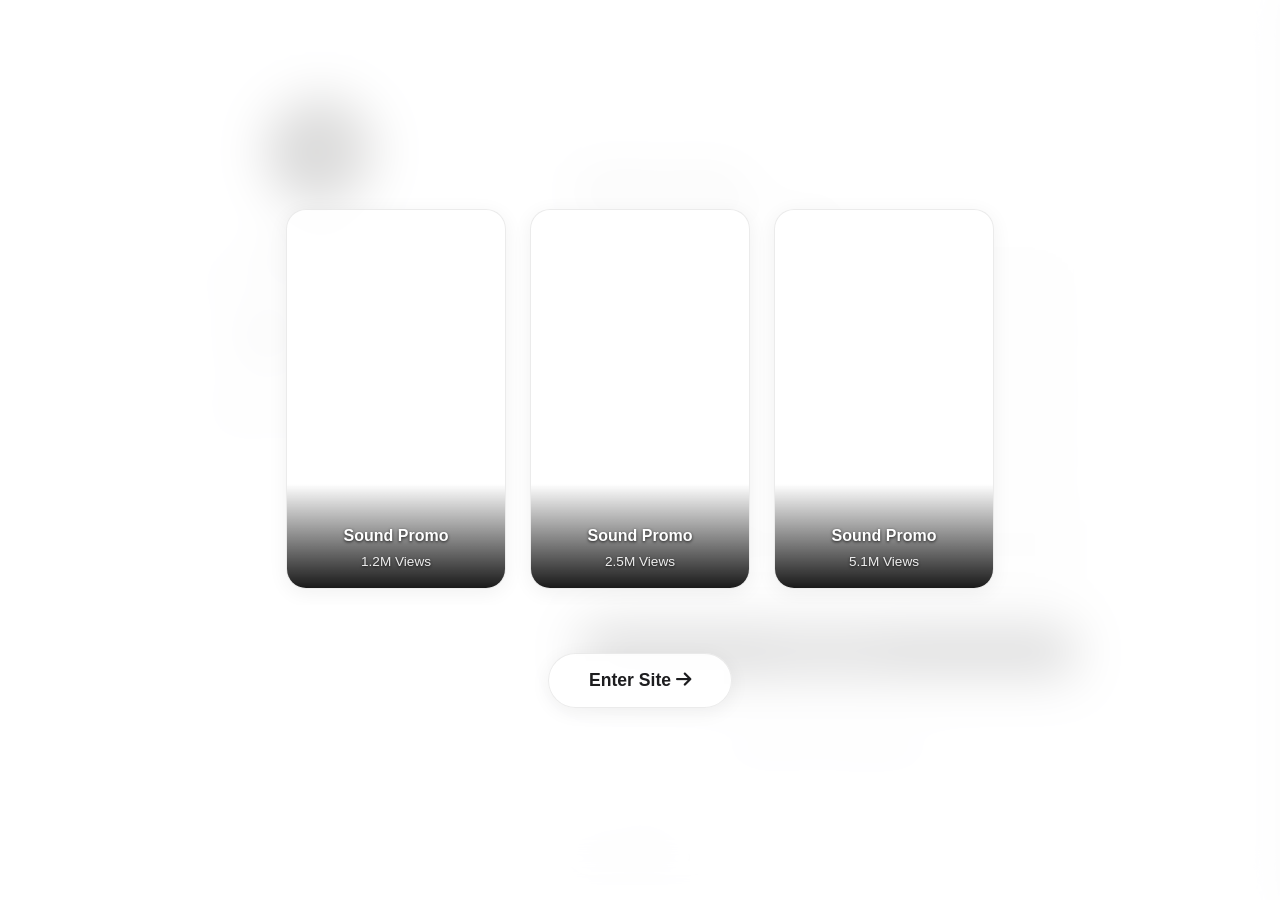
==== index.html @ 909d0e8f "Update open graph metadata and add oEmbed for maximum Discord rich embed aesthetic" ====
<!DOCTYPE html>
<html lang="en" data-theme="dark">
<head>
    <meta charset="UTF-8">
    <meta name="viewport" content="width=device-width, initial-scale=1.0">
    <title>xyz.taimo | TikTok Sound Promotions</title>
    <meta name="description" content="Professional TikTok Sound Promotions & International Collaborations. 815K+ Followers. Business inquiries welcome.">
    
    <!-- OpenGraph / Discord / WhatsApp Preview Meta Tags -->
    <meta property="og:title" content="xyz.taimo | TikTok Sound Promotions">
    <meta property="og:description" content="Click here for Business Inquiries, Viral Sounds, and International Collaborations. 815K+ Followers.">
    <meta property="og:image" content="https://tomdiscordetc.github.io/Links/bg-custom.png">
    <meta property="og:url" content="https://tomdiscordetc.github.io/Links/">
    <meta property="og:type" content="website">
    <meta name="theme-color" content="#ff0050">
    <link rel="alternate" type="application/json+oembed" href="https://tomdiscordetc.github.io/Links/oembed.json" title="xyz.taimo | TikTok Sound Promotions" />

    <!-- Twitter / X Card Meta Tags -->
    <meta name="twitter:card" content="summary_large_image">
    <meta name="twitter:title" content="xyz.taimo | TikTok Sound Promotions">
    <meta name="twitter:description" content="Click here for Business Inquiries, Viral Sounds, and International Collaborations. 815K+ Followers.">
    <meta name="twitter:image" content="https://tomdiscordetc.github.io/Links/bg-custom.png">
    <link href="https://fonts.googleapis.com/css2?family=Inter:wght@300;400;500;600;700&display=swap" rel="stylesheet">
    <link rel="stylesheet" href="https://cdnjs.cloudflare.com/ajax/libs/font-awesome/6.4.0/css/all.min.css">
    <link rel="stylesheet" href="style.css">
</head>
<body>
    <!-- Background -->
    <div class="background-layer" id="bg-layer"></div>

    <!-- Control Bar -->
    <div class="dynamic-island">
        <button id="theme-toggle" class="control-btn" title="Light/Dark Mode">
            <i class="fa-solid fa-moon"></i>
        </button>
        <div class="divider"></div>
        <button id="play-pause-btn" class="control-btn" title="Play/Pause Music">
            <i class="fa-solid fa-play"></i>
        </button>
        <div class="track-info">
            <div class="track-title" id="track-title">Chill Lofi Beat</div>
            <div class="track-progress-container">
                <span id="track-current">0:00</span>
                <div class="track-progress-bar">
                    <div class="track-progress-fill" id="track-progress-fill"></div>
                </div>
                <span id="track-total">0:00</span>
            </div>
        </div>
        <div class="divider"></div>
        <div class="volume-control">
            <button id="mute-btn" class="control-btn" title="Mute/Unmute">
                <i class="fa-solid fa-volume-high"></i>
            </button>
            <input type="range" id="volume-slider" min="0" max="1" step="0.05" value="0.1">
        </div>
        <!-- Settings button hidden – access via triple-click on footer -->
        <button id="settings-toggle" class="control-btn" style="display:none;"></button>
    </div>

    <!-- Audio Player -->
    <audio id="bg-music" loop autoplay>
        <source src="https://cdn.pixabay.com/download/audio/2022/05/16/audio_db807e4d88.mp3?filename=lofi-study-112191.mp3" type="audio/mpeg">
    </audio>

    <!-- ====== SETTINGS PANEL ====== -->
    <div class="settings-overlay" id="settings-overlay"></div>

    <!-- Password Gate -->
    <div id="login-modal" class="login-modal">
        <div class="login-card">
            <div class="login-icon"><i class="fa-solid fa-lock"></i></div>
            <h3>Admin Access</h3>
            <p>Enter password to edit settings.</p>
            <div class="login-input-wrap">
                <input type="password" id="login-password" placeholder="Password" autocomplete="off">
            </div>
            <div id="login-error" class="login-error"></div>
            <button id="login-submit" class="login-btn">Unlock</button>
        </div>
    </div>

    <!-- Social Preview Modal -->
    <div id="social-preview-modal" class="login-modal">
        <div class="login-card preview-card">
            <button class="preview-close" id="preview-close"><i class="fa-solid fa-xmark"></i></button>
            <div class="preview-platform-icon" id="preview-platform-icon"><i class="fa-brands fa-tiktok"></i></div>
            
            <div class="preview-avatar">
                <img src="" alt="" id="preview-avatar-img">
            </div>
            <h3 id="preview-handle">@username</h3>
            <p id="preview-tagline" class="preview-tagline">Tagline</p>
            
            <div class="preview-stats stats-row">
                <div class="stat">
                    <span class="stat-number" id="preview-stat1-num">-</span>
                    <span class="stat-label" id="preview-stat1-label">-</span>
                </div>
                <div class="stat-divider"></div>
                <div class="stat">
                    <span class="stat-number" id="preview-stat2-num">-</span>
                    <span class="stat-label" id="preview-stat2-label">-</span>
                </div>
            </div>
            
            <a href="#" target="_blank" id="preview-link-btn" class="login-btn preview-btn">Open in App</a>
        </div>
    </div>

    <div class="settings-panel" id="settings-panel">
        <div class="settings-header">
            <h2>Settings</h2>
            <button id="settings-close" class="settings-close-btn"><i class="fa-solid fa-xmark"></i></button>
        </div>
        <div class="settings-body">

            <!-- Profile Section -->
            <div class="settings-section">
                <h3 class="settings-section-title">Profile</h3>
                <div class="setting-item">
                    <label>Avatar Image URL</label>
                    <input type="text" id="s-avatar" placeholder="avatar.jpg or https://...">
                </div>
                <div class="setting-item">
                    <label>Handle / Name</label>
                    <input type="text" id="s-handle" placeholder="xyz.taimo">
                </div>
                <div class="setting-item">
                    <label>Tagline</label>
                    <input type="text" id="s-tagline" placeholder="TikTok Sound Promotions">
                </div>
                <div class="setting-item-row">
                    <div class="setting-item">
                        <label>Stat 1 Number</label>
                        <input type="text" id="s-stat1-num" placeholder="815K">
                    </div>
                    <div class="setting-item">
                        <label>Stat 1 Label</label>
                        <input type="text" id="s-stat1-label" placeholder="Followers">
                    </div>
                </div>
                <div class="setting-item-row">
                    <div class="setting-item">
                        <label>Stat 2 Number</label>
                        <input type="text" id="s-stat2-num" placeholder="50.9M">
                    </div>
                    <div class="setting-item">
                        <label>Stat 2 Label</label>
                        <input type="text" id="s-stat2-label" placeholder="Likes">
                    </div>
                </div>
            </div>

            <!-- Social Links -->
            <div class="settings-section">
                <h3 class="settings-section-title">Social Icons</h3>
                <div class="setting-item">
                    <label>TikTok URL</label>
                    <input type="text" id="s-social-tiktok" placeholder="https://tiktok.com/@xyz.taimo">
                </div>
                <div class="setting-item">
                    <label>Instagram URL</label>
                    <input type="text" id="s-social-instagram" placeholder="https://instagram.com/...">
                </div>
                <div class="setting-item">
                    <label>YouTube URL</label>
                    <input type="text" id="s-social-youtube" placeholder="https://youtube.com/...">
                </div>
                <div class="setting-item">
                    <label>Facebook URL</label>
                    <input type="text" id="s-social-facebook" placeholder="https://facebook.com/...">
                </div>
            </div>

            <!-- Intro Setup -->
            <div class="settings-section">
                <h3 class="settings-section-title">Intro Setup</h3>
                <div class="setting-item">
                    <label>Video 1 (MP4 URL)</label>
                    <input type="text" id="s-intro-vid1" placeholder="https://...">
                    <input type="text" id="s-intro-vid1-title" placeholder="Title (e.g. Sound Promo)" style="margin-top:0.3rem">
                    <input type="text" id="s-intro-vid1-views" placeholder="Views (e.g. +2.5M Views)" style="margin-top:0.3rem">
                    <input type="text" id="s-intro-vid1-link" placeholder="TikTok Link" style="margin-top:0.3rem">
                </div>
                <div class="setting-item" style="margin-top: 1.5rem">
                    <label>Video 2 (MP4 URL)</label>
                    <input type="text" id="s-intro-vid2" placeholder="https://...">
                    <input type="text" id="s-intro-vid2-title" placeholder="Title (e.g. Sound Promo)" style="margin-top:0.3rem">
                    <input type="text" id="s-intro-vid2-views" placeholder="Views (e.g. +5.1M Views)" style="margin-top:0.3rem">
                    <input type="text" id="s-intro-vid2-link" placeholder="TikTok Link" style="margin-top:0.3rem">
                </div>
                <div class="setting-item" style="margin-top: 1.5rem">
                    <label>Video 3 (MP4 URL)</label>
                    <input type="text" id="s-intro-vid3" placeholder="https://...">
                    <input type="text" id="s-intro-vid3-title" placeholder="Title (e.g. Sound Promo)" style="margin-top:0.3rem">
                    <input type="text" id="s-intro-vid3-views" placeholder="Views (e.g. +1.2M Views)" style="margin-top:0.3rem">
                    <input type="text" id="s-intro-vid3-link" placeholder="TikTok Link" style="margin-top:0.3rem">
                </div>
            </div>

            <!-- Link Cards -->
            <div class="settings-section">
                <h3 class="settings-section-title">Link Cards</h3>
                <div id="link-cards-editor"></div>
                <button id="add-link-btn" class="settings-add-btn"><i class="fa-solid fa-plus"></i> Add Link</button>
            </div>

            <!-- Appearance -->
            <div class="settings-section">
                <h3 class="settings-section-title">Appearance</h3>
                <div class="setting-item">
                    <label>Background Image URL <span class="setting-hint">(leave empty for solid color)</span></label>
                    <input type="text" id="s-bg-image" placeholder="https://... or filename.jpg">
                </div>
                <div class="setting-item">
                    <label>Music URL <span class="setting-hint">(MP3 link)</span></label>
                    <input type="text" id="s-music-url" placeholder="https://...mp3">
                </div>
                <div class="setting-item">
                    <label>Song Title</label>
                    <input type="text" id="s-music-title" placeholder="Song Title">
                </div>
            </div>

            <!-- Form Settings -->
            <div class="settings-section">
                <h3 class="settings-section-title">Contact Form</h3>
                <div class="setting-item">
                    <label>Formspree Endpoint</label>
                    <input type="text" id="s-formspree" placeholder="https://formspree.io/f/your_id">
                </div>
                <div class="setting-item">
                    <label>Form Title</label>
                    <input type="text" id="s-form-title" placeholder="Business Inquiry">
                </div>
                <div class="setting-item">
                    <label>Form Subtitle</label>
                    <input type="text" id="s-form-desc" placeholder="Sound promotion & collaboration requests.">
                </div>
            </div>

            <!-- Security -->
            <div class="settings-section">
                <h3 class="settings-section-title">Security</h3>
                <div class="setting-item">
                    <label>New Password <span class="setting-hint">(leave empty to keep current)</span></label>
                    <input type="password" id="s-new-password" placeholder="Enter new password">
                </div>
                <div class="setting-item">
                    <label>Confirm Password</label>
                    <input type="password" id="s-confirm-password" placeholder="Confirm new password">
                </div>
                <div id="pw-change-status" style="font-size: 0.8rem; min-height: 1rem; margin-top: -0.3rem;"></div>
            </div>

            <!-- Global Backend Setup -->
            <div class="settings-section">
                <h3 class="settings-section-title">Global Backend</h3>
                <p style="font-size: 0.8rem; color: var(--text-secondary); margin-bottom: 0.5rem;">Enter your GitHub Personal Access Token to push changes globally so all visitors see them.</p>
                <div class="setting-item">
                    <label>GitHub PAT (Classic)</label>
                    <input type="password" id="s-github-token" placeholder="ghp_...">
                </div>
            </div>
            
        </div>
        <div class="settings-footer">
            <button id="settings-save" class="settings-save-btn">Save Changes</button>
            <button id="settings-test-intro" class="settings-save-btn" style="background: rgba(255,255,255,0.1); color: var(--text-primary); border: 1px solid var(--card-border);">Test Intro</button>
            <button id="settings-reset" class="settings-reset-btn">Reset to Default</button>
        </div>
    </div>

    <!-- ====== INTRO OVERLAY ====== -->
    <div id="intro-overlay" class="intro-overlay">
        <div class="intro-cards-container">
            <!-- Card 1 -->
            <a href="#" target="_blank" class="intro-vid-card" id="intro-card-1">
                <video autoplay loop muted playsinline id="intro-video-1"></video>
                <div class="intro-vid-info">
                    <h4 id="intro-vid1-title">Sound Promo</h4>
                    <p id="intro-vid1-views">Loading...</p>
                </div>
            </a>
            <!-- Card 2 -->
            <a href="#" target="_blank" class="intro-vid-card" id="intro-card-2">
                <video autoplay loop muted playsinline id="intro-video-2"></video>
                <div class="intro-vid-info">
                    <h4 id="intro-vid2-title">Sound Promo</h4>
                    <p id="intro-vid2-views">Loading...</p>
                </div>
            </a>
            <!-- Card 3 -->
            <a href="#" target="_blank" class="intro-vid-card" id="intro-card-3">
                <video autoplay loop muted playsinline id="intro-video-3"></video>
                <div class="intro-vid-info">
                    <h4 id="intro-vid3-title">Sound Promo</h4>
                    <p id="intro-vid3-views">Loading...</p>
                </div>
            </a>
        </div>
        <button id="intro-enter-btn" class="intro-enter-btn">Enter Site <i class="fa-solid fa-arrow-right"></i></button>
    </div>

    <!-- ====== MAIN PAGE ====== -->
    <div class="layout-wrapper">
        <aside class="profile-sidebar spring-in">
            <div class="avatar-container interactive-hover">
                <img src="avatar.jpg" alt="xyz.taimo" class="avatar" id="page-avatar">
            </div>
            <h1 class="handle" id="page-handle">xyz.taimo</h1>
            <p class="tagline" id="page-tagline">TikTok Sound Promotions</p>
            
            <div class="stats-row">
                <div class="stat">
                    <span class="stat-number" id="page-stat1-num">815K</span>
                    <span class="stat-label" id="page-stat1-label">Followers</span>
                </div>
                <div class="stat-divider"></div>
                <div class="stat">
                    <span class="stat-number" id="page-stat2-num">50.9M</span>
                    <span class="stat-label" id="page-stat2-label">Likes</span>
                </div>
            </div>

            <div class="social-icons">
                <a href="https://tiktok.com/@xyz.taimo" target="_blank" id="social-tiktok" class="social-icon tiktok interactive-hover"><i class="fa-brands fa-tiktok"></i></a>
                <a href="#" target="_blank" id="social-instagram" class="social-icon instagram interactive-hover"><i class="fa-brands fa-instagram"></i></a>
                <a href="#" target="_blank" id="social-youtube" class="social-icon youtube interactive-hover"><i class="fa-brands fa-youtube"></i></a>
                <a href="#" target="_blank" id="social-facebook" class="social-icon facebook interactive-hover"><i class="fa-brands fa-facebook-f"></i></a>
            </div>
        </aside>

        <main class="content-main spring-in delay-1">
            <section class="links-section" id="page-links"></section>

            <section class="form-section spring-in delay-2">
                <h2 class="section-title" id="page-form-title">Business Inquiry</h2>
                <p class="section-desc" id="page-form-desc">Sound promotion & collaboration requests.</p>
                
                <form id="promo-form" action="https://formspree.io/f/your_formspree_id" method="POST">
                    <div class="form-row">
                        <div class="form-group">
                            <input type="text" id="name" name="name" required placeholder=" ">
                            <label for="name">Name / Agency</label>
                        </div>
                        <div class="form-group">
                            <input type="email" id="email" name="email" required placeholder=" ">
                            <label for="email">Email</label>
                        </div>
                    </div>
                    <div class="form-group">
                        <input type="text" id="artist" name="artist" required placeholder=" ">
                        <label for="artist">Artist / Brand</label>
                    </div>
                    <div class="form-group">
                        <input type="url" id="link" name="link" required placeholder=" ">
                        <label for="link">Track Link</label>
                    </div>
                    <div class="form-group">
                        <select id="budget" name="budget" required>
                            <option value="" disabled selected></option>
                            <option value="<500">&lt; $500</option>
                            <option value="500-1000">$500 – $1,000</option>
                            <option value="1000-5000">$1,000 – $5,000</option>
                            <option value="5000+">$5,000+</option>
                        </select>
                        <label for="budget">Budget</label>
                    </div>
                    <div class="form-group">
                        <textarea id="message" name="message" rows="4" required placeholder=" "></textarea>
                        <label for="message">Campaign Details</label>
                    </div>
                    <button type="submit" class="submit-btn interactive-hover" id="submit-btn">
                        <span>Submit Inquiry</span>
                    </button>
                    <div id="form-status" class="form-status"></div>
                </form>
            </section>
            
            <footer class="footer">
                <p>&copy; 2026 xyz.taimo. All rights reserved.</p>
            </footer>
        </main>
    </div>

    <script src="script.js"></script>
</body>
</html>
---- style.css ----
/* =========================================
   DESIGN SYSTEM – MONOCHROME BUSINESS
   ========================================= */

:root, [data-theme="dark"] {
    --bg-base: #000000;
    --text-primary: #ffffff;
    --text-secondary: rgba(255, 255, 255, 0.65);
    --text-tertiary: rgba(255, 255, 255, 0.45);
    --card-bg: rgba(28, 28, 30, 0.6);
    --card-border: rgba(255, 255, 255, 0.1);
    --glass-blur: blur(30px) saturate(180%);
    --accent-color: rgba(255, 255, 255, 0.9);
    --shadow: 0 4px 20px rgba(0, 0, 0, 0.4);
    --input-bg: rgba(255, 255, 255, 0.08);
    --bg-gradient: none;
    --bg-overlay: rgba(0, 0, 0, 0.5);
    --overlay-bg: rgba(0, 0, 0, 0.85);
}

[data-theme="light"] {
    --bg-base: #fbfbfd;
    --text-primary: #1d1d1f;
    --text-secondary: rgba(0, 0, 0, 0.65);
    --text-tertiary: rgba(0, 0, 0, 0.45);
    --card-bg: rgba(255, 255, 255, 0.85);
    --card-border: rgba(0, 0, 0, 0.08);
    --glass-blur: blur(30px) saturate(180%);
    --accent-color: rgba(0, 0, 0, 0.85);
    --shadow: 0 4px 20px rgba(0, 0, 0, 0.06);
    --input-bg: rgba(0, 0, 0, 0.05);
    --bg-gradient: none;
    --bg-overlay: rgba(255, 255, 255, 0.5);
    --overlay-bg: rgba(255, 255, 255, 0.85);
}

html { box-sizing: border-box; scroll-behavior: smooth; }
*, *:before, *:after { box-sizing: inherit; margin: 0; padding: 0; }

body {
    font-family: -apple-system, BlinkMacSystemFont, "SF Pro Display", "Segoe UI", Roboto, Helvetica, Arial, sans-serif;
    background-color: var(--bg-base);
    color: var(--text-primary);
    min-height: 100vh;
    transition: background-color 0.5s cubic-bezier(0.16, 1, 0.3, 1), color 0.5s cubic-bezier(0.16, 1, 0.3, 1);
    background-size: cover; background-position: center; background-attachment: fixed;
    line-height: 1.5; -webkit-font-smoothing: antialiased;
}

.background-layer {
    position: fixed;
    top: 0; left: 0; width: 100%; height: 100%;
    background: var(--bg-gradient);
    background-size: cover;
    background-position: center;
    z-index: -1;
    transition: all 0.5s ease;
}

/* =========================================
   DYNAMIC ISLAND
   ========================================= */
.dynamic-island {
    position: fixed; bottom: 1.5rem; left: 50%;
    transform: translateX(-50%);
    background: var(--card-bg); border: 1px solid var(--card-border);
    backdrop-filter: var(--glass-blur); -webkit-backdrop-filter: var(--glass-blur);
    border-radius: 100px;
    padding: 0.4rem 0.9rem;
    display: flex; align-items: center; gap: 0.6rem;
    box-shadow: var(--shadow); z-index: 1000;
    transition: all 0.35s cubic-bezier(0.25, 1, 0.5, 1);
}
.dynamic-island:hover { transform: translateX(-50%) scale(1.03); }

.track-info {
    display: flex; flex-direction: column; justify-content: center;
    width: 0; overflow: hidden; opacity: 0; white-space: nowrap;
    transition: all 0.4s cubic-bezier(0.25, 1, 0.5, 1);
}
.dynamic-island:hover .track-info { width: 140px; opacity: 1; padding: 0 0.5rem; }

.track-title {
    font-size: 0.75rem; font-weight: 600; color: var(--text-primary);
    margin-bottom: 0.2rem; overflow: hidden; text-overflow: ellipsis;
}
.track-progress-container {
    display: flex; align-items: center; gap: 0.3rem;
    font-size: 0.6rem; color: var(--text-tertiary); font-variant-numeric: tabular-nums;
}
.track-progress-bar {
    flex: 1; height: 3px; background: var(--card-border); border-radius: 2px;
    position: relative; overflow: hidden;
}
.track-progress-fill {
    position: absolute; top: 0; left: 0; height: 100%;
    background: var(--text-primary); width: 0%;
    transition: width 0.1s linear;
}

.control-btn {
    background: none; border: none;
    color: var(--text-primary); font-size: 1.05rem;
    width: 34px; height: 34px; border-radius: 50%;
    display: flex; align-items: center; justify-content: center;
    cursor: pointer; transition: background 0.2s, opacity 0.2s; opacity: 0.7;
}
.control-btn:hover { opacity: 1; background: var(--input-bg); }

.divider { width: 1px; height: 20px; background: var(--text-tertiary); }

.volume-control {
    display: flex; align-items: center; gap: 0.4rem;
    width: 0; overflow: hidden; opacity: 0;
    transition: all 0.4s cubic-bezier(0.25, 1, 0.5, 1);
}
.dynamic-island:hover .volume-control { width: 110px; opacity: 1; }

#volume-slider {
    -webkit-appearance: none; width: 100%; height: 3px;
    background: var(--text-tertiary); border-radius: 2px; outline: none;
}
#volume-slider::-webkit-slider-thumb {
    -webkit-appearance: none; appearance: none;
    width: 10px; height: 10px; border-radius: 50%;
    background: var(--text-primary); cursor: pointer;
}

/* =========================================
   SETTINGS PANEL
   ========================================= */
.settings-overlay {
    position: fixed; top: 0; left: 0; width: 100%; height: 100%;
    background: rgba(0, 0, 0, 0.5);
    backdrop-filter: blur(8px); -webkit-backdrop-filter: blur(8px);
    z-index: 2000;
    opacity: 0; pointer-events: none;
    transition: opacity 0.3s ease;
}
.settings-overlay.active { opacity: 1; pointer-events: all; }

.settings-panel {
    position: fixed; top: 0; right: -480px;
    width: 460px; max-width: 100vw; height: 100vh;
    background: var(--bg-base);
    border-left: 1px solid var(--card-border);
    z-index: 2001;
    display: flex; flex-direction: column;
    transition: right 0.5s cubic-bezier(0.16, 1, 0.3, 1);
    box-shadow: -8px 0 40px rgba(0,0,0,0.3);
    will-change: right;
}
.settings-panel.active { right: 0; }

.settings-header {
    display: flex; justify-content: space-between; align-items: center;
    padding: 1.5rem 1.8rem 1rem;
    border-bottom: 1px solid var(--card-border);
}
.settings-header h2 { font-size: 1.3rem; font-weight: 700; letter-spacing: -0.3px; }

.settings-close-btn {
    background: none; border: none; color: var(--text-primary);
    font-size: 1.3rem; cursor: pointer; opacity: 0.5;
    width: 36px; height: 36px; border-radius: 50%;
    display: flex; align-items: center; justify-content: center;
    transition: opacity 0.2s, background 0.2s;
}
.settings-close-btn:hover { opacity: 1; background: var(--input-bg); }

.settings-body {
    flex: 1; overflow-y: auto; padding: 1.5rem 1.8rem;
    scrollbar-width: thin; scrollbar-color: var(--text-tertiary) transparent;
}

.settings-section { margin-bottom: 2rem; }
.settings-section-title {
    font-size: 0.75rem; font-weight: 600;
    text-transform: uppercase; letter-spacing: 1.5px;
    color: var(--text-secondary); margin-bottom: 1rem;
}

.setting-item { margin-bottom: 0.9rem; }
.setting-item label {
    display: block; font-size: 0.8rem; font-weight: 500;
    color: var(--text-secondary); margin-bottom: 0.35rem;
}
.setting-hint { font-weight: 400; opacity: 0.6; }

.setting-item input, .setting-item select {
    width: 100%; background: var(--input-bg);
    border: 1px solid var(--card-border); border-radius: 8px;
    padding: 0.65rem 0.8rem; color: var(--text-primary);
    font-family: inherit; font-size: 0.85rem; outline: none;
    transition: border-color 0.2s;
}
.setting-item input:focus { border-color: var(--accent-color); }
.setting-item input::placeholder { color: var(--text-tertiary); }

.setting-item-row { display: flex; gap: 0.8rem; margin-bottom: 0.9rem; }
.setting-item-row .setting-item { flex: 1; margin-bottom: 0; }

/* Link Card Editor */
.link-editor-card {
    background: var(--input-bg); border: 1px solid var(--card-border);
    border-radius: 12px; padding: 1rem; margin-bottom: 0.8rem;
    position: relative;
}
.link-editor-card .setting-item { margin-bottom: 0.6rem; }
.link-editor-card .setting-item:last-of-type { margin-bottom: 0; }

.link-editor-header {
    display: flex; justify-content: space-between; align-items: center;
    margin-bottom: 0.8rem;
}
.link-editor-header span { font-size: 0.8rem; font-weight: 600; color: var(--text-secondary); }

.link-delete-btn {
    background: none; border: none; color: #FF3B30;
    cursor: pointer; font-size: 0.85rem; opacity: 0.6;
    padding: 4px 8px; border-radius: 6px;
    transition: opacity 0.2s, background 0.2s;
}
.link-delete-btn:hover { opacity: 1; background: rgba(255, 59, 48, 0.1); }

.settings-add-btn {
    width: 100%; padding: 0.7rem;
    background: var(--input-bg); border: 1px dashed var(--card-border);
    border-radius: 10px; color: var(--text-secondary);
    font-family: inherit; font-size: 0.85rem; cursor: pointer;
    transition: border-color 0.2s, color 0.2s;
}
.settings-add-btn:hover { border-color: var(--text-secondary); color: var(--text-primary); }

.settings-footer {
    padding: 1rem 1.8rem 1.5rem;
    border-top: 1px solid var(--card-border);
    display: flex; gap: 0.8rem;
}

.settings-save-btn {
    flex: 1; padding: 0.75rem;
    background: var(--text-primary); color: var(--bg-base);
    border: none; border-radius: 10px;
    font-family: inherit; font-size: 0.9rem; font-weight: 600;
    cursor: pointer; transition: opacity 0.2s;
}
.settings-save-btn:hover { opacity: 0.85; }

.settings-reset-btn {
    padding: 0.75rem 1rem;
    background: none; border: 1px solid var(--card-border);
    border-radius: 10px; color: var(--text-secondary);
    font-family: inherit; font-size: 0.85rem; cursor: pointer;
    transition: border-color 0.2s, color 0.2s;
}
.settings-reset-btn:hover { border-color: var(--text-secondary); color: var(--text-primary); }

/* Mobile Settings */
@media (max-width: 500px) {
    .settings-panel { width: 100vw; right: -100vw; }
}

/* =========================================
   LAYOUT
   ========================================= */
.layout-wrapper {
    display: flex; flex-direction: column;
    width: 100%; max-width: 1000px; margin: 0 auto;
    padding: 3rem 1.5rem 7rem 1.5rem; gap: 3rem;
}

@media (min-width: 900px) {
    .layout-wrapper {
        flex-direction: row; align-items: flex-start;
        padding: 6rem 2rem 5rem 2rem; gap: 5rem;
    }
    .profile-sidebar { flex: 1; max-width: 300px; position: sticky; top: 6rem; }
    .content-main { flex: 2; max-width: 560px; }
}

/* =========================================
   PROFILE SIDEBAR
   ========================================= */
.profile-sidebar { text-align: center; }

.avatar-container {
    width: 110px; height: 110px; margin: 0 auto 1.5rem;
    border-radius: 50%; overflow: hidden;
    border: 2px solid var(--card-border); box-shadow: var(--shadow);
}
.avatar { width: 100%; height: 100%; border-radius: 50%; object-fit: cover; }

.handle { font-size: 1.5rem; font-weight: 700; margin-bottom: 0.25rem; letter-spacing: -0.3px; }
.tagline {
    color: var(--text-secondary); font-size: 0.9rem; font-weight: 400;
    letter-spacing: 0.5px; text-transform: uppercase; margin-bottom: 1.5rem;
}

.stats-row { display: flex; justify-content: center; align-items: center; gap: 1.5rem; margin-bottom: 1.5rem; }
.stat { text-align: center; }
.stat-number { display: block; font-size: 1.3rem; font-weight: 700; letter-spacing: -0.5px; }
.stat-label { display: block; font-size: 0.7rem; font-weight: 500; color: var(--text-secondary); text-transform: uppercase; letter-spacing: 1px; }
.stat-divider { width: 1px; height: 28px; background: var(--card-border); }

.social-icons { display: flex; justify-content: center; gap: 0.8rem; }
.social-icon {
    width: 40px; height: 40px; border-radius: 50%;
    background: var(--card-bg); border: 1px solid var(--card-border);
    backdrop-filter: var(--glass-blur); -webkit-backdrop-filter: var(--glass-blur);
    display: flex; align-items: center; justify-content: center;
    color: var(--text-primary); font-size: 1.1rem; text-decoration: none;
    transition: transform 0.3s cubic-bezier(0.175, 0.885, 0.32, 1.275), background 0.3s, border-color 0.3s, color 0.3s, box-shadow 0.3s;
}
.social-icon.tiktok:hover { background: #000; border-color: #000; color: #fff; }
[data-theme="dark"] .social-icon.tiktok:hover { background: #fff; border-color: #fff; color: #000; }
.social-icon.instagram:hover { background: linear-gradient(45deg, #f09433, #e6683c, #dc2743, #cc2366, #bc1888); border-color: transparent; color: #fff; }
.social-icon.youtube:hover { background: #FF0000; border-color: #FF0000; color: #fff; }
.social-icon.facebook:hover { background: #1877F2; border-color: #1877F2; color: #fff; }

/* =========================================
   LINK CARDS
   ========================================= */
.links-section { margin-bottom: 2.5rem; }

.link-card {
    display: flex; align-items: center; justify-content: space-between;
    padding: 0.9rem 1.2rem; margin-bottom: 0.75rem;
    background: var(--card-bg); border: 1px solid var(--card-border);
    border-radius: 16px; color: var(--text-primary); text-decoration: none;
    backdrop-filter: var(--glass-blur); -webkit-backdrop-filter: var(--glass-blur);
    box-shadow: var(--shadow);
}
.link-card:hover {
    background: var(--input-bg);
}
.link-content { display: flex; align-items: center; gap: 0.9rem; }

.icon-wrapper {
    width: 36px; height: 36px; border-radius: 10px;
    background: var(--input-bg);
    display: flex; align-items: center; justify-content: center;
    font-size: 1.05rem; flex-shrink: 0;
}

.link-text { display: flex; flex-direction: column; }
.link-title { font-weight: 600; font-size: 0.95rem; line-height: 1.3; }
.link-sub { font-size: 0.75rem; color: var(--text-secondary); font-weight: 400; }
.chevron { color: var(--text-tertiary); font-size: 0.8rem; }

/* =========================================
   FORM
   ========================================= */
.form-section {
    background: var(--card-bg); border: 1px solid var(--card-border);
    border-radius: 20px; padding: 2rem;
    backdrop-filter: var(--glass-blur); -webkit-backdrop-filter: var(--glass-blur);
    box-shadow: var(--shadow);
}
.section-title { font-size: 1.3rem; font-weight: 700; margin-bottom: 0.15rem; letter-spacing: -0.3px; }
.section-desc { color: var(--text-secondary); margin-bottom: 1.8rem; font-size: 0.9rem; }

.form-row { display: flex; gap: 0.8rem; }
.form-row .form-group { flex: 1; }
@media (max-width: 600px) { .form-row { flex-direction: column; gap: 0; } }

.form-group { position: relative; margin-bottom: 1rem; }

.form-group input, .form-group textarea, .form-group select {
    width: 100%; background: var(--input-bg);
    border: 1px solid var(--card-border); border-radius: 10px;
    padding: 1.1rem 0.9rem 0.5rem 0.9rem;
    color: var(--text-primary); font-family: inherit; font-size: 0.95rem;
    outline: none; transition: border-color 0.3s, background 0.3s;
}
.form-group textarea { padding-top: 1.4rem; min-height: 90px; resize: vertical; }
.form-group select { appearance: none; }

.form-group label {
    position: absolute; left: 0.9rem; top: 0.9rem;
    color: var(--text-secondary); pointer-events: none;
    font-size: 0.9rem; font-weight: 400;
    transition: all 0.2s ease-out; transform-origin: left top;
}
.form-group input:focus, .form-group textarea:focus, .form-group select:focus {
    border-color: var(--accent-color); background: var(--bg-base);
}
.form-group input:focus ~ label, .form-group textarea:focus ~ label,
.form-group input:not(:placeholder-shown) ~ label, .form-group textarea:not(:placeholder-shown) ~ label,
.form-group select.has-value ~ label, .form-group select:focus ~ label {
    transform: translateY(-0.55rem) scale(0.72); color: var(--text-secondary);
}
.form-group input:focus ~ label, .form-group textarea:focus ~ label, .form-group select:focus ~ label {
    color: var(--accent-color);
}

.submit-btn {
    width: 100%; padding: 1rem;
    background: var(--text-primary); color: var(--bg-base);
    border: none; border-radius: 10px;
    font-size: 0.95rem; font-weight: 600; font-family: inherit;
    cursor: pointer; margin-top: 0.5rem; letter-spacing: 0.3px;
}

.form-status { margin-top: 1rem; text-align: center; font-size: 0.85rem; display: none; }
.form-status.success { color: #34C759; display: block; }
.form-status.error { color: #FF3B30; display: block; }
.footer { text-align: center; margin-top: 2rem; color: var(--text-tertiary); font-size: 0.8rem; }

/* =========================================
   ANIMATIONS
   ========================================= */
/* Buttery smooth apple ease-out */
.interactive-hover { 
    transition: transform 0.4s cubic-bezier(0.16, 1, 0.3, 1), box-shadow 0.4s cubic-bezier(0.16, 1, 0.3, 1), background 0.4s cubic-bezier(0.16, 1, 0.3, 1); 
    cursor: pointer; 
    will-change: transform;
}
.interactive-hover:hover { transform: scale(1.02); }
.interactive-hover:active { transform: scale(0.98); }

.spring-in { 
    opacity: 0; transform: translateY(12px) scale(0.99); 
    will-change: transform, opacity;
    animation: smoothIn 0.8s cubic-bezier(0.16, 1, 0.3, 1) forwards; 
}
.delay-1 { animation-delay: 0.1s; }
.delay-2 { animation-delay: 0.2s; }
@keyframes smoothIn { to { opacity: 1; transform: translateY(0) scale(1); } }

/* =========================================
   LOGIN MODAL
   ========================================= */
.login-modal {
    position: fixed; top: 0; left: 0; width: 100%; height: 100%;
    display: flex; align-items: center; justify-content: center;
    z-index: 2500;
    background: rgba(0, 0, 0, 0.6);
    backdrop-filter: blur(12px); -webkit-backdrop-filter: blur(12px);
    opacity: 0; pointer-events: none;
    transition: opacity 0.3s ease;
}
.login-modal.active { opacity: 1; pointer-events: all; }

.login-card {
    background: var(--card-bg);
    border: 1px solid var(--card-border);
    backdrop-filter: var(--glass-blur); -webkit-backdrop-filter: var(--glass-blur);
    border-radius: 20px;
    padding: 2.5rem 2rem;
    width: 340px; max-width: 90vw;
    text-align: center;
    box-shadow: 0 16px 48px rgba(0, 0, 0, 0.3);
    transform: scale(0.95);
    transition: transform 0.3s cubic-bezier(0.175, 0.885, 0.32, 1.275);
}
.login-modal.active .login-card { transform: scale(1); }

.login-icon {
    width: 50px; height: 50px; margin: 0 auto 1.2rem;
    border-radius: 50%;
    background: var(--input-bg);
    display: flex; align-items: center; justify-content: center;
    font-size: 1.3rem; color: var(--text-primary);
}

.login-card h3 { font-size: 1.2rem; font-weight: 700; margin-bottom: 0.3rem; }
.login-card p { font-size: 0.85rem; color: var(--text-secondary); margin-bottom: 1.5rem; }

.login-input-wrap { margin-bottom: 0.5rem; }
.login-input-wrap input {
    width: 100%; background: var(--input-bg);
    border: 1px solid var(--card-border); border-radius: 10px;
    padding: 0.8rem 1rem; color: var(--text-primary);
    font-family: inherit; font-size: 0.95rem;
    text-align: center; outline: none;
    transition: border-color 0.2s;
}
.login-input-wrap input:focus { border-color: var(--accent-color); }

.login-error {
    font-size: 0.8rem; color: #FF3B30; min-height: 1.2rem;
    margin-bottom: 0.5rem;
}

.login-btn {
    width: 100%; padding: 0.8rem;
    background: var(--text-primary); color: var(--bg-base);
    border: none; border-radius: 10px;
    font-family: inherit; font-size: 0.95rem; font-weight: 600;
    cursor: pointer; transition: opacity 0.2s;
    text-decoration: none; display: inline-block;
}
.login-btn:hover { opacity: 0.85; }

/* =========================================
   INTRO OVERLAY & ANIMATIONS
   ========================================= */
.intro-overlay {
    position: fixed; top: 0; left: 0; width: 100vw; height: 100vh;
    background: var(--overlay-bg); backdrop-filter: blur(25px); -webkit-backdrop-filter: blur(25px);
    z-index: 9999; display: flex; flex-direction: column; align-items: center; justify-content: center;
    transition: opacity 0.6s cubic-bezier(0.16, 1, 0.3, 1), visibility 0.6s;
}
.intro-overlay.hidden { opacity: 0; visibility: hidden; pointer-events: none; }

.intro-cards-container {
    display: flex; gap: 1.5rem; margin-bottom: 3rem;
    max-width: 90vw; overflow-x: auto; padding: 1rem;
    scrollbar-width: none;
}
.intro-cards-container::-webkit-scrollbar { display: none; }

.intro-vid-card {
    width: 220px; height: 380px; flex-shrink: 0;
    border-radius: 20px; overflow: hidden; position: relative;
    box-shadow: var(--shadow);
    background: var(--card-bg); border: 1px solid var(--card-border);
    opacity: 0; transform: translateY(40px) scale(0.95);
    will-change: transform, opacity;
}
.intro-vid-card video {
    width: 100%; height: 100%; object-fit: cover;
}
.intro-vid-info {
    position: absolute; bottom: 0; left: 0; width: 100%;
    padding: 2.5rem 1rem 1rem;
    background: linear-gradient(to top, rgba(0,0,0,0.9), transparent);
    color: #fff; text-align: center;
}
.intro-vid-info h4 { font-size: 1rem; margin-bottom: 0.2rem; font-weight: 600; text-shadow: 0 1px 3px rgba(0,0,0,0.8); }
.intro-vid-info p { font-size: 0.85rem; opacity: 0.9; text-shadow: 0 1px 3px rgba(0,0,0,0.8); }

/* Staggered Slide In Animations */
.intro-overlay.playing #intro-card-1 { animation: introSlideIn 0.8s cubic-bezier(0.16, 1, 0.3, 1) 0.2s forwards; }
.intro-overlay.playing #intro-card-2 { animation: introSlideIn 0.8s cubic-bezier(0.16, 1, 0.3, 1) 0.7s forwards; }
.intro-overlay.playing #intro-card-3 { animation: introSlideIn 0.8s cubic-bezier(0.16, 1, 0.3, 1) 1.2s forwards; }

@keyframes introSlideIn {
    to { opacity: 1; transform: translateY(0) scale(1); }
}

.intro-enter-btn {
    background: var(--card-bg); border: 1px solid var(--card-border);
    color: var(--text-primary); padding: 1rem 2.5rem; border-radius: 30px; font-size: 1.1rem;
    font-weight: 600; cursor: pointer; transition: all 0.3s ease;
    opacity: 0; transform: translateY(20px);
    backdrop-filter: blur(10px); -webkit-backdrop-filter: blur(10px);
    box-shadow: var(--shadow);
}
.intro-overlay.playing .intro-enter-btn { animation: introSlideIn 0.8s cubic-bezier(0.16, 1, 0.3, 1) 1.2s forwards; }
.intro-enter-btn:hover { background: var(--text-primary); color: var(--bg-base); transform: scale(1.05) !important; }

/* Mobile Adjustments */
@media (max-width: 768px) {
    .intro-vid-card { width: 160px; height: 280px; }
}

/* Preview Modal Specifics */
.preview-card { position: relative; padding-top: 3.5rem; }
.preview-close {
    position: absolute; top: 1rem; right: 1rem;
    background: var(--input-bg); border: none; color: var(--text-secondary);
    width: 32px; height: 32px; border-radius: 50%;
    cursor: pointer; display: flex; align-items: center; justify-content: center;
    transition: color 0.2s, background 0.2s;
}
.preview-close:hover { color: var(--text-primary); background: var(--card-border); }
.preview-platform-icon {
    position: absolute; top: 1rem; left: 1.2rem;
    font-size: 1.5rem; color: var(--text-primary);
}
.preview-avatar {
    width: 80px; height: 80px; border-radius: 50%; margin: 0 auto 1rem;
    border: 2px solid var(--card-border); overflow: hidden;
}
.preview-avatar img { width: 100%; height: 100%; object-fit: cover; }
.preview-tagline { margin-bottom: 1.5rem !important; }
.preview-btn { margin-top: 0.5rem; }
.preview-stats { margin-bottom: 1.5rem; }

@keyframes shake {
    0%, 100% { transform: translateX(0); }
    20%, 60% { transform: translateX(-6px); }
    40%, 80% { transform: translateX(6px); }
}
.shake { animation: shake 0.4s ease; }
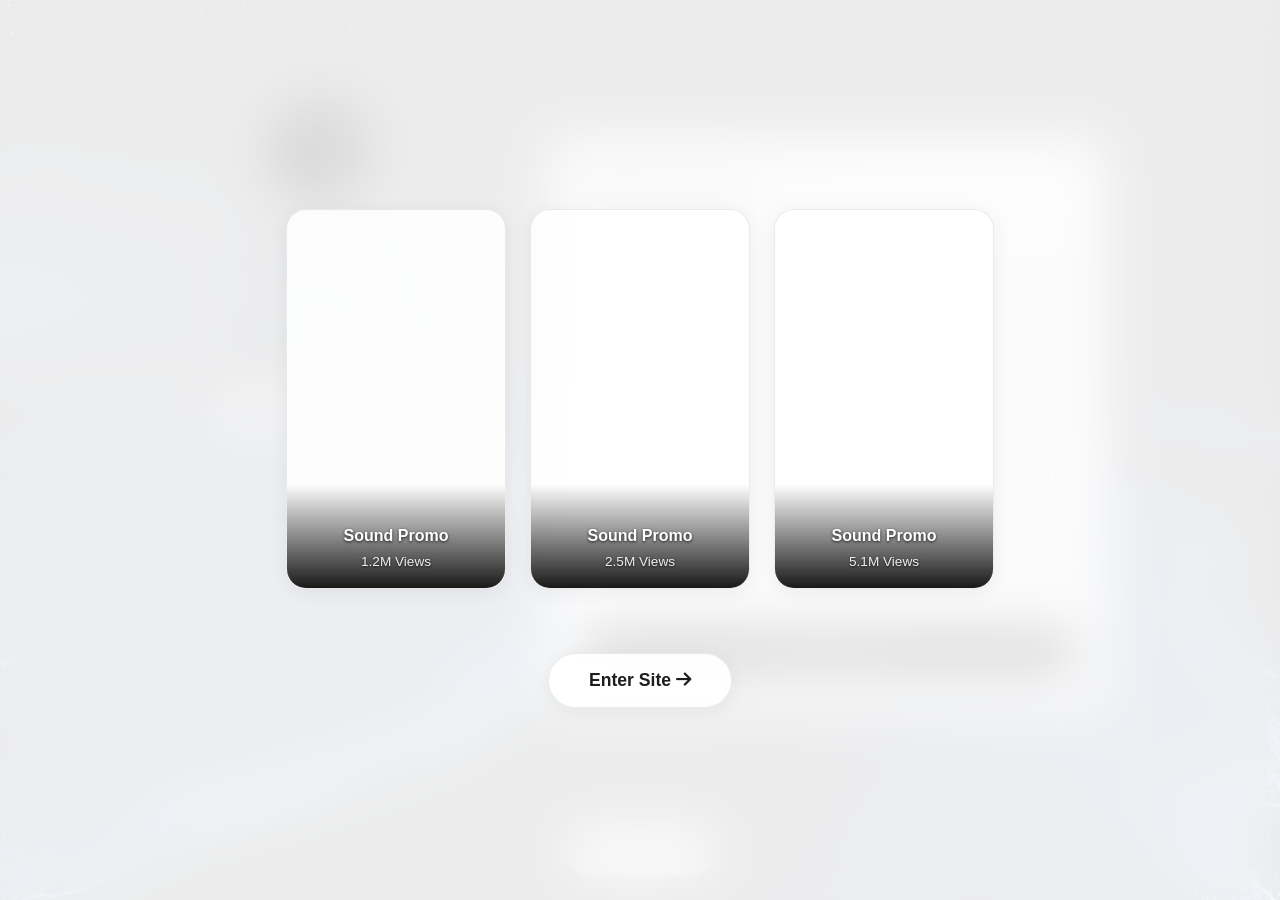
==== commit 474be8d6: "Performance, Security and Code Audit - WebP compress, secure settings" ====
--- a/index.html
+++ b/index.html
@@ -9,7 +9,7 @@
     <!-- OpenGraph / Discord / WhatsApp Preview Meta Tags -->
     <meta property="og:title" content="xyz.taimo | TikTok Sound Promotions">
     <meta property="og:description" content="Click here for Business Inquiries, Viral Sounds, and International Collaborations. 815K+ Followers.">
-    <meta property="og:image" content="https://tomdiscordetc.github.io/Links/bg-custom.png">
+    <meta property="og:image" content="https://tomdiscordetc.github.io/Links/og-image.jpg">
     <meta property="og:url" content="https://tomdiscordetc.github.io/Links/">
     <meta property="og:type" content="website">
     <meta name="theme-color" content="#ff0050">
@@ -19,9 +19,18 @@
     <meta name="twitter:card" content="summary_large_image">
     <meta name="twitter:title" content="xyz.taimo | TikTok Sound Promotions">
     <meta name="twitter:description" content="Click here for Business Inquiries, Viral Sounds, and International Collaborations. 815K+ Followers.">
-    <meta name="twitter:image" content="https://tomdiscordetc.github.io/Links/bg-custom.png">
-    <link href="https://fonts.googleapis.com/css2?family=Inter:wght@300;400;500;600;700&display=swap" rel="stylesheet">
-    <link rel="stylesheet" href="https://cdnjs.cloudflare.com/ajax/libs/font-awesome/6.4.0/css/all.min.css">
+    <meta name="twitter:image" content="https://tomdiscordetc.github.io/Links/og-image.jpg">
+    <link rel="preconnect" href="https://fonts.googleapis.com">
+    <link rel="preconnect" href="https://fonts.gstatic.com" crossorigin>
+    <link rel="preload" href="https://fonts.googleapis.com/css2?family=Inter:wght@300;400;500;600;700&display=swap" as="style">
+    <link rel="stylesheet" href="https://fonts.googleapis.com/css2?family=Inter:wght@300;400;500;600;700&display=swap" media="print" onload="this.media='all'">
+    <noscript><link rel="stylesheet" href="https://fonts.googleapis.com/css2?family=Inter:wght@300;400;500;600;700&display=swap"></noscript>
+    
+    <link rel="preload" href="https://cdnjs.cloudflare.com/ajax/libs/font-awesome/6.4.0/css/all.min.css" as="style">
+    <link rel="stylesheet" href="https://cdnjs.cloudflare.com/ajax/libs/font-awesome/6.4.0/css/all.min.css" media="print" onload="this.media='all'">
+    <noscript><link rel="stylesheet" href="https://cdnjs.cloudflare.com/ajax/libs/font-awesome/6.4.0/css/all.min.css"></noscript>
+    
+    <link rel="preload" href="style.css" as="style">
     <link rel="stylesheet" href="style.css">
 </head>
 <body>
@@ -256,17 +265,13 @@
 
             <!-- Global Backend Setup -->
             <div class="settings-section">
-                <h3 class="settings-section-title">Global Backend</h3>
-                <p style="font-size: 0.8rem; color: var(--text-secondary); margin-bottom: 0.5rem;">Enter your GitHub Personal Access Token to push changes globally so all visitors see them.</p>
-                <div class="setting-item">
-                    <label>GitHub PAT (Classic)</label>
-                    <input type="password" id="s-github-token" placeholder="ghp_...">
-                </div>
+                <h3 class="settings-section-title">Global Settings</h3>
+                <p style="font-size: 0.8rem; color: var(--text-secondary); margin-bottom: 0.5rem;">For security reasons on GitHub Pages, live-saving via PAT is disabled. Click "Export & Save" to download your updated <code>data.json</code>, then upload it to your GitHub repository.</p>
             </div>
             
         </div>
         <div class="settings-footer">
-            <button id="settings-save" class="settings-save-btn">Save Changes</button>
+            <button id="settings-save" class="settings-save-btn">Export & Save (data.json)</button>
             <button id="settings-test-intro" class="settings-save-btn" style="background: rgba(255,255,255,0.1); color: var(--text-primary); border: 1px solid var(--card-border);">Test Intro</button>
             <button id="settings-reset" class="settings-reset-btn">Reset to Default</button>
         </div>
@@ -277,7 +282,7 @@
         <div class="intro-cards-container">
             <!-- Card 1 -->
             <a href="#" target="_blank" class="intro-vid-card" id="intro-card-1">
-                <video autoplay loop muted playsinline id="intro-video-1"></video>
+                <video loop muted playsinline preload="none" id="intro-video-1"></video>
                 <div class="intro-vid-info">
                     <h4 id="intro-vid1-title">Sound Promo</h4>
                     <p id="intro-vid1-views">Loading...</p>
@@ -285,7 +290,7 @@
             </a>
             <!-- Card 2 -->
             <a href="#" target="_blank" class="intro-vid-card" id="intro-card-2">
-                <video autoplay loop muted playsinline id="intro-video-2"></video>
+                <video loop muted playsinline preload="none" id="intro-video-2"></video>
                 <div class="intro-vid-info">
                     <h4 id="intro-vid2-title">Sound Promo</h4>
                     <p id="intro-vid2-views">Loading...</p>
@@ -293,7 +298,7 @@
             </a>
             <!-- Card 3 -->
             <a href="#" target="_blank" class="intro-vid-card" id="intro-card-3">
-                <video autoplay loop muted playsinline id="intro-video-3"></video>
+                <video loop muted playsinline preload="none" id="intro-video-3"></video>
                 <div class="intro-vid-info">
                     <h4 id="intro-vid3-title">Sound Promo</h4>
                     <p id="intro-vid3-views">Loading...</p>
@@ -307,7 +312,7 @@
     <div class="layout-wrapper">
         <aside class="profile-sidebar spring-in">
             <div class="avatar-container interactive-hover">
-                <img src="avatar.jpg" alt="xyz.taimo" class="avatar" id="page-avatar">
+                <img src="avatar.webp" alt="xyz.taimo" class="avatar" id="page-avatar">
             </div>
             <h1 class="handle" id="page-handle">xyz.taimo</h1>
             <p class="tagline" id="page-tagline">TikTok Sound Promotions</p>
--- a/style.css
+++ b/style.css
@@ -585,3 +585,12 @@
     40%, 80% { transform: translateX(6px); }
 }
 .shake { animation: shake 0.4s ease; }
+
+/* PERFORMANCE OPTIMIZATIONS */
+.interactive-hover, .link-card, .intro-vid-card, .avatar-container { will-change: transform, opacity; }
+@media (prefers-reduced-transparency: reduce) {
+    * { backdrop-filter: none !important; -webkit-backdrop-filter: none !important; }
+    .profile-sidebar, .main-content, .link-card, .intro-vid-card, .settings-panel, .login-card, .form-container, .social-preview-card {
+        background: var(--card-bg) !important;
+    }
+}
--- a/style.css
+++ b/style.css
@@ -585,3 +585,12 @@
     40%, 80% { transform: translateX(6px); }
 }
 .shake { animation: shake 0.4s ease; }
+
+/* PERFORMANCE OPTIMIZATIONS */
+.interactive-hover, .link-card, .intro-vid-card, .avatar-container { will-change: transform, opacity; }
+@media (prefers-reduced-transparency: reduce) {
+    * { backdrop-filter: none !important; -webkit-backdrop-filter: none !important; }
+    .profile-sidebar, .main-content, .link-card, .intro-vid-card, .settings-panel, .login-card, .form-container, .social-preview-card {
+        background: var(--card-bg) !important;
+    }
+}
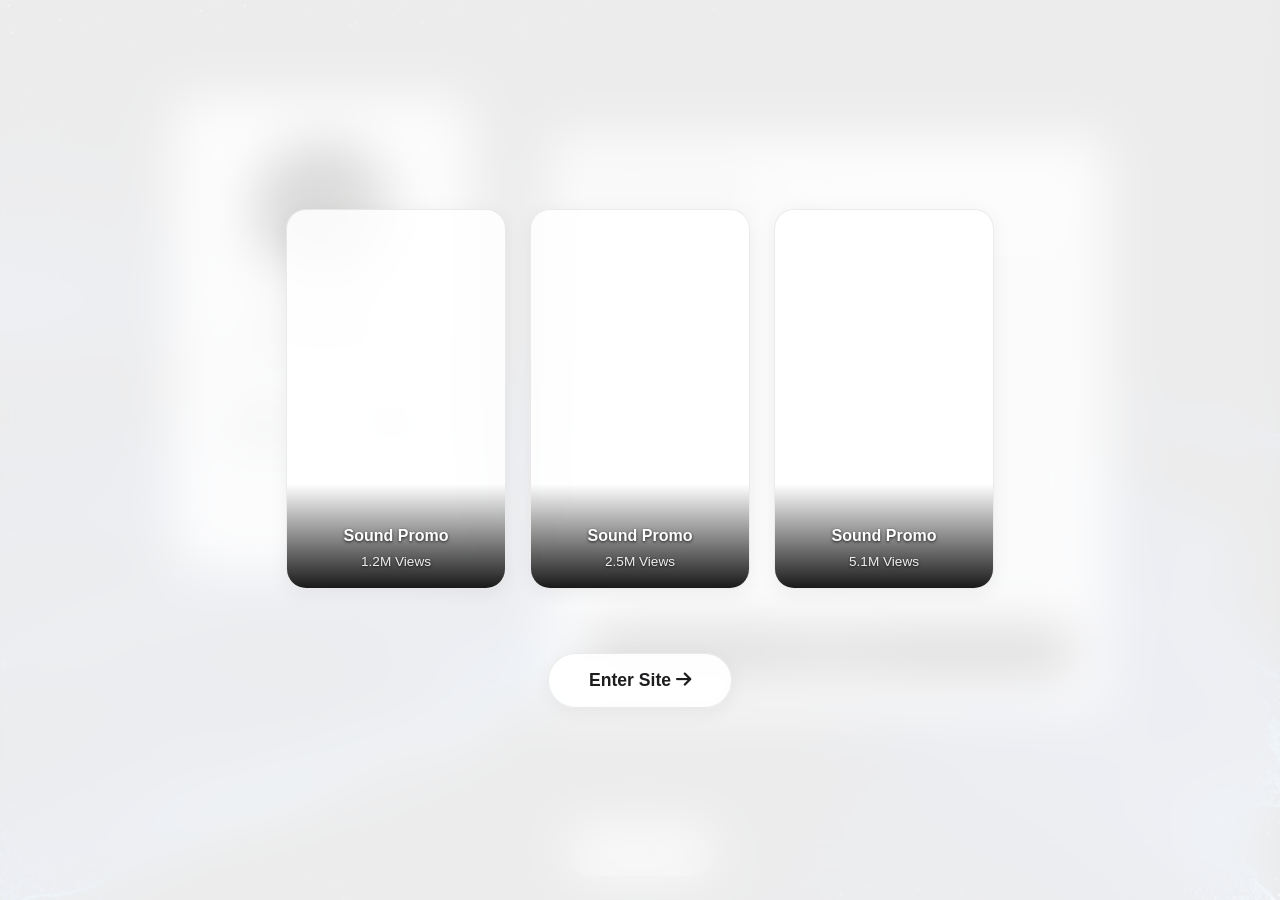
==== commit b0fdc1e7: "Update Discord preview: set color to black and remove oEmbed extras" ====
--- a/index.html
+++ b/index.html
@@ -12,8 +12,7 @@
     <meta property="og:image" content="https://tomdiscordetc.github.io/Links/og-image.jpg">
     <meta property="og:url" content="https://tomdiscordetc.github.io/Links/">
     <meta property="og:type" content="website">
-    <meta name="theme-color" content="#ff0050">
-    <link rel="alternate" type="application/json+oembed" href="https://tomdiscordetc.github.io/Links/oembed.json" title="xyz.taimo | TikTok Sound Promotions" />
+    <meta name="theme-color" content="#000000">
 
     <!-- Twitter / X Card Meta Tags -->
     <meta name="twitter:card" content="summary_large_image">
--- a/style.css
+++ b/style.css
@@ -282,26 +282,41 @@
 /* =========================================
    PROFILE SIDEBAR
    ========================================= */
-.profile-sidebar { text-align: center; }
+.profile-sidebar { 
+    text-align: center;
+    background: var(--card-bg);
+    backdrop-filter: var(--glass-blur);
+    -webkit-backdrop-filter: var(--glass-blur);
+    border: 1px solid var(--card-border);
+    border-radius: 30px;
+    padding: 2.5rem 1.5rem;
+    box-shadow: var(--shadow);
+}
 
 .avatar-container {
-    width: 110px; height: 110px; margin: 0 auto 1.5rem;
+    width: 140px; height: 140px; margin: 0 auto 1.5rem;
     border-radius: 50%; overflow: hidden;
-    border: 2px solid var(--card-border); box-shadow: var(--shadow);
+    border: 4px solid var(--card-border);
+    box-shadow: 0 10px 25px rgba(0,0,0,0.3);
 }
 .avatar { width: 100%; height: 100%; border-radius: 50%; object-fit: cover; }
 
-.handle { font-size: 1.5rem; font-weight: 700; margin-bottom: 0.25rem; letter-spacing: -0.3px; }
+.handle { 
+    font-size: 1.8rem; font-weight: 800; margin-bottom: 0.25rem; letter-spacing: -0.5px; 
+    background: linear-gradient(90deg, var(--text-primary), var(--text-secondary));
+    -webkit-background-clip: text;
+    -webkit-text-fill-color: transparent;
+}
 .tagline {
-    color: var(--text-secondary); font-size: 0.9rem; font-weight: 400;
-    letter-spacing: 0.5px; text-transform: uppercase; margin-bottom: 1.5rem;
-}
-
-.stats-row { display: flex; justify-content: center; align-items: center; gap: 1.5rem; margin-bottom: 1.5rem; }
+    color: var(--text-secondary); font-size: 0.85rem; font-weight: 600;
+    letter-spacing: 1.5px; text-transform: uppercase; margin-bottom: 2rem;
+}
+
+.stats-row { display: flex; justify-content: center; align-items: center; gap: 1.5rem; margin-bottom: 2rem; }
 .stat { text-align: center; }
-.stat-number { display: block; font-size: 1.3rem; font-weight: 700; letter-spacing: -0.5px; }
-.stat-label { display: block; font-size: 0.7rem; font-weight: 500; color: var(--text-secondary); text-transform: uppercase; letter-spacing: 1px; }
-.stat-divider { width: 1px; height: 28px; background: var(--card-border); }
+.stat-number { display: block; font-size: 1.6rem; font-weight: 800; letter-spacing: -0.5px; }
+.stat-label { display: block; font-size: 0.75rem; font-weight: 600; color: var(--text-secondary); text-transform: uppercase; letter-spacing: 1px; }
+.stat-divider { width: 1px; height: 35px; background: var(--card-border); }
 
 .social-icons { display: flex; justify-content: center; gap: 0.8rem; }
 .social-icon {
--- a/style.css
+++ b/style.css
@@ -282,26 +282,41 @@
 /* =========================================
    PROFILE SIDEBAR
    ========================================= */
-.profile-sidebar { text-align: center; }
+.profile-sidebar { 
+    text-align: center;
+    background: var(--card-bg);
+    backdrop-filter: var(--glass-blur);
+    -webkit-backdrop-filter: var(--glass-blur);
+    border: 1px solid var(--card-border);
+    border-radius: 30px;
+    padding: 2.5rem 1.5rem;
+    box-shadow: var(--shadow);
+}
 
 .avatar-container {
-    width: 110px; height: 110px; margin: 0 auto 1.5rem;
+    width: 140px; height: 140px; margin: 0 auto 1.5rem;
     border-radius: 50%; overflow: hidden;
-    border: 2px solid var(--card-border); box-shadow: var(--shadow);
+    border: 4px solid var(--card-border);
+    box-shadow: 0 10px 25px rgba(0,0,0,0.3);
 }
 .avatar { width: 100%; height: 100%; border-radius: 50%; object-fit: cover; }
 
-.handle { font-size: 1.5rem; font-weight: 700; margin-bottom: 0.25rem; letter-spacing: -0.3px; }
+.handle { 
+    font-size: 1.8rem; font-weight: 800; margin-bottom: 0.25rem; letter-spacing: -0.5px; 
+    background: linear-gradient(90deg, var(--text-primary), var(--text-secondary));
+    -webkit-background-clip: text;
+    -webkit-text-fill-color: transparent;
+}
 .tagline {
-    color: var(--text-secondary); font-size: 0.9rem; font-weight: 400;
-    letter-spacing: 0.5px; text-transform: uppercase; margin-bottom: 1.5rem;
-}
-
-.stats-row { display: flex; justify-content: center; align-items: center; gap: 1.5rem; margin-bottom: 1.5rem; }
+    color: var(--text-secondary); font-size: 0.85rem; font-weight: 600;
+    letter-spacing: 1.5px; text-transform: uppercase; margin-bottom: 2rem;
+}
+
+.stats-row { display: flex; justify-content: center; align-items: center; gap: 1.5rem; margin-bottom: 2rem; }
 .stat { text-align: center; }
-.stat-number { display: block; font-size: 1.3rem; font-weight: 700; letter-spacing: -0.5px; }
-.stat-label { display: block; font-size: 0.7rem; font-weight: 500; color: var(--text-secondary); text-transform: uppercase; letter-spacing: 1px; }
-.stat-divider { width: 1px; height: 28px; background: var(--card-border); }
+.stat-number { display: block; font-size: 1.6rem; font-weight: 800; letter-spacing: -0.5px; }
+.stat-label { display: block; font-size: 0.75rem; font-weight: 600; color: var(--text-secondary); text-transform: uppercase; letter-spacing: 1px; }
+.stat-divider { width: 1px; height: 35px; background: var(--card-border); }
 
 .social-icons { display: flex; justify-content: center; gap: 0.8rem; }
 .social-icon {
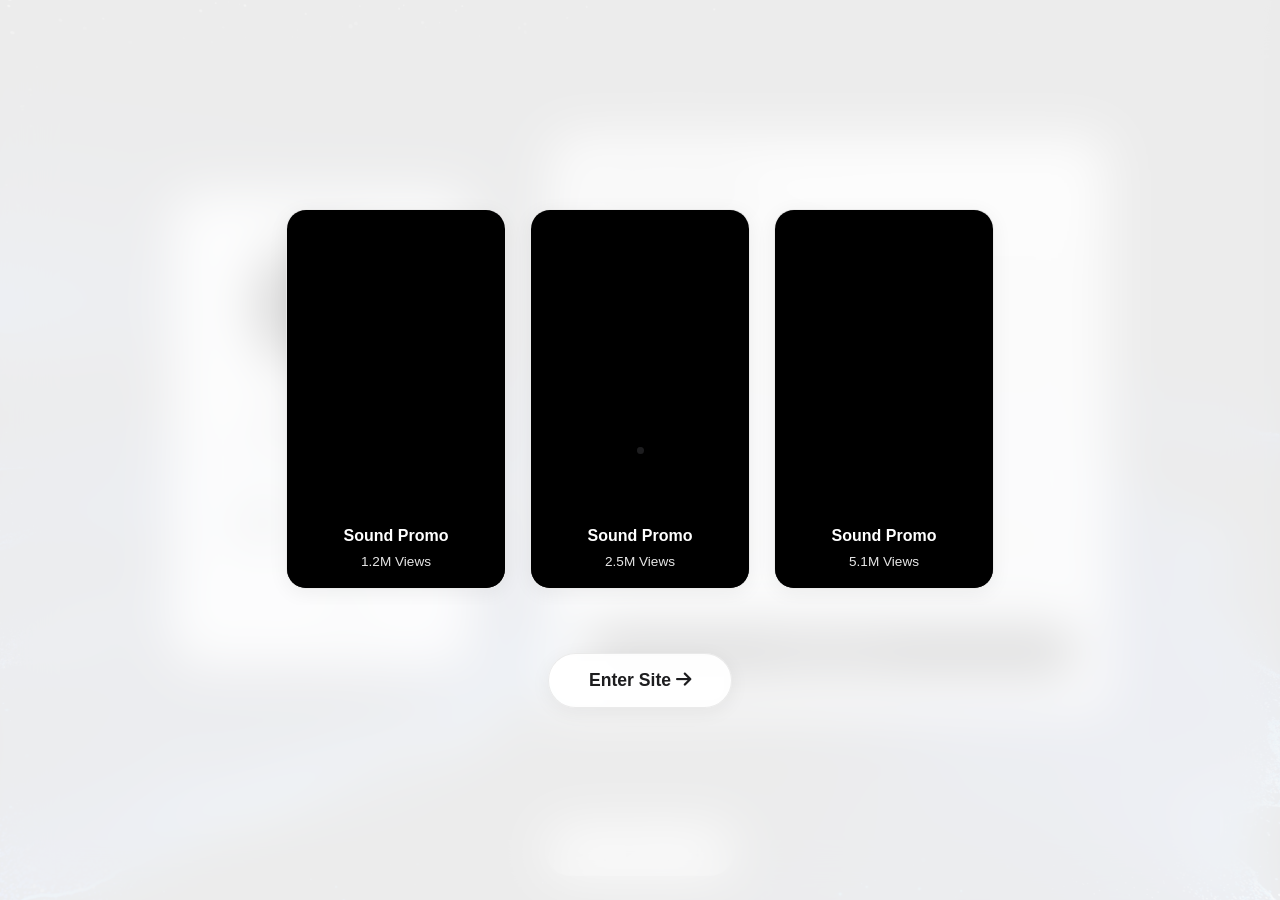
==== commit e46f1c2a: "Mobile swipe intro, custom cursor, self-hosted assets Mobile intro is now a draggable video deck: th" ====
--- a/index.html
+++ b/index.html
@@ -12,37 +12,52 @@
     <meta property="og:image" content="https://tomdiscordetc.github.io/Links/og-image.jpg">
     <meta property="og:url" content="https://tomdiscordetc.github.io/Links/">
     <meta property="og:type" content="website">
-    <meta name="theme-color" content="#000000">
+    <meta name="color-scheme" content="dark light">
+    <meta name="theme-color" content="#000000" media="(prefers-color-scheme: dark)">
+    <meta name="theme-color" content="#fbfbfd" media="(prefers-color-scheme: light)">
+
+    <!-- Favicons -->
+    <link rel="icon" href="avatar.webp" type="image/webp">
+    <link rel="apple-touch-icon" href="avatar.webp">
 
     <!-- Twitter / X Card Meta Tags -->
     <meta name="twitter:card" content="summary_large_image">
     <meta name="twitter:title" content="xyz.taimo | TikTok Sound Promotions">
     <meta name="twitter:description" content="Click here for Business Inquiries, Viral Sounds, and International Collaborations. 815K+ Followers.">
     <meta name="twitter:image" content="https://tomdiscordetc.github.io/Links/og-image.jpg">
-    <link rel="preconnect" href="https://fonts.googleapis.com">
-    <link rel="preconnect" href="https://fonts.gstatic.com" crossorigin>
-    <link rel="preload" href="https://fonts.googleapis.com/css2?family=Inter:wght@300;400;500;600;700&display=swap" as="style">
-    <link rel="stylesheet" href="https://fonts.googleapis.com/css2?family=Inter:wght@300;400;500;600;700&display=swap" media="print" onload="this.media='all'">
-    <noscript><link rel="stylesheet" href="https://fonts.googleapis.com/css2?family=Inter:wght@300;400;500;600;700&display=swap"></noscript>
-    
-    <link rel="preload" href="https://cdnjs.cloudflare.com/ajax/libs/font-awesome/6.4.0/css/all.min.css" as="style">
-    <link rel="stylesheet" href="https://cdnjs.cloudflare.com/ajax/libs/font-awesome/6.4.0/css/all.min.css" media="print" onload="this.media='all'">
-    <noscript><link rel="stylesheet" href="https://cdnjs.cloudflare.com/ajax/libs/font-awesome/6.4.0/css/all.min.css"></noscript>
+    <!-- Font Awesome, self-hosted: no third party request -->
+    <link rel="preload" href="assets/fontawesome/webfonts/fa-solid-900.woff2" as="font" type="font/woff2" crossorigin>
+    <link rel="preload" href="assets/fontawesome/webfonts/fa-brands-400.woff2" as="font" type="font/woff2" crossorigin>
+    <link rel="stylesheet" href="assets/fontawesome/css/all.min.css">
     
     <link rel="preload" href="style.css" as="style">
     <link rel="stylesheet" href="style.css">
+
+    <!-- Runs before first paint: avoids a flash of the wrong theme / of the intro -->
+    <script>
+        (function () {
+            try {
+                var t = localStorage.getItem('theme');
+                if (!t) t = window.matchMedia('(prefers-color-scheme: light)').matches ? 'light' : 'dark';
+                document.documentElement.setAttribute('data-theme', t);
+                if (sessionStorage.getItem('intro_played')) {
+                    document.documentElement.classList.add('intro-done');
+                }
+            } catch (e) {}
+        })();
+    </script>
 </head>
 <body>
     <!-- Background -->
     <div class="background-layer" id="bg-layer"></div>
 
     <!-- Control Bar -->
-    <div class="dynamic-island">
-        <button id="theme-toggle" class="control-btn" title="Light/Dark Mode">
+    <div class="dynamic-island" id="dynamic-island">
+        <button id="theme-toggle" class="control-btn" type="button" title="Light/Dark Mode" aria-label="Toggle light or dark mode">
             <i class="fa-solid fa-moon"></i>
         </button>
         <div class="divider"></div>
-        <button id="play-pause-btn" class="control-btn" title="Play/Pause Music">
+        <button id="play-pause-btn" class="control-btn" type="button" title="Play/Pause Music" aria-label="Play or pause music">
             <i class="fa-solid fa-play"></i>
         </button>
         <div class="track-info">
@@ -57,19 +72,17 @@
         </div>
         <div class="divider"></div>
         <div class="volume-control">
-            <button id="mute-btn" class="control-btn" title="Mute/Unmute">
+            <button id="mute-btn" class="control-btn" type="button" title="Mute/Unmute" aria-label="Mute or unmute">
                 <i class="fa-solid fa-volume-high"></i>
             </button>
-            <input type="range" id="volume-slider" min="0" max="1" step="0.05" value="0.1">
+            <input type="range" id="volume-slider" min="0" max="1" step="0.05" value="0.1" aria-label="Volume">
         </div>
         <!-- Settings button hidden – access via triple-click on footer -->
         <button id="settings-toggle" class="control-btn" style="display:none;"></button>
     </div>
 
     <!-- Audio Player -->
-    <audio id="bg-music" loop autoplay>
-        <source src="https://cdn.pixabay.com/download/audio/2022/05/16/audio_db807e4d88.mp3?filename=lofi-study-112191.mp3" type="audio/mpeg">
-    </audio>
+    <audio id="bg-music" loop preload="none"></audio>
 
     <!-- ====== SETTINGS PANEL ====== -->
     <div class="settings-overlay" id="settings-overlay"></div>
@@ -277,10 +290,10 @@
     </div>
 
     <!-- ====== INTRO OVERLAY ====== -->
-    <div id="intro-overlay" class="intro-overlay">
-        <div class="intro-cards-container">
+    <div id="intro-overlay" class="intro-overlay" role="dialog" aria-modal="true" aria-label="Intro videos">
+        <div class="intro-cards-container" id="intro-deck">
             <!-- Card 1 -->
-            <a href="#" target="_blank" class="intro-vid-card" id="intro-card-1">
+            <a href="#" target="_blank" rel="noopener noreferrer" class="intro-vid-card" id="intro-card-1">
                 <video loop muted playsinline preload="none" id="intro-video-1"></video>
                 <div class="intro-vid-info">
                     <h4 id="intro-vid1-title">Sound Promo</h4>
@@ -288,7 +301,7 @@
                 </div>
             </a>
             <!-- Card 2 -->
-            <a href="#" target="_blank" class="intro-vid-card" id="intro-card-2">
+            <a href="#" target="_blank" rel="noopener noreferrer" class="intro-vid-card" id="intro-card-2">
                 <video loop muted playsinline preload="none" id="intro-video-2"></video>
                 <div class="intro-vid-info">
                     <h4 id="intro-vid2-title">Sound Promo</h4>
@@ -296,7 +309,7 @@
                 </div>
             </a>
             <!-- Card 3 -->
-            <a href="#" target="_blank" class="intro-vid-card" id="intro-card-3">
+            <a href="#" target="_blank" rel="noopener noreferrer" class="intro-vid-card" id="intro-card-3">
                 <video loop muted playsinline preload="none" id="intro-video-3"></video>
                 <div class="intro-vid-info">
                     <h4 id="intro-vid3-title">Sound Promo</h4>
@@ -304,7 +317,21 @@
                 </div>
             </a>
         </div>
-        <button id="intro-enter-btn" class="intro-enter-btn">Enter Site <i class="fa-solid fa-arrow-right"></i></button>
+
+        <!-- Swipe progress (mobile) -->
+        <div class="intro-progress" id="intro-progress">
+            <button type="button" class="intro-dot is-active" data-index="0" aria-label="Video 1"></button>
+            <button type="button" class="intro-dot" data-index="1" aria-label="Video 2"></button>
+            <button type="button" class="intro-dot" data-index="2" aria-label="Video 3"></button>
+        </div>
+
+        <!-- Swipe hint (mobile) -->
+        <div class="intro-hint" id="intro-hint" aria-hidden="true">
+            <i class="fa-solid fa-chevron-up"></i>
+            <span>Swipe up for more &middot; swipe down to skip</span>
+        </div>
+
+        <button id="intro-enter-btn" type="button" class="intro-enter-btn">Enter Site <i class="fa-solid fa-arrow-right" aria-hidden="true"></i></button>
     </div>
 
     <!-- ====== MAIN PAGE ====== -->
@@ -329,10 +356,10 @@
             </div>
 
             <div class="social-icons">
-                <a href="https://tiktok.com/@xyz.taimo" target="_blank" id="social-tiktok" class="social-icon tiktok interactive-hover"><i class="fa-brands fa-tiktok"></i></a>
-                <a href="#" target="_blank" id="social-instagram" class="social-icon instagram interactive-hover"><i class="fa-brands fa-instagram"></i></a>
-                <a href="#" target="_blank" id="social-youtube" class="social-icon youtube interactive-hover"><i class="fa-brands fa-youtube"></i></a>
-                <a href="#" target="_blank" id="social-facebook" class="social-icon facebook interactive-hover"><i class="fa-brands fa-facebook-f"></i></a>
+                <a href="https://tiktok.com/@xyz.taimo" target="_blank" id="social-tiktok" rel="noopener noreferrer" class="social-icon tiktok interactive-hover"><i class="fa-brands fa-tiktok"></i></a>
+                <a href="#" target="_blank" id="social-instagram" rel="noopener noreferrer" class="social-icon instagram interactive-hover"><i class="fa-brands fa-instagram"></i></a>
+                <a href="#" target="_blank" id="social-youtube" rel="noopener noreferrer" class="social-icon youtube interactive-hover"><i class="fa-brands fa-youtube"></i></a>
+                <a href="#" target="_blank" id="social-facebook" rel="noopener noreferrer" class="social-icon facebook interactive-hover"><i class="fa-brands fa-facebook-f"></i></a>
             </div>
         </aside>
 
@@ -390,5 +417,6 @@
     </div>
 
     <script src="script.js"></script>
+    <script src="cursor.js" defer></script>
 </body>
 </html>
--- a/style.css
+++ b/style.css
@@ -16,6 +16,9 @@
     --bg-gradient: none;
     --bg-overlay: rgba(0, 0, 0, 0.5);
     --overlay-bg: rgba(0, 0, 0, 0.85);
+    --cursor-color: #ffffff;
+    --cursor-ring: rgba(255, 255, 255, 0.55);
+    --spotlight: rgba(255, 255, 255, 0.10);
 }
 
 [data-theme="light"] {
@@ -32,6 +35,9 @@
     --bg-gradient: none;
     --bg-overlay: rgba(255, 255, 255, 0.5);
     --overlay-bg: rgba(255, 255, 255, 0.85);
+    --cursor-color: #1d1d1f;
+    --cursor-ring: rgba(0, 0, 0, 0.40);
+    --spotlight: rgba(0, 0, 0, 0.06);
 }
 
 html { box-sizing: border-box; scroll-behavior: smooth; }
@@ -42,6 +48,7 @@
     background-color: var(--bg-base);
     color: var(--text-primary);
     min-height: 100vh;
+    min-height: 100dvh;
     transition: background-color 0.5s cubic-bezier(0.16, 1, 0.3, 1), color 0.5s cubic-bezier(0.16, 1, 0.3, 1);
     background-size: cover; background-position: center; background-attachment: fixed;
     line-height: 1.5; -webkit-font-smoothing: antialiased;
@@ -111,15 +118,16 @@
 
 .volume-control {
     display: flex; align-items: center; gap: 0.4rem;
-    width: 0; overflow: hidden; opacity: 0;
+    width: auto; opacity: 1;
+}
+
+#volume-slider {
+    -webkit-appearance: none; width: 0; height: 3px;
+    background: var(--text-tertiary); border-radius: 2px; outline: none;
+    opacity: 0; overflow: hidden; margin: 0;
     transition: all 0.4s cubic-bezier(0.25, 1, 0.5, 1);
 }
-.dynamic-island:hover .volume-control { width: 110px; opacity: 1; }
-
-#volume-slider {
-    -webkit-appearance: none; width: 100%; height: 3px;
-    background: var(--text-tertiary); border-radius: 2px; outline: none;
-}
+.dynamic-island:hover #volume-slider { width: 70px; opacity: 1; margin-left: 0.2rem; }
 #volume-slider::-webkit-slider-thumb {
     -webkit-appearance: none; appearance: none;
     width: 10px; height: 10px; border-radius: 50%;
@@ -282,7 +290,8 @@
 /* =========================================
    PROFILE SIDEBAR
    ========================================= */
-.profile-sidebar { 
+.profile-sidebar {
+    position: relative;
     text-align: center;
     background: var(--card-bg);
     backdrop-filter: var(--glass-blur);
@@ -339,6 +348,7 @@
 .links-section { margin-bottom: 2.5rem; }
 
 .link-card {
+    position: relative;
     display: flex; align-items: center; justify-content: space-between;
     padding: 0.9rem 1.2rem; margin-bottom: 0.75rem;
     background: var(--card-bg); border: 1px solid var(--card-border);
@@ -512,12 +522,15 @@
    INTRO OVERLAY & ANIMATIONS
    ========================================= */
 .intro-overlay {
-    position: fixed; top: 0; left: 0; width: 100vw; height: 100vh;
+    position: fixed; top: 0; left: 0; width: 100%;
+    height: 100vh; height: 100dvh;
     background: var(--overlay-bg); backdrop-filter: blur(25px); -webkit-backdrop-filter: blur(25px);
     z-index: 9999; display: flex; flex-direction: column; align-items: center; justify-content: center;
     transition: opacity 0.6s cubic-bezier(0.16, 1, 0.3, 1), visibility 0.6s;
 }
 .intro-overlay.hidden { opacity: 0; visibility: hidden; pointer-events: none; }
+/* Returning visitor (intro already seen this session): never paint the overlay at all */
+html.intro-done .intro-overlay { display: none; }
 
 .intro-cards-container {
     display: flex; gap: 1.5rem; margin-bottom: 3rem;
@@ -533,20 +546,22 @@
     background: var(--card-bg); border: 1px solid var(--card-border);
     opacity: 0; transform: translateY(40px) scale(0.95);
     will-change: transform, opacity;
+    -webkit-tap-highlight-color: transparent;
 }
 .intro-vid-card video {
     width: 100%; height: 100%; object-fit: cover;
+    display: block; background: #000; pointer-events: none;
 }
 .intro-vid-info {
     position: absolute; bottom: 0; left: 0; width: 100%;
     padding: 2.5rem 1rem 1rem;
     background: linear-gradient(to top, rgba(0,0,0,0.9), transparent);
-    color: #fff; text-align: center;
+    color: #fff; text-align: center; pointer-events: none;
 }
 .intro-vid-info h4 { font-size: 1rem; margin-bottom: 0.2rem; font-weight: 600; text-shadow: 0 1px 3px rgba(0,0,0,0.8); }
 .intro-vid-info p { font-size: 0.85rem; opacity: 0.9; text-shadow: 0 1px 3px rgba(0,0,0,0.8); }
 
-/* Staggered Slide In Animations */
+/* Staggered slide-in (desktop row) */
 .intro-overlay.playing #intro-card-1 { animation: introSlideIn 0.8s cubic-bezier(0.16, 1, 0.3, 1) 0.2s forwards; }
 .intro-overlay.playing #intro-card-2 { animation: introSlideIn 0.8s cubic-bezier(0.16, 1, 0.3, 1) 0.7s forwards; }
 .intro-overlay.playing #intro-card-3 { animation: introSlideIn 0.8s cubic-bezier(0.16, 1, 0.3, 1) 1.2s forwards; }
@@ -566,9 +581,84 @@
 .intro-overlay.playing .intro-enter-btn { animation: introSlideIn 0.8s cubic-bezier(0.16, 1, 0.3, 1) 1.2s forwards; }
 .intro-enter-btn:hover { background: var(--text-primary); color: var(--bg-base); transform: scale(1.05) !important; }
 
-/* Mobile Adjustments */
+/* Progress dots + swipe hint: mobile only */
+.intro-progress, .intro-hint { display: none; }
+
+/* =========================================
+   MOBILE INTRO: SWIPEABLE VIDEO DECK
+   ========================================= */
 @media (max-width: 768px) {
-    .intro-vid-card { width: 160px; height: 280px; }
+    .intro-overlay {
+        justify-content: center; gap: 1.1rem;
+        touch-action: none; overscroll-behavior: contain;
+        padding: calc(1rem + env(safe-area-inset-top)) 1rem calc(1.2rem + env(safe-area-inset-bottom));
+    }
+
+    /* The deck is a fixed-size stage - JS positions every card inside it */
+    .intro-cards-container {
+        display: block; position: relative; flex: 0 0 auto;
+        width: min(72vw, 290px);
+        height: min(58vh, 480px); height: min(58dvh, 480px);
+        margin: 0; padding: 0; max-width: none; overflow: visible;
+        touch-action: none; -webkit-user-select: none; user-select: none;
+        -webkit-touch-callout: none;
+    }
+
+    .intro-vid-card {
+        position: absolute; top: 0; left: 0;
+        width: 100%; height: 100%; margin: 0;
+        border-radius: 22px;
+        box-shadow: 0 24px 48px rgba(0, 0, 0, 0.55);
+        transform: translate3d(0, 70px, 0) scale(0.92);
+        opacity: 0;
+    }
+    /* JS owns transform/opacity on mobile - keyframes would fight the drag */
+    .intro-overlay.playing .intro-vid-card { animation: none; }
+
+    /* Entry: staggered; afterwards a shorter transition for swiping */
+    .intro-cards-container.deck-animate .intro-vid-card {
+        transition: transform 0.75s cubic-bezier(0.16, 1, 0.3, 1), opacity 0.55s ease;
+    }
+    .intro-cards-container.deck-animate #intro-card-1 { transition-delay: 0.05s; }
+    .intro-cards-container.deck-animate #intro-card-2 { transition-delay: 0.18s; }
+    .intro-cards-container.deck-animate #intro-card-3 { transition-delay: 0.31s; }
+    .intro-cards-container.deck-live .intro-vid-card {
+        transition: transform 0.45s cubic-bezier(0.16, 1, 0.3, 1), opacity 0.3s ease;
+        transition-delay: 0s;
+    }
+    /* Finger down: the deck follows 1:1, no easing in between */
+    .intro-cards-container.is-dragging .intro-vid-card { transition: none; }
+
+    .intro-progress {
+        position: absolute; top: 50%; right: max(10px, env(safe-area-inset-right));
+        transform: translateY(-50%);
+        display: flex; flex-direction: column; gap: 8px;
+        opacity: 0; transition: opacity 0.4s ease;
+    }
+    .intro-overlay.playing .intro-progress { opacity: 1; transition-delay: 0.9s; }
+    .intro-dot {
+        width: 6px; height: 6px; padding: 0; border: none; border-radius: 4px;
+        background: var(--text-tertiary); cursor: pointer;
+        transition: height 0.4s cubic-bezier(0.16, 1, 0.3, 1), background 0.3s ease;
+        -webkit-tap-highlight-color: transparent;
+    }
+    .intro-dot.is-active { height: 22px; background: var(--text-primary); }
+
+    .intro-hint {
+        display: flex; align-items: center; gap: 0.45rem;
+        color: var(--text-secondary); font-size: 0.75rem; letter-spacing: 0.2px;
+        opacity: 0; transition: opacity 0.5s ease;
+    }
+    .intro-overlay.playing .intro-hint { opacity: 1; transition-delay: 1.1s; }
+    .intro-hint.is-gone { opacity: 0; }
+    .intro-hint i { animation: hintBounce 1.8s ease-in-out infinite; }
+
+    .intro-enter-btn { padding: 0.8rem 2rem; font-size: 1rem; }
+}
+
+@keyframes hintBounce {
+    0%, 100% { transform: translateY(2px); }
+    50% { transform: translateY(-4px); }
 }
 
 /* Preview Modal Specifics */
@@ -609,3 +699,127 @@
         background: var(--card-bg) !important;
     }
 }
+
+
+/* =========================================
+   CUSTOM CURSOR (fine pointer only)
+   ========================================= */
+.cursor-root { display: none; }
+html.has-cursor .cursor-root { display: block; }
+html.has-cursor, html.has-cursor * { cursor: none !important; }
+
+.cursor-dot, .cursor-ring, .cursor-trail i {
+    position: fixed; top: 0; left: 0;
+    border-radius: 50%; pointer-events: none;
+    transform: translate3d(-100px, -100px, 0);
+    will-change: transform;
+    z-index: 100000;
+}
+
+.cursor-dot {
+    width: 7px; height: 7px; margin: -3.5px 0 0 -3.5px;
+    background: var(--cursor-color);
+    z-index: 100002;
+    transition: opacity 0.2s ease, width 0.2s ease, height 0.2s ease, margin 0.2s ease;
+}
+
+.cursor-ring {
+    width: 34px; height: 34px; margin: -17px 0 0 -17px;
+    border: 1.5px solid var(--cursor-ring);
+    background: transparent;
+    z-index: 100001;
+    transition: width 0.25s cubic-bezier(0.16, 1, 0.3, 1),
+                height 0.25s cubic-bezier(0.16, 1, 0.3, 1),
+                margin 0.25s cubic-bezier(0.16, 1, 0.3, 1),
+                border-radius 0.25s ease, background 0.25s ease,
+                border-color 0.25s ease, opacity 0.25s ease;
+}
+
+/* Trailing comet dots */
+.cursor-trail i { background: var(--cursor-color); opacity: 0.35; }
+.cursor-trail i:nth-child(1) { width: 6px; height: 6px; margin: -3px 0 0 -3px; opacity: 0.30; }
+.cursor-trail i:nth-child(2) { width: 5.5px; height: 5.5px; margin: -2.75px 0 0 -2.75px; opacity: 0.26; }
+.cursor-trail i:nth-child(3) { width: 5px; height: 5px; margin: -2.5px 0 0 -2.5px; opacity: 0.22; }
+.cursor-trail i:nth-child(4) { width: 4.5px; height: 4.5px; margin: -2.25px 0 0 -2.25px; opacity: 0.18; }
+.cursor-trail i:nth-child(5) { width: 4px; height: 4px; margin: -2px 0 0 -2px; opacity: 0.14; }
+.cursor-trail i:nth-child(6) { width: 3.5px; height: 3.5px; margin: -1.75px 0 0 -1.75px; opacity: 0.11; }
+.cursor-trail i:nth-child(7) { width: 3px; height: 3px; margin: -1.5px 0 0 -1.5px; opacity: 0.08; }
+.cursor-trail i:nth-child(8) { width: 2.5px; height: 2.5px; margin: -1.25px 0 0 -1.25px; opacity: 0.05; }
+
+/* Hovering something clickable */
+.cursor-root.is-hover .cursor-ring {
+    border-color: var(--cursor-color);
+    background: rgba(128, 128, 128, 0.14);
+}
+.cursor-root.is-hover .cursor-dot { opacity: 0; }
+
+/* Over a text field */
+.cursor-root.is-text .cursor-ring {
+    width: 3px; height: 26px; margin: -13px 0 0 -1.5px;
+    border-radius: 2px; border-color: transparent;
+    background: var(--cursor-color);
+}
+.cursor-root.is-text .cursor-dot { opacity: 0; }
+
+/* Pointer left the window */
+.cursor-root.is-out .cursor-dot,
+.cursor-root.is-out .cursor-ring,
+.cursor-root.is-out .cursor-trail i { opacity: 0; }
+
+/* Click ripple */
+.cursor-ripple {
+    position: fixed; top: 0; left: 0;
+    width: 18px; height: 18px; margin: -9px 0 0 -9px;
+    border-radius: 50%; border: 1.5px solid var(--cursor-ring);
+    pointer-events: none; z-index: 100000;
+    animation: cursorRipple 0.6s cubic-bezier(0.16, 1, 0.3, 1) forwards;
+}
+@keyframes cursorRipple {
+    from { transform: translate3d(var(--x), var(--y), 0) scale(0.4); opacity: 0.9; }
+    to   { transform: translate3d(var(--x), var(--y), 0) scale(3.4); opacity: 0; }
+}
+
+/* Magnetic buttons follow the cursor slightly */
+.magnetic { transition: transform 0.45s cubic-bezier(0.16, 1, 0.3, 1); }
+.magnetic.is-pulled { transition: transform 0.12s ease-out; }
+
+/* Cursor spotlight on cards */
+@media (hover: hover) and (pointer: fine) {
+    .link-card::after, .profile-sidebar::after, .intro-vid-card::after {
+        content: ""; position: absolute; inset: 0;
+        border-radius: inherit; pointer-events: none;
+        background: radial-gradient(220px circle at var(--mx, 50%) var(--my, 50%), var(--spotlight), transparent 65%);
+        opacity: 0; transition: opacity 0.35s ease;
+    }
+    .link-card:hover::after, .profile-sidebar:hover::after, .intro-vid-card:hover::after { opacity: 1; }
+}
+
+/* =========================================
+   TOUCH / MOBILE CONTROL BAR
+   ========================================= */
+@media (hover: none), (pointer: coarse) {
+    .dynamic-island {
+        bottom: calc(1rem + env(safe-area-inset-bottom));
+        padding: 0.4rem 0.8rem;
+    }
+    /* No hover on touch: tapping the bar expands track info + volume */
+    .dynamic-island:hover { transform: translateX(-50%); }
+    .dynamic-island:hover .track-info { width: 0; opacity: 0; padding: 0; }
+    .dynamic-island:hover #volume-slider { width: 0; opacity: 0; margin-left: 0; }
+    .dynamic-island.expanded .track-info { width: 130px; opacity: 1; padding: 0 0.5rem; }
+    .dynamic-island.expanded #volume-slider { width: 64px; opacity: 1; margin-left: 0.2rem; }
+}
+
+/* =========================================
+   REDUCED MOTION
+   ========================================= */
+@media (prefers-reduced-motion: reduce) {
+    *, *::before, *::after {
+        animation-duration: 0.01ms !important;
+        animation-iteration-count: 1 !important;
+        transition-duration: 0.01ms !important;
+    }
+    html { scroll-behavior: auto; }
+    html.has-cursor, html.has-cursor * { cursor: auto !important; }
+    .cursor-root { display: none !important; }
+}
--- a/style.css
+++ b/style.css
@@ -16,6 +16,9 @@
     --bg-gradient: none;
     --bg-overlay: rgba(0, 0, 0, 0.5);
     --overlay-bg: rgba(0, 0, 0, 0.85);
+    --cursor-color: #ffffff;
+    --cursor-ring: rgba(255, 255, 255, 0.55);
+    --spotlight: rgba(255, 255, 255, 0.10);
 }
 
 [data-theme="light"] {
@@ -32,6 +35,9 @@
     --bg-gradient: none;
     --bg-overlay: rgba(255, 255, 255, 0.5);
     --overlay-bg: rgba(255, 255, 255, 0.85);
+    --cursor-color: #1d1d1f;
+    --cursor-ring: rgba(0, 0, 0, 0.40);
+    --spotlight: rgba(0, 0, 0, 0.06);
 }
 
 html { box-sizing: border-box; scroll-behavior: smooth; }
@@ -42,6 +48,7 @@
     background-color: var(--bg-base);
     color: var(--text-primary);
     min-height: 100vh;
+    min-height: 100dvh;
     transition: background-color 0.5s cubic-bezier(0.16, 1, 0.3, 1), color 0.5s cubic-bezier(0.16, 1, 0.3, 1);
     background-size: cover; background-position: center; background-attachment: fixed;
     line-height: 1.5; -webkit-font-smoothing: antialiased;
@@ -111,15 +118,16 @@
 
 .volume-control {
     display: flex; align-items: center; gap: 0.4rem;
-    width: 0; overflow: hidden; opacity: 0;
+    width: auto; opacity: 1;
+}
+
+#volume-slider {
+    -webkit-appearance: none; width: 0; height: 3px;
+    background: var(--text-tertiary); border-radius: 2px; outline: none;
+    opacity: 0; overflow: hidden; margin: 0;
     transition: all 0.4s cubic-bezier(0.25, 1, 0.5, 1);
 }
-.dynamic-island:hover .volume-control { width: 110px; opacity: 1; }
-
-#volume-slider {
-    -webkit-appearance: none; width: 100%; height: 3px;
-    background: var(--text-tertiary); border-radius: 2px; outline: none;
-}
+.dynamic-island:hover #volume-slider { width: 70px; opacity: 1; margin-left: 0.2rem; }
 #volume-slider::-webkit-slider-thumb {
     -webkit-appearance: none; appearance: none;
     width: 10px; height: 10px; border-radius: 50%;
@@ -282,7 +290,8 @@
 /* =========================================
    PROFILE SIDEBAR
    ========================================= */
-.profile-sidebar { 
+.profile-sidebar {
+    position: relative;
     text-align: center;
     background: var(--card-bg);
     backdrop-filter: var(--glass-blur);
@@ -339,6 +348,7 @@
 .links-section { margin-bottom: 2.5rem; }
 
 .link-card {
+    position: relative;
     display: flex; align-items: center; justify-content: space-between;
     padding: 0.9rem 1.2rem; margin-bottom: 0.75rem;
     background: var(--card-bg); border: 1px solid var(--card-border);
@@ -512,12 +522,15 @@
    INTRO OVERLAY & ANIMATIONS
    ========================================= */
 .intro-overlay {
-    position: fixed; top: 0; left: 0; width: 100vw; height: 100vh;
+    position: fixed; top: 0; left: 0; width: 100%;
+    height: 100vh; height: 100dvh;
     background: var(--overlay-bg); backdrop-filter: blur(25px); -webkit-backdrop-filter: blur(25px);
     z-index: 9999; display: flex; flex-direction: column; align-items: center; justify-content: center;
     transition: opacity 0.6s cubic-bezier(0.16, 1, 0.3, 1), visibility 0.6s;
 }
 .intro-overlay.hidden { opacity: 0; visibility: hidden; pointer-events: none; }
+/* Returning visitor (intro already seen this session): never paint the overlay at all */
+html.intro-done .intro-overlay { display: none; }
 
 .intro-cards-container {
     display: flex; gap: 1.5rem; margin-bottom: 3rem;
@@ -533,20 +546,22 @@
     background: var(--card-bg); border: 1px solid var(--card-border);
     opacity: 0; transform: translateY(40px) scale(0.95);
     will-change: transform, opacity;
+    -webkit-tap-highlight-color: transparent;
 }
 .intro-vid-card video {
     width: 100%; height: 100%; object-fit: cover;
+    display: block; background: #000; pointer-events: none;
 }
 .intro-vid-info {
     position: absolute; bottom: 0; left: 0; width: 100%;
     padding: 2.5rem 1rem 1rem;
     background: linear-gradient(to top, rgba(0,0,0,0.9), transparent);
-    color: #fff; text-align: center;
+    color: #fff; text-align: center; pointer-events: none;
 }
 .intro-vid-info h4 { font-size: 1rem; margin-bottom: 0.2rem; font-weight: 600; text-shadow: 0 1px 3px rgba(0,0,0,0.8); }
 .intro-vid-info p { font-size: 0.85rem; opacity: 0.9; text-shadow: 0 1px 3px rgba(0,0,0,0.8); }
 
-/* Staggered Slide In Animations */
+/* Staggered slide-in (desktop row) */
 .intro-overlay.playing #intro-card-1 { animation: introSlideIn 0.8s cubic-bezier(0.16, 1, 0.3, 1) 0.2s forwards; }
 .intro-overlay.playing #intro-card-2 { animation: introSlideIn 0.8s cubic-bezier(0.16, 1, 0.3, 1) 0.7s forwards; }
 .intro-overlay.playing #intro-card-3 { animation: introSlideIn 0.8s cubic-bezier(0.16, 1, 0.3, 1) 1.2s forwards; }
@@ -566,9 +581,84 @@
 .intro-overlay.playing .intro-enter-btn { animation: introSlideIn 0.8s cubic-bezier(0.16, 1, 0.3, 1) 1.2s forwards; }
 .intro-enter-btn:hover { background: var(--text-primary); color: var(--bg-base); transform: scale(1.05) !important; }
 
-/* Mobile Adjustments */
+/* Progress dots + swipe hint: mobile only */
+.intro-progress, .intro-hint { display: none; }
+
+/* =========================================
+   MOBILE INTRO: SWIPEABLE VIDEO DECK
+   ========================================= */
 @media (max-width: 768px) {
-    .intro-vid-card { width: 160px; height: 280px; }
+    .intro-overlay {
+        justify-content: center; gap: 1.1rem;
+        touch-action: none; overscroll-behavior: contain;
+        padding: calc(1rem + env(safe-area-inset-top)) 1rem calc(1.2rem + env(safe-area-inset-bottom));
+    }
+
+    /* The deck is a fixed-size stage - JS positions every card inside it */
+    .intro-cards-container {
+        display: block; position: relative; flex: 0 0 auto;
+        width: min(72vw, 290px);
+        height: min(58vh, 480px); height: min(58dvh, 480px);
+        margin: 0; padding: 0; max-width: none; overflow: visible;
+        touch-action: none; -webkit-user-select: none; user-select: none;
+        -webkit-touch-callout: none;
+    }
+
+    .intro-vid-card {
+        position: absolute; top: 0; left: 0;
+        width: 100%; height: 100%; margin: 0;
+        border-radius: 22px;
+        box-shadow: 0 24px 48px rgba(0, 0, 0, 0.55);
+        transform: translate3d(0, 70px, 0) scale(0.92);
+        opacity: 0;
+    }
+    /* JS owns transform/opacity on mobile - keyframes would fight the drag */
+    .intro-overlay.playing .intro-vid-card { animation: none; }
+
+    /* Entry: staggered; afterwards a shorter transition for swiping */
+    .intro-cards-container.deck-animate .intro-vid-card {
+        transition: transform 0.75s cubic-bezier(0.16, 1, 0.3, 1), opacity 0.55s ease;
+    }
+    .intro-cards-container.deck-animate #intro-card-1 { transition-delay: 0.05s; }
+    .intro-cards-container.deck-animate #intro-card-2 { transition-delay: 0.18s; }
+    .intro-cards-container.deck-animate #intro-card-3 { transition-delay: 0.31s; }
+    .intro-cards-container.deck-live .intro-vid-card {
+        transition: transform 0.45s cubic-bezier(0.16, 1, 0.3, 1), opacity 0.3s ease;
+        transition-delay: 0s;
+    }
+    /* Finger down: the deck follows 1:1, no easing in between */
+    .intro-cards-container.is-dragging .intro-vid-card { transition: none; }
+
+    .intro-progress {
+        position: absolute; top: 50%; right: max(10px, env(safe-area-inset-right));
+        transform: translateY(-50%);
+        display: flex; flex-direction: column; gap: 8px;
+        opacity: 0; transition: opacity 0.4s ease;
+    }
+    .intro-overlay.playing .intro-progress { opacity: 1; transition-delay: 0.9s; }
+    .intro-dot {
+        width: 6px; height: 6px; padding: 0; border: none; border-radius: 4px;
+        background: var(--text-tertiary); cursor: pointer;
+        transition: height 0.4s cubic-bezier(0.16, 1, 0.3, 1), background 0.3s ease;
+        -webkit-tap-highlight-color: transparent;
+    }
+    .intro-dot.is-active { height: 22px; background: var(--text-primary); }
+
+    .intro-hint {
+        display: flex; align-items: center; gap: 0.45rem;
+        color: var(--text-secondary); font-size: 0.75rem; letter-spacing: 0.2px;
+        opacity: 0; transition: opacity 0.5s ease;
+    }
+    .intro-overlay.playing .intro-hint { opacity: 1; transition-delay: 1.1s; }
+    .intro-hint.is-gone { opacity: 0; }
+    .intro-hint i { animation: hintBounce 1.8s ease-in-out infinite; }
+
+    .intro-enter-btn { padding: 0.8rem 2rem; font-size: 1rem; }
+}
+
+@keyframes hintBounce {
+    0%, 100% { transform: translateY(2px); }
+    50% { transform: translateY(-4px); }
 }
 
 /* Preview Modal Specifics */
@@ -609,3 +699,127 @@
         background: var(--card-bg) !important;
     }
 }
+
+
+/* =========================================
+   CUSTOM CURSOR (fine pointer only)
+   ========================================= */
+.cursor-root { display: none; }
+html.has-cursor .cursor-root { display: block; }
+html.has-cursor, html.has-cursor * { cursor: none !important; }
+
+.cursor-dot, .cursor-ring, .cursor-trail i {
+    position: fixed; top: 0; left: 0;
+    border-radius: 50%; pointer-events: none;
+    transform: translate3d(-100px, -100px, 0);
+    will-change: transform;
+    z-index: 100000;
+}
+
+.cursor-dot {
+    width: 7px; height: 7px; margin: -3.5px 0 0 -3.5px;
+    background: var(--cursor-color);
+    z-index: 100002;
+    transition: opacity 0.2s ease, width 0.2s ease, height 0.2s ease, margin 0.2s ease;
+}
+
+.cursor-ring {
+    width: 34px; height: 34px; margin: -17px 0 0 -17px;
+    border: 1.5px solid var(--cursor-ring);
+    background: transparent;
+    z-index: 100001;
+    transition: width 0.25s cubic-bezier(0.16, 1, 0.3, 1),
+                height 0.25s cubic-bezier(0.16, 1, 0.3, 1),
+                margin 0.25s cubic-bezier(0.16, 1, 0.3, 1),
+                border-radius 0.25s ease, background 0.25s ease,
+                border-color 0.25s ease, opacity 0.25s ease;
+}
+
+/* Trailing comet dots */
+.cursor-trail i { background: var(--cursor-color); opacity: 0.35; }
+.cursor-trail i:nth-child(1) { width: 6px; height: 6px; margin: -3px 0 0 -3px; opacity: 0.30; }
+.cursor-trail i:nth-child(2) { width: 5.5px; height: 5.5px; margin: -2.75px 0 0 -2.75px; opacity: 0.26; }
+.cursor-trail i:nth-child(3) { width: 5px; height: 5px; margin: -2.5px 0 0 -2.5px; opacity: 0.22; }
+.cursor-trail i:nth-child(4) { width: 4.5px; height: 4.5px; margin: -2.25px 0 0 -2.25px; opacity: 0.18; }
+.cursor-trail i:nth-child(5) { width: 4px; height: 4px; margin: -2px 0 0 -2px; opacity: 0.14; }
+.cursor-trail i:nth-child(6) { width: 3.5px; height: 3.5px; margin: -1.75px 0 0 -1.75px; opacity: 0.11; }
+.cursor-trail i:nth-child(7) { width: 3px; height: 3px; margin: -1.5px 0 0 -1.5px; opacity: 0.08; }
+.cursor-trail i:nth-child(8) { width: 2.5px; height: 2.5px; margin: -1.25px 0 0 -1.25px; opacity: 0.05; }
+
+/* Hovering something clickable */
+.cursor-root.is-hover .cursor-ring {
+    border-color: var(--cursor-color);
+    background: rgba(128, 128, 128, 0.14);
+}
+.cursor-root.is-hover .cursor-dot { opacity: 0; }
+
+/* Over a text field */
+.cursor-root.is-text .cursor-ring {
+    width: 3px; height: 26px; margin: -13px 0 0 -1.5px;
+    border-radius: 2px; border-color: transparent;
+    background: var(--cursor-color);
+}
+.cursor-root.is-text .cursor-dot { opacity: 0; }
+
+/* Pointer left the window */
+.cursor-root.is-out .cursor-dot,
+.cursor-root.is-out .cursor-ring,
+.cursor-root.is-out .cursor-trail i { opacity: 0; }
+
+/* Click ripple */
+.cursor-ripple {
+    position: fixed; top: 0; left: 0;
+    width: 18px; height: 18px; margin: -9px 0 0 -9px;
+    border-radius: 50%; border: 1.5px solid var(--cursor-ring);
+    pointer-events: none; z-index: 100000;
+    animation: cursorRipple 0.6s cubic-bezier(0.16, 1, 0.3, 1) forwards;
+}
+@keyframes cursorRipple {
+    from { transform: translate3d(var(--x), var(--y), 0) scale(0.4); opacity: 0.9; }
+    to   { transform: translate3d(var(--x), var(--y), 0) scale(3.4); opacity: 0; }
+}
+
+/* Magnetic buttons follow the cursor slightly */
+.magnetic { transition: transform 0.45s cubic-bezier(0.16, 1, 0.3, 1); }
+.magnetic.is-pulled { transition: transform 0.12s ease-out; }
+
+/* Cursor spotlight on cards */
+@media (hover: hover) and (pointer: fine) {
+    .link-card::after, .profile-sidebar::after, .intro-vid-card::after {
+        content: ""; position: absolute; inset: 0;
+        border-radius: inherit; pointer-events: none;
+        background: radial-gradient(220px circle at var(--mx, 50%) var(--my, 50%), var(--spotlight), transparent 65%);
+        opacity: 0; transition: opacity 0.35s ease;
+    }
+    .link-card:hover::after, .profile-sidebar:hover::after, .intro-vid-card:hover::after { opacity: 1; }
+}
+
+/* =========================================
+   TOUCH / MOBILE CONTROL BAR
+   ========================================= */
+@media (hover: none), (pointer: coarse) {
+    .dynamic-island {
+        bottom: calc(1rem + env(safe-area-inset-bottom));
+        padding: 0.4rem 0.8rem;
+    }
+    /* No hover on touch: tapping the bar expands track info + volume */
+    .dynamic-island:hover { transform: translateX(-50%); }
+    .dynamic-island:hover .track-info { width: 0; opacity: 0; padding: 0; }
+    .dynamic-island:hover #volume-slider { width: 0; opacity: 0; margin-left: 0; }
+    .dynamic-island.expanded .track-info { width: 130px; opacity: 1; padding: 0 0.5rem; }
+    .dynamic-island.expanded #volume-slider { width: 64px; opacity: 1; margin-left: 0.2rem; }
+}
+
+/* =========================================
+   REDUCED MOTION
+   ========================================= */
+@media (prefers-reduced-motion: reduce) {
+    *, *::before, *::after {
+        animation-duration: 0.01ms !important;
+        animation-iteration-count: 1 !important;
+        transition-duration: 0.01ms !important;
+    }
+    html { scroll-behavior: auto; }
+    html.has-cursor, html.has-cursor * { cursor: auto !important; }
+    .cursor-root { display: none !important; }
+}
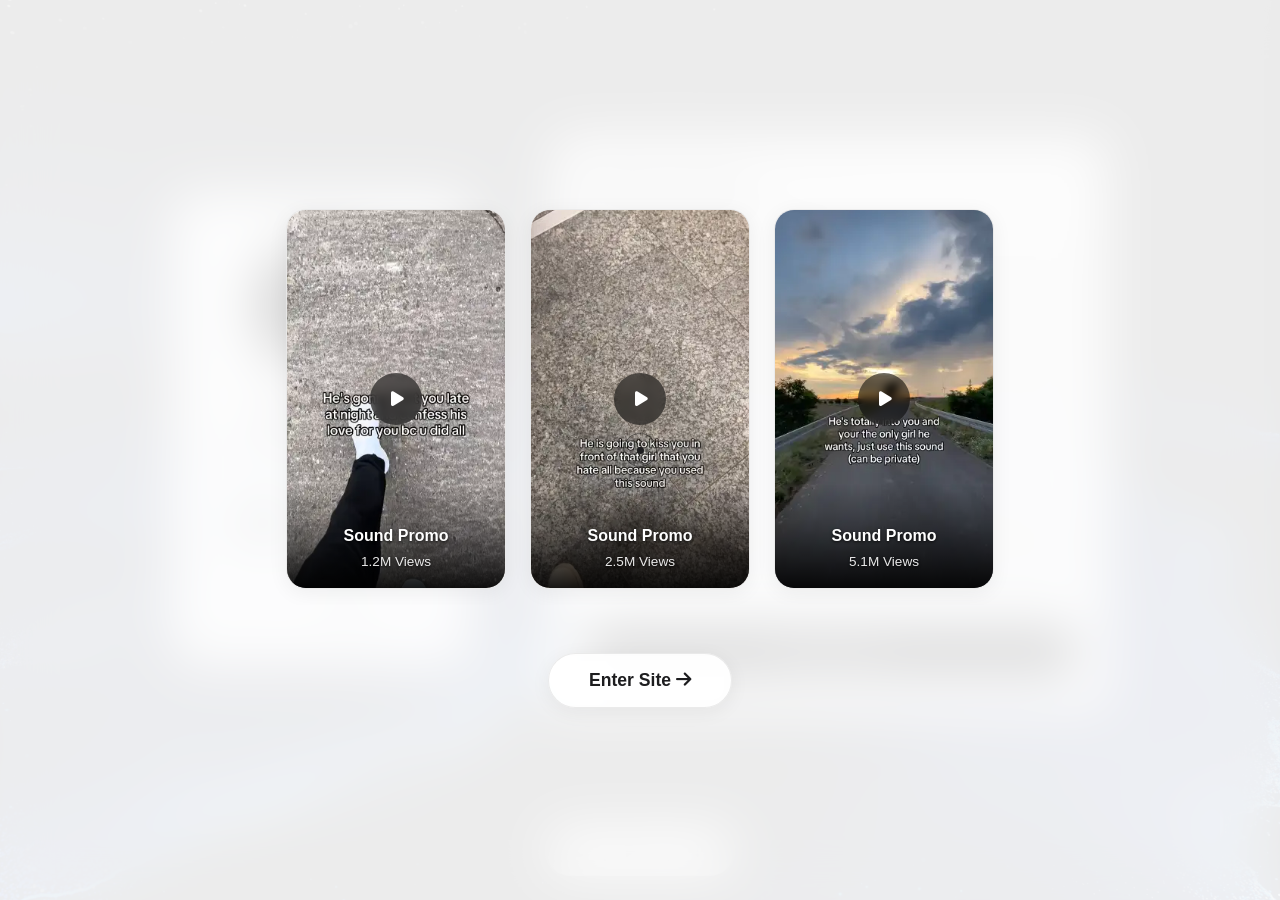
==== commit f728edb4: "Fix black intro video: poster frames and autoplay fallback A video element paints nothing until it h" ====
--- a/index.html
+++ b/index.html
@@ -294,7 +294,7 @@
         <div class="intro-cards-container" id="intro-deck">
             <!-- Card 1 -->
             <a href="#" target="_blank" rel="noopener noreferrer" class="intro-vid-card" id="intro-card-1">
-                <video loop muted playsinline preload="none" id="intro-video-1"></video>
+                <video loop muted playsinline preload="none" id="intro-video-1" poster="intro1-poster.webp"></video>
                 <div class="intro-vid-info">
                     <h4 id="intro-vid1-title">Sound Promo</h4>
                     <p id="intro-vid1-views">Loading...</p>
@@ -302,7 +302,7 @@
             </a>
             <!-- Card 2 -->
             <a href="#" target="_blank" rel="noopener noreferrer" class="intro-vid-card" id="intro-card-2">
-                <video loop muted playsinline preload="none" id="intro-video-2"></video>
+                <video loop muted playsinline preload="none" id="intro-video-2" poster="intro2-poster.webp"></video>
                 <div class="intro-vid-info">
                     <h4 id="intro-vid2-title">Sound Promo</h4>
                     <p id="intro-vid2-views">Loading...</p>
@@ -310,7 +310,7 @@
             </a>
             <!-- Card 3 -->
             <a href="#" target="_blank" rel="noopener noreferrer" class="intro-vid-card" id="intro-card-3">
-                <video loop muted playsinline preload="none" id="intro-video-3"></video>
+                <video loop muted playsinline preload="none" id="intro-video-3" poster="intro3-poster.webp"></video>
                 <div class="intro-vid-info">
                     <h4 id="intro-vid3-title">Sound Promo</h4>
                     <p id="intro-vid3-views">Loading...</p>
--- a/style.css
+++ b/style.css
@@ -550,7 +550,20 @@
 }
 .intro-vid-card video {
     width: 100%; height: 100%; object-fit: cover;
-    display: block; background: #000; pointer-events: none;
+    display: block; pointer-events: none;
+    background: var(--card-bg) center/cover no-repeat;
+}
+
+/* Autoplay refused by the browser: poster stays visible, tap to start */
+.intro-vid-card.is-blocked::before {
+    content: "\f04b";
+    font: 900 17px/52px "Font Awesome 6 Free";
+    position: absolute; top: 50%; left: 50%;
+    width: 52px; height: 52px; margin: -26px 0 0 -26px;
+    text-align: center; text-indent: 3px;
+    border-radius: 50%; z-index: 2; pointer-events: none;
+    background: rgba(0, 0, 0, 0.55); color: #fff;
+    backdrop-filter: blur(4px); -webkit-backdrop-filter: blur(4px);
 }
 .intro-vid-info {
     position: absolute; bottom: 0; left: 0; width: 100%;
--- a/style.css
+++ b/style.css
@@ -550,7 +550,20 @@
 }
 .intro-vid-card video {
     width: 100%; height: 100%; object-fit: cover;
-    display: block; background: #000; pointer-events: none;
+    display: block; pointer-events: none;
+    background: var(--card-bg) center/cover no-repeat;
+}
+
+/* Autoplay refused by the browser: poster stays visible, tap to start */
+.intro-vid-card.is-blocked::before {
+    content: "\f04b";
+    font: 900 17px/52px "Font Awesome 6 Free";
+    position: absolute; top: 50%; left: 50%;
+    width: 52px; height: 52px; margin: -26px 0 0 -26px;
+    text-align: center; text-indent: 3px;
+    border-radius: 50%; z-index: 2; pointer-events: none;
+    background: rgba(0, 0, 0, 0.55); color: #fff;
+    backdrop-filter: blur(4px); -webkit-backdrop-filter: blur(4px);
 }
 .intro-vid-info {
     position: absolute; bottom: 0; left: 0; width: 100%;
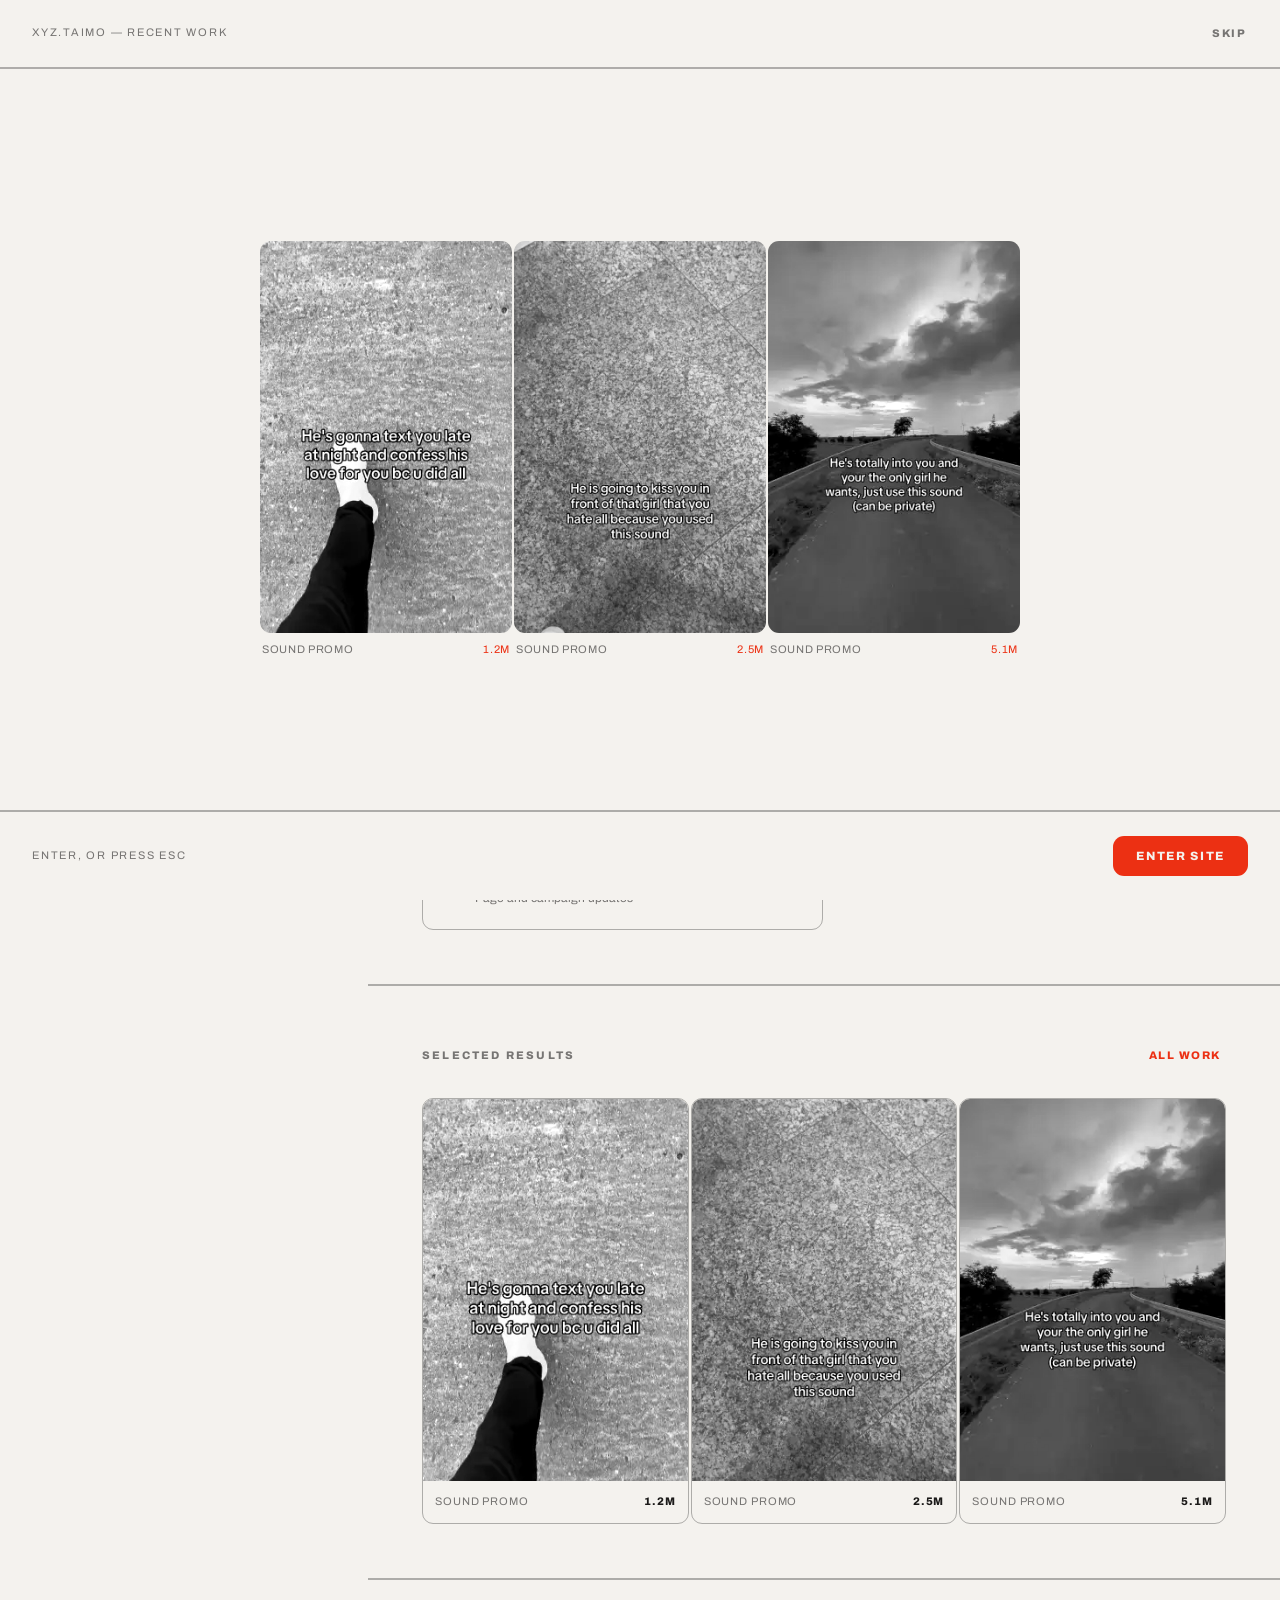
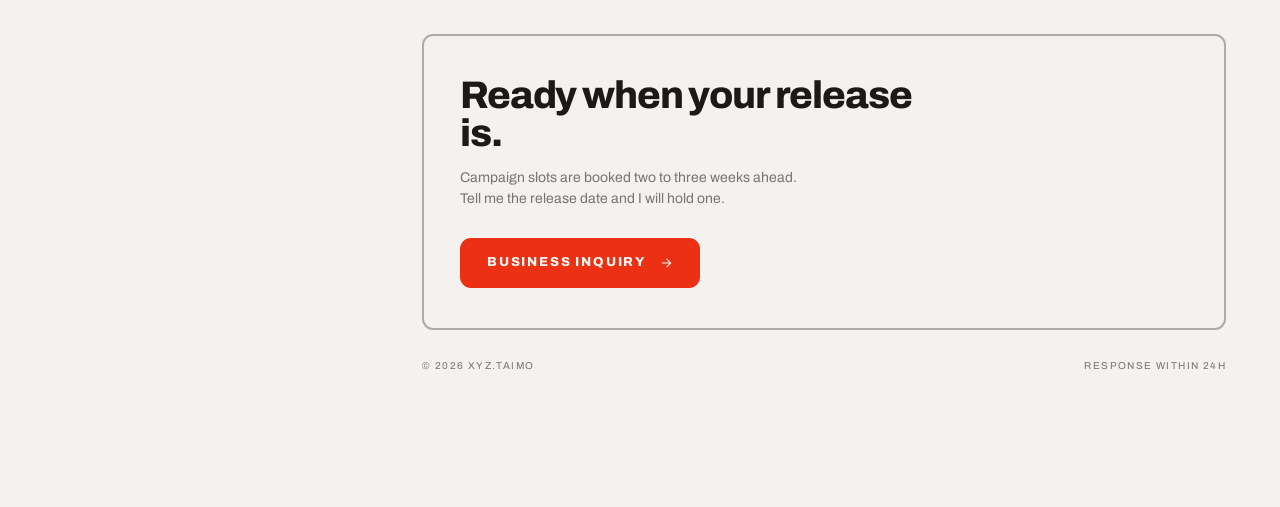
==== commit 0696570c: "Rebuild link page from the Modernist design component Ports Linkpage.dc.html (Claude Design, Moderni" ====
--- a/index.html
+++ b/index.html
@@ -5,7 +5,7 @@
     <meta name="viewport" content="width=device-width, initial-scale=1.0">
     <title>xyz.taimo | TikTok Sound Promotions</title>
     <meta name="description" content="Professional TikTok Sound Promotions & International Collaborations. 815K+ Followers. Business inquiries welcome.">
-    
+
     <!-- OpenGraph / Discord / WhatsApp Preview Meta Tags -->
     <meta property="og:title" content="xyz.taimo | TikTok Sound Promotions">
     <meta property="og:description" content="Click here for Business Inquiries, Viral Sounds, and International Collaborations. 815K+ Followers.">
@@ -13,8 +13,8 @@
     <meta property="og:url" content="https://tomdiscordetc.github.io/Links/">
     <meta property="og:type" content="website">
     <meta name="color-scheme" content="dark light">
-    <meta name="theme-color" content="#000000" media="(prefers-color-scheme: dark)">
-    <meta name="theme-color" content="#fbfbfd" media="(prefers-color-scheme: light)">
+    <meta name="theme-color" content="#08080a" media="(prefers-color-scheme: dark)">
+    <meta name="theme-color" content="#f4f2ee" media="(prefers-color-scheme: light)">
 
     <!-- Favicons -->
     <link rel="icon" href="avatar.webp" type="image/webp">
@@ -25,398 +25,207 @@
     <meta name="twitter:title" content="xyz.taimo | TikTok Sound Promotions">
     <meta name="twitter:description" content="Click here for Business Inquiries, Viral Sounds, and International Collaborations. 815K+ Followers.">
     <meta name="twitter:image" content="https://tomdiscordetc.github.io/Links/og-image.jpg">
-    <!-- Font Awesome, self-hosted: no third party request -->
-    <link rel="preload" href="assets/fontawesome/webfonts/fa-solid-900.woff2" as="font" type="font/woff2" crossorigin>
-    <link rel="preload" href="assets/fontawesome/webfonts/fa-brands-400.woff2" as="font" type="font/woff2" crossorigin>
-    <link rel="stylesheet" href="assets/fontawesome/css/all.min.css">
-    
+
+    <!-- Archivo, self-hosted: no third party request -->
+    <link rel="preload" href="assets/fonts/archivo-latin.woff2" as="font" type="font/woff2" crossorigin>
     <link rel="preload" href="style.css" as="style">
     <link rel="stylesheet" href="style.css">
 
     <!-- Runs before first paint: avoids a flash of the wrong theme / of the intro -->
     <script>
         (function () {
+            var STORE = 'xyztaimo_linkpage_v1';
             try {
-                var t = localStorage.getItem('theme');
+                var t = localStorage.getItem(STORE + '_theme');
                 if (!t) t = window.matchMedia('(prefers-color-scheme: light)').matches ? 'light' : 'dark';
                 document.documentElement.setAttribute('data-theme', t);
-                if (sessionStorage.getItem('intro_played')) {
+                if (localStorage.getItem(STORE + '_fx') === '0') {
+                    document.documentElement.setAttribute('data-fx', 'off');
+                }
+                if (sessionStorage.getItem(STORE + '_intro')) {
                     document.documentElement.classList.add('intro-done');
                 }
             } catch (e) {}
         })();
     </script>
+    <style>
+        html.intro-done #intro { display: none; }
+    </style>
 </head>
+
 <body>
-    <!-- Background -->
-    <div class="background-layer" id="bg-layer"></div>
-
-    <!-- Control Bar -->
-    <div class="dynamic-island" id="dynamic-island">
-        <button id="theme-toggle" class="control-btn" type="button" title="Light/Dark Mode" aria-label="Toggle light or dark mode">
-            <i class="fa-solid fa-moon"></i>
-        </button>
-        <div class="divider"></div>
-        <button id="play-pause-btn" class="control-btn" type="button" title="Play/Pause Music" aria-label="Play or pause music">
-            <i class="fa-solid fa-play"></i>
-        </button>
-        <div class="track-info">
-            <div class="track-title" id="track-title">Chill Lofi Beat</div>
-            <div class="track-progress-container">
-                <span id="track-current">0:00</span>
-                <div class="track-progress-bar">
-                    <div class="track-progress-fill" id="track-progress-fill"></div>
-                </div>
-                <span id="track-total">0:00</span>
-            </div>
+<div id="root" data-fx="on"
+     style="min-height:100vh;background:var(--color-bg);color:var(--color-text);position:relative;isolation:isolate;background-size:cover;background-position:center;background-attachment:fixed">
+
+    <!-- Mouse spotlight -->
+    <div aria-hidden="true" style="position:fixed;inset:0;overflow:hidden;pointer-events:none;z-index:1">
+        <div id="spot" data-spot=""
+             style="position:absolute;top:0;left:0;width:620px;height:620px;margin:-310px 0 0 -310px;opacity:0;background:radial-gradient(circle,color-mix(in srgb,var(--color-accent) 15%,transparent) 0%,transparent 62%);transition:opacity .5s ease;will-change:transform"></div>
+    </div>
+
+    <!-- Film grain + custom cursor -->
+    <div aria-hidden="true" style="position:fixed;inset:0;overflow:hidden;pointer-events:none;z-index:60">
+        <div id="grain" data-grain="" style="position:absolute;inset:0;opacity:.05"></div>
+        <div id="ring" data-cursor=""
+             style="position:absolute;top:0;left:0;width:34px;height:34px;margin:-17px 0 0 -17px;border:1.5px solid var(--color-text);display:none;opacity:0;transition:opacity .3s ease;will-change:transform;mix-blend-mode:difference"></div>
+        <div id="dot" data-cursor=""
+             style="position:absolute;top:0;left:0;width:4px;height:4px;margin:-2px 0 0 -2px;background:var(--color-accent);display:none;opacity:0;transition:opacity .3s ease;will-change:transform"></div>
+    </div>
+
+    <!-- ── Intro ─────────────────────────────────────────────────────── -->
+    <div id="intro"
+         style="position:fixed;inset:0;z-index:90;background:var(--color-bg);display:flex;flex-direction:column;justify-content:center;padding:32px;animation:fadein .3s ease">
+        <div style="display:flex;justify-content:space-between;align-items:flex-start;position:absolute;top:0;left:0;right:0;padding:24px 32px;border-bottom:2px solid var(--color-divider)">
+            <span style="font-size:11px;letter-spacing:.16em;text-transform:uppercase;color:var(--ink-2)"><span data-bind="handle">xyz.taimo</span> — recent work</span>
+            <button type="button" class="btn js-skip" data-magnet=""
+                    style="font-size:11px;letter-spacing:.16em;text-transform:uppercase;padding:2px 0;color:var(--ink-2)">Skip</button>
         </div>
-        <div class="divider"></div>
-        <div class="volume-control">
-            <button id="mute-btn" class="control-btn" type="button" title="Mute/Unmute" aria-label="Mute or unmute">
-                <i class="fa-solid fa-volume-high"></i>
-            </button>
-            <input type="range" id="volume-slider" min="0" max="1" step="0.05" value="0.1" aria-label="Volume">
+        <div id="intro-row" data-introrow=""
+             style="display:grid;grid-template-columns:repeat(3,1fr);gap:2px;max-width:760px;width:100%;margin:0 auto"></div>
+        <div style="position:absolute;bottom:0;left:0;right:0;padding:24px 32px;border-top:2px solid var(--color-divider);display:flex;justify-content:space-between;align-items:center;gap:16px">
+            <span style="font-size:11px;letter-spacing:.16em;text-transform:uppercase;color:var(--ink-2)">Enter, or press Esc</span>
+            <button type="button" data-magnet="" class="btn btn-primary js-skip"
+                    style="letter-spacing:.14em;text-transform:uppercase;font-size:12px;padding:12px 22px">Enter site</button>
         </div>
-        <!-- Settings button hidden – access via triple-click on footer -->
-        <button id="settings-toggle" class="control-btn" style="display:none;"></button>
-    </div>
-
-    <!-- Audio Player -->
-    <audio id="bg-music" loop preload="none"></audio>
-
-    <!-- ====== SETTINGS PANEL ====== -->
-    <div class="settings-overlay" id="settings-overlay"></div>
-
-    <!-- Password Gate -->
-    <div id="login-modal" class="login-modal">
-        <div class="login-card">
-            <div class="login-icon"><i class="fa-solid fa-lock"></i></div>
-            <h3>Admin Access</h3>
-            <p>Enter password to edit settings.</p>
-            <div class="login-input-wrap">
-                <input type="password" id="login-password" placeholder="Password" autocomplete="off">
-            </div>
-            <div id="login-error" class="login-error"></div>
-            <button id="login-submit" class="login-btn">Unlock</button>
-        </div>
-    </div>
-
-    <!-- Social Preview Modal -->
-    <div id="social-preview-modal" class="login-modal">
-        <div class="login-card preview-card">
-            <button class="preview-close" id="preview-close"><i class="fa-solid fa-xmark"></i></button>
-            <div class="preview-platform-icon" id="preview-platform-icon"><i class="fa-brands fa-tiktok"></i></div>
-            
-            <div class="preview-avatar">
-                <img src="" alt="" id="preview-avatar-img">
-            </div>
-            <h3 id="preview-handle">@username</h3>
-            <p id="preview-tagline" class="preview-tagline">Tagline</p>
-            
-            <div class="preview-stats stats-row">
-                <div class="stat">
-                    <span class="stat-number" id="preview-stat1-num">-</span>
-                    <span class="stat-label" id="preview-stat1-label">-</span>
-                </div>
-                <div class="stat-divider"></div>
-                <div class="stat">
-                    <span class="stat-number" id="preview-stat2-num">-</span>
-                    <span class="stat-label" id="preview-stat2-label">-</span>
-                </div>
-            </div>
-            
-            <a href="#" target="_blank" id="preview-link-btn" class="login-btn preview-btn">Open in App</a>
-        </div>
-    </div>
-
-    <div class="settings-panel" id="settings-panel">
-        <div class="settings-header">
-            <h2>Settings</h2>
-            <button id="settings-close" class="settings-close-btn"><i class="fa-solid fa-xmark"></i></button>
-        </div>
-        <div class="settings-body">
-
-            <!-- Profile Section -->
-            <div class="settings-section">
-                <h3 class="settings-section-title">Profile</h3>
-                <div class="setting-item">
-                    <label>Avatar Image URL</label>
-                    <input type="text" id="s-avatar" placeholder="avatar.jpg or https://...">
-                </div>
-                <div class="setting-item">
-                    <label>Handle / Name</label>
-                    <input type="text" id="s-handle" placeholder="xyz.taimo">
-                </div>
-                <div class="setting-item">
-                    <label>Tagline</label>
-                    <input type="text" id="s-tagline" placeholder="TikTok Sound Promotions">
-                </div>
-                <div class="setting-item-row">
-                    <div class="setting-item">
-                        <label>Stat 1 Number</label>
-                        <input type="text" id="s-stat1-num" placeholder="815K">
+    </div>
+
+    <!-- ── Shell ─────────────────────────────────────────────────────── -->
+    <div data-shell="" style="display:grid;grid-template-columns:minmax(300px,368px) 1fr;max-width:1560px;margin:0 auto;position:relative;z-index:2">
+
+        <aside data-rail="" data-pad="" data-scroll=""
+               style="position:sticky;top:0;height:100vh;overflow-y:auto;border-right:2px solid var(--color-divider);padding:38px 34px;display:flex;flex-direction:column;gap:26px">
+
+            <div style="display:flex;align-items:flex-start;justify-content:space-between;gap:12px">
+                <div data-tilt="" style="width:96px;height:96px;overflow:hidden;background:var(--color-surface);border:1px solid var(--hair)">
+                    <img id="avatar" src="avatar.webp" alt="xyz.taimo" class="grayscale" style="width:100%;height:100%;object-fit:cover">
+                </div>
+                <div style="display:flex;gap:2px">
+                    <button type="button" id="theme-btn" title="Theme" aria-label="Toggle theme" class="btn btn-secondary btn-icon" data-magnet="" style="border-color:var(--color-divider)">
+                        <svg width="15" height="15" viewBox="0 0 24 24" fill="none" stroke="currentColor" stroke-width="1.8" stroke-linecap="round"><path id="theme-icon" d=""></path></svg>
+                    </button>
+                    <button type="button" id="fx-btn" title="Effects" aria-label="Toggle effects" class="btn btn-secondary btn-icon" data-magnet="" style="border-color:var(--color-divider)">
+                        <svg width="15" height="15" viewBox="0 0 24 24" fill="none" stroke="currentColor" stroke-width="1.8" stroke-linecap="round"><path d="M5 3v4M3 5h4M6 17v4M4 19h4M13 3l1.5 4.5L19 9l-4.5 1.5L13 15l-1.5-4.5L7 9l4.5-1.5z"></path></svg>
+                    </button>
+                </div>
+            </div>
+
+            <div>
+                <div style="display:flex;align-items:center;gap:8px;margin-bottom:6px">
+                    <span style="width:6px;height:6px;background:var(--color-accent);animation:pulseDot 2.4s ease-in-out infinite"></span>
+                    <span data-bind="availability" style="font-size:10px;letter-spacing:.18em;text-transform:uppercase;color:var(--ink-2)"></span>
+                </div>
+                <h1 id="handle" style="font-size:34px;font-weight:800;letter-spacing:-.02em;line-height:1;margin:0 0 8px">xyz.taimo</h1>
+                <p data-bind="tagline" style="margin:0;font-size:14px;line-height:1.5;color:var(--ink-2);max-width:30ch"></p>
+            </div>
+
+            <div data-statrow="" style="display:flex;gap:28px;padding:16px 0;border-top:2px solid var(--color-divider);border-bottom:2px solid var(--color-divider)">
+                <div>
+                    <div data-bind="stat1Num" style="font-size:26px;font-weight:800;letter-spacing:-.02em;line-height:1"></div>
+                    <div data-bind="stat1Label" style="font-size:10px;letter-spacing:.16em;text-transform:uppercase;color:var(--ink-2);margin-top:4px"></div>
+                </div>
+                <div>
+                    <div data-bind="stat2Num" style="font-size:26px;font-weight:800;letter-spacing:-.02em;line-height:1"></div>
+                    <div data-bind="stat2Label" style="font-size:10px;letter-spacing:.16em;text-transform:uppercase;color:var(--ink-2);margin-top:4px"></div>
+                </div>
+            </div>
+
+            <div id="socials" style="display:grid;grid-template-columns:repeat(4,1fr);gap:2px"></div>
+
+            <div data-box="" style="border:1px solid var(--color-divider);padding:14px;display:flex;flex-direction:column;gap:10px">
+                <div style="display:flex;align-items:center;gap:10px">
+                    <button type="button" id="play-btn" aria-label="Play or pause" class="btn btn-primary btn-icon" data-magnet="" data-playbtn="" style="width:38px;height:38px;flex:none">
+                        <svg width="13" height="13" viewBox="0 0 24 24" fill="currentColor"><path id="play-icon" d="M8 5l12 7-12 7z"></path></svg>
+                    </button>
+                    <div style="min-width:0;flex:1">
+                        <div data-bind="musicTitle" style="font-size:12px;font-weight:600;white-space:nowrap;overflow:hidden;text-overflow:ellipsis"></div>
+                        <div data-bind="musicArtist" style="font-size:10px;letter-spacing:.14em;text-transform:uppercase;color:var(--ink-2)"></div>
                     </div>
-                    <div class="setting-item">
-                        <label>Stat 1 Label</label>
-                        <input type="text" id="s-stat1-label" placeholder="Followers">
+                    <span id="time" style="font-size:10px;color:var(--ink-2);font-variant-numeric:tabular-nums">0:00</span>
+                </div>
+                <div id="track" data-track="" style="height:3px;background:var(--color-divider);cursor:pointer">
+                    <div id="fill" style="height:100%;width:0%;background:var(--color-accent)"></div>
+                </div>
+                <input type="range" id="volume" min="0" max="1" step="0.02" aria-label="Volume" style="width:100%;accent-color:var(--color-accent)">
+                <p id="music-msg" style="margin:0;font-size:11px;line-height:1.4;color:var(--color-accent);display:none"></p>
+            </div>
+
+            <div style="margin-top:auto;font-size:10px;letter-spacing:.12em;text-transform:uppercase;color:var(--ink-2);display:flex;justify-content:space-between;gap:10px">
+                <span data-bind="footerLeft"></span>
+                <button type="button" id="edit-btn" class="btn" style="font-size:10px;letter-spacing:.12em;text-transform:uppercase;padding:0;color:var(--ink-2)">Edit</button>
+            </div>
+        </aside>
+
+        <main data-pad="" style="padding:0 0 80px;min-width:0;display:flex;flex-direction:column">
+            <div style="overflow:hidden;border-bottom:2px solid var(--color-divider);padding:12px 0">
+                <div id="marquee" data-marq=""
+                     style="display:flex;gap:44px;width:max-content;animation:marq 34s linear infinite;font-size:11px;letter-spacing:.2em;text-transform:uppercase;color:var(--ink-2);will-change:transform"></div>
+            </div>
+
+            <section data-pad="" style="padding:64px 54px 54px;border-bottom:2px solid var(--color-divider);order:1">
+                <span data-rv="" data-bind="heroKicker" style="font-size:10px;letter-spacing:.2em;text-transform:uppercase;color:var(--color-accent)"></span>
+                <h2 data-rv="" data-hero-h1="" data-bind="heroTitle" style="font-size:clamp(38px,4.6vw,66px);font-weight:800;letter-spacing:-.035em;line-height:.98;margin:14px 0 0;max-width:16ch;text-wrap:balance"></h2>
+                <p data-rv="" data-bind="heroBody" style="margin:20px 0 0;font-size:16px;line-height:1.55;color:var(--ink-2);max-width:52ch;text-wrap:pretty"></p>
+                <div data-rv="" style="display:flex;flex-wrap:wrap;gap:2px;margin-top:32px">
+                    <button type="button" data-magnet="" class="btn btn-primary js-inquiry" style="font-size:13px;letter-spacing:.14em;text-transform:uppercase;padding:16px 26px;gap:12px">
+                        <span data-bind="ctaPrimary"></span>
+                        <svg width="14" height="14" viewBox="0 0 24 24" fill="none" stroke="currentColor" stroke-width="2"><path d="M5 12h14M13 5l7 7-7 7"></path></svg>
+                    </button>
+                    <button type="button" data-magnet="" data-bind="ctaSecondary" class="btn btn-secondary js-work" style="font-size:13px;letter-spacing:.14em;text-transform:uppercase;padding:16px 26px;border-color:var(--color-divider)"></button>
+                </div>
+            </section>
+
+            <section id="sec-links" data-pad="" style="padding:54px 54px;border-bottom:2px solid var(--color-divider);order:2">
+                <div style="display:flex;align-items:baseline;justify-content:space-between;gap:16px;margin-bottom:26px">
+                    <h3 style="font-size:11px;letter-spacing:.2em;text-transform:uppercase;color:var(--ink-2);margin:0">Links</h3>
+                    <span id="link-count" style="font-size:11px;letter-spacing:.14em;color:var(--ink-2)"></span>
+                </div>
+                <div id="links-grid" data-grid2="" style="display:grid;grid-template-columns:repeat(2,1fr);gap:2px"></div>
+            </section>
+
+            <section id="sec-work" data-pad="" style="padding:54px 54px;border-bottom:2px solid var(--color-divider);order:3">
+                <div style="display:flex;align-items:baseline;justify-content:space-between;gap:16px;margin-bottom:26px">
+                    <h3 style="font-size:11px;letter-spacing:.2em;text-transform:uppercase;color:var(--ink-2);margin:0">Selected results</h3>
+                    <button type="button" class="btn btn-ghost js-work" style="font-size:11px;letter-spacing:.14em;text-transform:uppercase">All work</button>
+                </div>
+                <div id="vidstrip" data-vidstrip="" style="display:grid;grid-template-columns:repeat(3,1fr);gap:2px"></div>
+            </section>
+
+            <section id="sec-cta" data-pad="" style="padding:54px 54px;order:4">
+                <div data-box="" style="border:2px solid var(--color-divider);padding:40px 36px;display:flex;flex-wrap:wrap;align-items:flex-end;justify-content:space-between;gap:28px">
+                    <div>
+                        <h3 data-bind="closeTitle" style="font-size:clamp(26px,3vw,40px);font-weight:800;letter-spacing:-.03em;line-height:1;margin:0;max-width:20ch"></h3>
+                        <p data-bind="closeBody" style="margin:14px 0 0;font-size:14px;color:var(--ink-2);max-width:44ch"></p>
                     </div>
-                </div>
-                <div class="setting-item-row">
-                    <div class="setting-item">
-                        <label>Stat 2 Number</label>
-                        <input type="text" id="s-stat2-num" placeholder="50.9M">
-                    </div>
-                    <div class="setting-item">
-                        <label>Stat 2 Label</label>
-                        <input type="text" id="s-stat2-label" placeholder="Likes">
-                    </div>
-                </div>
-            </div>
-
-            <!-- Social Links -->
-            <div class="settings-section">
-                <h3 class="settings-section-title">Social Icons</h3>
-                <div class="setting-item">
-                    <label>TikTok URL</label>
-                    <input type="text" id="s-social-tiktok" placeholder="https://tiktok.com/@xyz.taimo">
-                </div>
-                <div class="setting-item">
-                    <label>Instagram URL</label>
-                    <input type="text" id="s-social-instagram" placeholder="https://instagram.com/...">
-                </div>
-                <div class="setting-item">
-                    <label>YouTube URL</label>
-                    <input type="text" id="s-social-youtube" placeholder="https://youtube.com/...">
-                </div>
-                <div class="setting-item">
-                    <label>Facebook URL</label>
-                    <input type="text" id="s-social-facebook" placeholder="https://facebook.com/...">
-                </div>
-            </div>
-
-            <!-- Intro Setup -->
-            <div class="settings-section">
-                <h3 class="settings-section-title">Intro Setup</h3>
-                <div class="setting-item">
-                    <label>Video 1 (MP4 URL)</label>
-                    <input type="text" id="s-intro-vid1" placeholder="https://...">
-                    <input type="text" id="s-intro-vid1-title" placeholder="Title (e.g. Sound Promo)" style="margin-top:0.3rem">
-                    <input type="text" id="s-intro-vid1-views" placeholder="Views (e.g. +2.5M Views)" style="margin-top:0.3rem">
-                    <input type="text" id="s-intro-vid1-link" placeholder="TikTok Link" style="margin-top:0.3rem">
-                </div>
-                <div class="setting-item" style="margin-top: 1.5rem">
-                    <label>Video 2 (MP4 URL)</label>
-                    <input type="text" id="s-intro-vid2" placeholder="https://...">
-                    <input type="text" id="s-intro-vid2-title" placeholder="Title (e.g. Sound Promo)" style="margin-top:0.3rem">
-                    <input type="text" id="s-intro-vid2-views" placeholder="Views (e.g. +5.1M Views)" style="margin-top:0.3rem">
-                    <input type="text" id="s-intro-vid2-link" placeholder="TikTok Link" style="margin-top:0.3rem">
-                </div>
-                <div class="setting-item" style="margin-top: 1.5rem">
-                    <label>Video 3 (MP4 URL)</label>
-                    <input type="text" id="s-intro-vid3" placeholder="https://...">
-                    <input type="text" id="s-intro-vid3-title" placeholder="Title (e.g. Sound Promo)" style="margin-top:0.3rem">
-                    <input type="text" id="s-intro-vid3-views" placeholder="Views (e.g. +1.2M Views)" style="margin-top:0.3rem">
-                    <input type="text" id="s-intro-vid3-link" placeholder="TikTok Link" style="margin-top:0.3rem">
-                </div>
-            </div>
-
-            <!-- Link Cards -->
-            <div class="settings-section">
-                <h3 class="settings-section-title">Link Cards</h3>
-                <div id="link-cards-editor"></div>
-                <button id="add-link-btn" class="settings-add-btn"><i class="fa-solid fa-plus"></i> Add Link</button>
-            </div>
-
-            <!-- Appearance -->
-            <div class="settings-section">
-                <h3 class="settings-section-title">Appearance</h3>
-                <div class="setting-item">
-                    <label>Background Image URL <span class="setting-hint">(leave empty for solid color)</span></label>
-                    <input type="text" id="s-bg-image" placeholder="https://... or filename.jpg">
-                </div>
-                <div class="setting-item">
-                    <label>Music URL <span class="setting-hint">(MP3 link)</span></label>
-                    <input type="text" id="s-music-url" placeholder="https://...mp3">
-                </div>
-                <div class="setting-item">
-                    <label>Song Title</label>
-                    <input type="text" id="s-music-title" placeholder="Song Title">
-                </div>
-            </div>
-
-            <!-- Form Settings -->
-            <div class="settings-section">
-                <h3 class="settings-section-title">Contact Form</h3>
-                <div class="setting-item">
-                    <label>Formspree Endpoint</label>
-                    <input type="text" id="s-formspree" placeholder="https://formspree.io/f/your_id">
-                </div>
-                <div class="setting-item">
-                    <label>Form Title</label>
-                    <input type="text" id="s-form-title" placeholder="Business Inquiry">
-                </div>
-                <div class="setting-item">
-                    <label>Form Subtitle</label>
-                    <input type="text" id="s-form-desc" placeholder="Sound promotion & collaboration requests.">
-                </div>
-            </div>
-
-            <!-- Security -->
-            <div class="settings-section">
-                <h3 class="settings-section-title">Security</h3>
-                <div class="setting-item">
-                    <label>New Password <span class="setting-hint">(leave empty to keep current)</span></label>
-                    <input type="password" id="s-new-password" placeholder="Enter new password">
-                </div>
-                <div class="setting-item">
-                    <label>Confirm Password</label>
-                    <input type="password" id="s-confirm-password" placeholder="Confirm new password">
-                </div>
-                <div id="pw-change-status" style="font-size: 0.8rem; min-height: 1rem; margin-top: -0.3rem;"></div>
-            </div>
-
-            <!-- Global Backend Setup -->
-            <div class="settings-section">
-                <h3 class="settings-section-title">Global Settings</h3>
-                <p style="font-size: 0.8rem; color: var(--text-secondary); margin-bottom: 0.5rem;">For security reasons on GitHub Pages, live-saving via PAT is disabled. Click "Export & Save" to download your updated <code>data.json</code>, then upload it to your GitHub repository.</p>
-            </div>
-            
-        </div>
-        <div class="settings-footer">
-            <button id="settings-save" class="settings-save-btn">Export & Save (data.json)</button>
-            <button id="settings-test-intro" class="settings-save-btn" style="background: rgba(255,255,255,0.1); color: var(--text-primary); border: 1px solid var(--card-border);">Test Intro</button>
-            <button id="settings-reset" class="settings-reset-btn">Reset to Default</button>
-        </div>
-    </div>
-
-    <!-- ====== INTRO OVERLAY ====== -->
-    <div id="intro-overlay" class="intro-overlay" role="dialog" aria-modal="true" aria-label="Intro videos">
-        <div class="intro-cards-container" id="intro-deck">
-            <!-- Card 1 -->
-            <a href="#" target="_blank" rel="noopener noreferrer" class="intro-vid-card" id="intro-card-1">
-                <video loop muted playsinline preload="none" id="intro-video-1" poster="intro1-poster.webp"></video>
-                <div class="intro-vid-info">
-                    <h4 id="intro-vid1-title">Sound Promo</h4>
-                    <p id="intro-vid1-views">Loading...</p>
-                </div>
-            </a>
-            <!-- Card 2 -->
-            <a href="#" target="_blank" rel="noopener noreferrer" class="intro-vid-card" id="intro-card-2">
-                <video loop muted playsinline preload="none" id="intro-video-2" poster="intro2-poster.webp"></video>
-                <div class="intro-vid-info">
-                    <h4 id="intro-vid2-title">Sound Promo</h4>
-                    <p id="intro-vid2-views">Loading...</p>
-                </div>
-            </a>
-            <!-- Card 3 -->
-            <a href="#" target="_blank" rel="noopener noreferrer" class="intro-vid-card" id="intro-card-3">
-                <video loop muted playsinline preload="none" id="intro-video-3" poster="intro3-poster.webp"></video>
-                <div class="intro-vid-info">
-                    <h4 id="intro-vid3-title">Sound Promo</h4>
-                    <p id="intro-vid3-views">Loading...</p>
-                </div>
-            </a>
-        </div>
-
-        <!-- Swipe progress (mobile) -->
-        <div class="intro-progress" id="intro-progress">
-            <button type="button" class="intro-dot is-active" data-index="0" aria-label="Video 1"></button>
-            <button type="button" class="intro-dot" data-index="1" aria-label="Video 2"></button>
-            <button type="button" class="intro-dot" data-index="2" aria-label="Video 3"></button>
-        </div>
-
-        <!-- Swipe hint (mobile) -->
-        <div class="intro-hint" id="intro-hint" aria-hidden="true">
-            <i class="fa-solid fa-chevron-up"></i>
-            <span>Swipe up for more &middot; swipe down to skip</span>
-        </div>
-
-        <button id="intro-enter-btn" type="button" class="intro-enter-btn">Enter Site <i class="fa-solid fa-arrow-right" aria-hidden="true"></i></button>
-    </div>
-
-    <!-- ====== MAIN PAGE ====== -->
-    <div class="layout-wrapper">
-        <aside class="profile-sidebar spring-in">
-            <div class="avatar-container interactive-hover">
-                <img src="avatar.webp" alt="xyz.taimo" class="avatar" id="page-avatar">
-            </div>
-            <h1 class="handle" id="page-handle">xyz.taimo</h1>
-            <p class="tagline" id="page-tagline">TikTok Sound Promotions</p>
-            
-            <div class="stats-row">
-                <div class="stat">
-                    <span class="stat-number" id="page-stat1-num">815K</span>
-                    <span class="stat-label" id="page-stat1-label">Followers</span>
-                </div>
-                <div class="stat-divider"></div>
-                <div class="stat">
-                    <span class="stat-number" id="page-stat2-num">50.9M</span>
-                    <span class="stat-label" id="page-stat2-label">Likes</span>
-                </div>
-            </div>
-
-            <div class="social-icons">
-                <a href="https://tiktok.com/@xyz.taimo" target="_blank" id="social-tiktok" rel="noopener noreferrer" class="social-icon tiktok interactive-hover"><i class="fa-brands fa-tiktok"></i></a>
-                <a href="#" target="_blank" id="social-instagram" rel="noopener noreferrer" class="social-icon instagram interactive-hover"><i class="fa-brands fa-instagram"></i></a>
-                <a href="#" target="_blank" id="social-youtube" rel="noopener noreferrer" class="social-icon youtube interactive-hover"><i class="fa-brands fa-youtube"></i></a>
-                <a href="#" target="_blank" id="social-facebook" rel="noopener noreferrer" class="social-icon facebook interactive-hover"><i class="fa-brands fa-facebook-f"></i></a>
-            </div>
-        </aside>
-
-        <main class="content-main spring-in delay-1">
-            <section class="links-section" id="page-links"></section>
-
-            <section class="form-section spring-in delay-2">
-                <h2 class="section-title" id="page-form-title">Business Inquiry</h2>
-                <p class="section-desc" id="page-form-desc">Sound promotion & collaboration requests.</p>
-                
-                <form id="promo-form" action="https://formspree.io/f/your_formspree_id" method="POST">
-                    <div class="form-row">
-                        <div class="form-group">
-                            <input type="text" id="name" name="name" required placeholder=" ">
-                            <label for="name">Name / Agency</label>
-                        </div>
-                        <div class="form-group">
-                            <input type="email" id="email" name="email" required placeholder=" ">
-                            <label for="email">Email</label>
-                        </div>
-                    </div>
-                    <div class="form-group">
-                        <input type="text" id="artist" name="artist" required placeholder=" ">
-                        <label for="artist">Artist / Brand</label>
-                    </div>
-                    <div class="form-group">
-                        <input type="url" id="link" name="link" required placeholder=" ">
-                        <label for="link">Track Link</label>
-                    </div>
-                    <div class="form-group">
-                        <select id="budget" name="budget" required>
-                            <option value="" disabled selected></option>
-                            <option value="<500">&lt; $500</option>
-                            <option value="500-1000">$500 – $1,000</option>
-                            <option value="1000-5000">$1,000 – $5,000</option>
-                            <option value="5000+">$5,000+</option>
-                        </select>
-                        <label for="budget">Budget</label>
-                    </div>
-                    <div class="form-group">
-                        <textarea id="message" name="message" rows="4" required placeholder=" "></textarea>
-                        <label for="message">Campaign Details</label>
-                    </div>
-                    <button type="submit" class="submit-btn interactive-hover" id="submit-btn">
-                        <span>Submit Inquiry</span>
-                    </button>
-                    <div id="form-status" class="form-status"></div>
-                </form>
-            </section>
-            
-            <footer class="footer">
-                <p>&copy; 2026 xyz.taimo. All rights reserved.</p>
-            </footer>
+                    <button type="button" data-magnet="" class="btn btn-primary js-inquiry" style="font-size:13px;letter-spacing:.14em;text-transform:uppercase;padding:16px 26px;gap:12px">
+                        <span data-bind="ctaPrimary"></span>
+                        <svg width="14" height="14" viewBox="0 0 24 24" fill="none" stroke="currentColor" stroke-width="2"><path d="M5 12h14M13 5l7 7-7 7"></path></svg>
+                    </button>
+                </div>
+                <div style="display:flex;flex-wrap:wrap;gap:16px;justify-content:space-between;margin-top:28px;font-size:10px;letter-spacing:.14em;text-transform:uppercase;color:var(--ink-2)">
+                    <span data-bind="footerLeft"></span>
+                    <span data-bind="footerRight"></span>
+                </div>
+            </section>
         </main>
     </div>
 
-    <script src="script.js"></script>
-    <script src="cursor.js" defer></script>
+    <!-- Overlays (inquiry / work / login / admin) are built here by script.js -->
+    <div id="modal-root"></div>
+</div>
+
+<noscript>
+    <div style="padding:32px;max-width:640px;margin:0 auto">
+        <h1>xyz.taimo</h1>
+        <p>TikTok sound promotion and international collaborations.</p>
+        <ul>
+            <li><a href="https://tiktok.com/@xyz.taimo">TikTok</a></li>
+            <li><a href="https://www.instagram.com/xyz.taimo">Instagram</a></li>
+            <li><a href="https://www.youtube.com/@xyz_taimo">YouTube</a></li>
+            <li><a href="https://www.facebook.com/profile.php?id=61590058673601">Facebook</a></li>
+        </ul>
+    </div>
+</noscript>
+
+<script src="script.js"></script>
 </body>
 </html>
--- a/style.css
+++ b/style.css
@@ -1,838 +1,271 @@
-/* =========================================
-   DESIGN SYSTEM – MONOCHROME BUSINESS
-   ========================================= */
-
-:root, [data-theme="dark"] {
-    --bg-base: #000000;
-    --text-primary: #ffffff;
-    --text-secondary: rgba(255, 255, 255, 0.65);
-    --text-tertiary: rgba(255, 255, 255, 0.45);
-    --card-bg: rgba(28, 28, 30, 0.6);
-    --card-border: rgba(255, 255, 255, 0.1);
-    --glass-blur: blur(30px) saturate(180%);
-    --accent-color: rgba(255, 255, 255, 0.9);
-    --shadow: 0 4px 20px rgba(0, 0, 0, 0.4);
-    --input-bg: rgba(255, 255, 255, 0.08);
-    --bg-gradient: none;
-    --bg-overlay: rgba(0, 0, 0, 0.5);
-    --overlay-bg: rgba(0, 0, 0, 0.85);
-    --cursor-color: #ffffff;
-    --cursor-ring: rgba(255, 255, 255, 0.55);
-    --spotlight: rgba(255, 255, 255, 0.10);
+/* ============================================================================
+   xyz.taimo — link page
+   Ported from the Claude Design component "Linkpage.dc.html" (Modernist system).
+   Design-system tokens and component classes first, page styles second.
+   Fonts are self-hosted: no third-party request.
+   ========================================================================= */
+
+/* — Archivo (variable: wdth 62–125, wght 400–800), self-hosted — */
+@font-face {
+  font-family: 'Archivo';
+  font-style: normal;
+  font-weight: 400 800;
+  font-stretch: 62% 125%;
+  font-display: swap;
+  src: url('assets/fonts/archivo-latin.woff2') format('woff2');
+  unicode-range: U+0000-00FF, U+0131, U+0152-0153, U+02BB-02BC, U+02C6, U+02DA, U+02DC, U+0304, U+0308, U+0329, U+2000-206F, U+20AC, U+2122, U+2191, U+2193, U+2212, U+2215, U+FEFF, U+FFFD;
+}
+@font-face {
+  font-family: 'Archivo';
+  font-style: normal;
+  font-weight: 400 800;
+  font-stretch: 62% 125%;
+  font-display: swap;
+  src: url('assets/fonts/archivo-latin-ext.woff2') format('woff2');
+  unicode-range: U+0100-02BA, U+02BD-02C5, U+02C7-02CC, U+02CE-02D7, U+02DD-02FF, U+0304, U+0308, U+0329, U+1D00-1DBF, U+1E00-1E9F, U+1EF2-1EFF, U+2020, U+20A0-20AB, U+20AD-20C0, U+2113, U+2C60-2C7F, U+A720-A7FF;
+}
+
+/* ── Tokens ────────────────────────────────────────────────────────────── */
+:root {
+  --color-bg: #08080a;
+  --color-surface: #121214;
+  --color-text: #f4f3f1;
+  --color-accent: #ec3013;
+  --color-accent-600: #ec3013;
+  --color-accent-700: #ec3013;
+  --color-divider: color-mix(in srgb, #f4f3f1 26%, transparent);
+  --hair: color-mix(in srgb, #f4f3f1 11%, transparent);
+  --ink-2: color-mix(in srgb, #f4f3f1 52%, transparent);
+  --color-neutral-100: #1b1b1e;
+  --color-neutral-800: #e8e6e3;
+
+  --font-heading: "Archivo", system-ui, sans-serif;
+  --font-heading-weight: 800;
+  --font-body: "Archivo", system-ui, sans-serif;
+
+  --space-1: 4px; --space-2: 8px; --space-3: 12px;
+  --space-4: 16px; --space-6: 24px; --space-8: 32px;
+
+  --radius-sm: 7px; --radius-md: 11px; --radius-lg: 18px;
+
+  --shadow-sm: 0 1px 2px rgba(0, 0, 0, .4);
+  --shadow-md: 0 3px 10px rgba(0, 0, 0, .5);
+  --shadow-lg: 0 24px 60px rgba(0, 0, 0, .65);
 }
 
 [data-theme="light"] {
-    --bg-base: #fbfbfd;
-    --text-primary: #1d1d1f;
-    --text-secondary: rgba(0, 0, 0, 0.65);
-    --text-tertiary: rgba(0, 0, 0, 0.45);
-    --card-bg: rgba(255, 255, 255, 0.85);
-    --card-border: rgba(0, 0, 0, 0.08);
-    --glass-blur: blur(30px) saturate(180%);
-    --accent-color: rgba(0, 0, 0, 0.85);
-    --shadow: 0 4px 20px rgba(0, 0, 0, 0.06);
-    --input-bg: rgba(0, 0, 0, 0.05);
-    --bg-gradient: none;
-    --bg-overlay: rgba(255, 255, 255, 0.5);
-    --overlay-bg: rgba(255, 255, 255, 0.85);
-    --cursor-color: #1d1d1f;
-    --cursor-ring: rgba(0, 0, 0, 0.40);
-    --spotlight: rgba(0, 0, 0, 0.06);
-}
-
-html { box-sizing: border-box; scroll-behavior: smooth; }
-*, *:before, *:after { box-sizing: inherit; margin: 0; padding: 0; }
+  --color-bg: #f4f2ee;
+  --color-surface: #eae7e1;
+  --color-text: #1b1a19;
+  --color-divider: color-mix(in srgb, #1b1a19 32%, transparent);
+  --hair: color-mix(in srgb, #1b1a19 13%, transparent);
+  --ink-2: color-mix(in srgb, #1b1a19 58%, transparent);
+  --color-neutral-100: #e4e0d8;
+  --color-neutral-800: #2d2b2b;
+  --shadow-lg: 0 20px 48px color-mix(in srgb, #1b1a19 20%, transparent);
+}
+
+/* ── Base ──────────────────────────────────────────────────────────────── */
+*, *::before, *::after { box-sizing: border-box; }
+
+html {
+  background: var(--color-bg);
+  scroll-behavior: smooth;
+  overflow-x: hidden;
+}
 
 body {
-    font-family: -apple-system, BlinkMacSystemFont, "SF Pro Display", "Segoe UI", Roboto, Helvetica, Arial, sans-serif;
-    background-color: var(--bg-base);
-    color: var(--text-primary);
-    min-height: 100vh;
-    min-height: 100dvh;
-    transition: background-color 0.5s cubic-bezier(0.16, 1, 0.3, 1), color 0.5s cubic-bezier(0.16, 1, 0.3, 1);
-    background-size: cover; background-position: center; background-attachment: fixed;
-    line-height: 1.5; -webkit-font-smoothing: antialiased;
-}
-
-.background-layer {
-    position: fixed;
-    top: 0; left: 0; width: 100%; height: 100%;
-    background: var(--bg-gradient);
-    background-size: cover;
-    background-position: center;
-    z-index: -1;
-    transition: all 0.5s ease;
-}
-
-/* =========================================
-   DYNAMIC ISLAND
-   ========================================= */
-.dynamic-island {
-    position: fixed; bottom: 1.5rem; left: 50%;
-    transform: translateX(-50%);
-    background: var(--card-bg); border: 1px solid var(--card-border);
-    backdrop-filter: var(--glass-blur); -webkit-backdrop-filter: var(--glass-blur);
-    border-radius: 100px;
-    padding: 0.4rem 0.9rem;
-    display: flex; align-items: center; gap: 0.6rem;
-    box-shadow: var(--shadow); z-index: 1000;
-    transition: all 0.35s cubic-bezier(0.25, 1, 0.5, 1);
-}
-.dynamic-island:hover { transform: translateX(-50%) scale(1.03); }
-
-.track-info {
-    display: flex; flex-direction: column; justify-content: center;
-    width: 0; overflow: hidden; opacity: 0; white-space: nowrap;
-    transition: all 0.4s cubic-bezier(0.25, 1, 0.5, 1);
-}
-.dynamic-island:hover .track-info { width: 140px; opacity: 1; padding: 0 0.5rem; }
-
-.track-title {
-    font-size: 0.75rem; font-weight: 600; color: var(--text-primary);
-    margin-bottom: 0.2rem; overflow: hidden; text-overflow: ellipsis;
-}
-.track-progress-container {
-    display: flex; align-items: center; gap: 0.3rem;
-    font-size: 0.6rem; color: var(--text-tertiary); font-variant-numeric: tabular-nums;
-}
-.track-progress-bar {
-    flex: 1; height: 3px; background: var(--card-border); border-radius: 2px;
-    position: relative; overflow: hidden;
-}
-.track-progress-fill {
-    position: absolute; top: 0; left: 0; height: 100%;
-    background: var(--text-primary); width: 0%;
-    transition: width 0.1s linear;
-}
-
-.control-btn {
-    background: none; border: none;
-    color: var(--text-primary); font-size: 1.05rem;
-    width: 34px; height: 34px; border-radius: 50%;
-    display: flex; align-items: center; justify-content: center;
-    cursor: pointer; transition: background 0.2s, opacity 0.2s; opacity: 0.7;
-}
-.control-btn:hover { opacity: 1; background: var(--input-bg); }
-
-.divider { width: 1px; height: 20px; background: var(--text-tertiary); }
-
-.volume-control {
-    display: flex; align-items: center; gap: 0.4rem;
-    width: auto; opacity: 1;
-}
-
-#volume-slider {
-    -webkit-appearance: none; width: 0; height: 3px;
-    background: var(--text-tertiary); border-radius: 2px; outline: none;
-    opacity: 0; overflow: hidden; margin: 0;
-    transition: all 0.4s cubic-bezier(0.25, 1, 0.5, 1);
-}
-.dynamic-island:hover #volume-slider { width: 70px; opacity: 1; margin-left: 0.2rem; }
-#volume-slider::-webkit-slider-thumb {
-    -webkit-appearance: none; appearance: none;
-    width: 10px; height: 10px; border-radius: 50%;
-    background: var(--text-primary); cursor: pointer;
-}
-
-/* =========================================
-   SETTINGS PANEL
-   ========================================= */
-.settings-overlay {
-    position: fixed; top: 0; left: 0; width: 100%; height: 100%;
-    background: rgba(0, 0, 0, 0.5);
-    backdrop-filter: blur(8px); -webkit-backdrop-filter: blur(8px);
-    z-index: 2000;
-    opacity: 0; pointer-events: none;
-    transition: opacity 0.3s ease;
-}
-.settings-overlay.active { opacity: 1; pointer-events: all; }
-
-.settings-panel {
-    position: fixed; top: 0; right: -480px;
-    width: 460px; max-width: 100vw; height: 100vh;
-    background: var(--bg-base);
-    border-left: 1px solid var(--card-border);
-    z-index: 2001;
-    display: flex; flex-direction: column;
-    transition: right 0.5s cubic-bezier(0.16, 1, 0.3, 1);
-    box-shadow: -8px 0 40px rgba(0,0,0,0.3);
-    will-change: right;
-}
-.settings-panel.active { right: 0; }
-
-.settings-header {
-    display: flex; justify-content: space-between; align-items: center;
-    padding: 1.5rem 1.8rem 1rem;
-    border-bottom: 1px solid var(--card-border);
-}
-.settings-header h2 { font-size: 1.3rem; font-weight: 700; letter-spacing: -0.3px; }
-
-.settings-close-btn {
-    background: none; border: none; color: var(--text-primary);
-    font-size: 1.3rem; cursor: pointer; opacity: 0.5;
-    width: 36px; height: 36px; border-radius: 50%;
-    display: flex; align-items: center; justify-content: center;
-    transition: opacity 0.2s, background 0.2s;
-}
-.settings-close-btn:hover { opacity: 1; background: var(--input-bg); }
-
-.settings-body {
-    flex: 1; overflow-y: auto; padding: 1.5rem 1.8rem;
-    scrollbar-width: thin; scrollbar-color: var(--text-tertiary) transparent;
-}
-
-.settings-section { margin-bottom: 2rem; }
-.settings-section-title {
-    font-size: 0.75rem; font-weight: 600;
-    text-transform: uppercase; letter-spacing: 1.5px;
-    color: var(--text-secondary); margin-bottom: 1rem;
-}
-
-.setting-item { margin-bottom: 0.9rem; }
-.setting-item label {
-    display: block; font-size: 0.8rem; font-weight: 500;
-    color: var(--text-secondary); margin-bottom: 0.35rem;
-}
-.setting-hint { font-weight: 400; opacity: 0.6; }
-
-.setting-item input, .setting-item select {
-    width: 100%; background: var(--input-bg);
-    border: 1px solid var(--card-border); border-radius: 8px;
-    padding: 0.65rem 0.8rem; color: var(--text-primary);
-    font-family: inherit; font-size: 0.85rem; outline: none;
-    transition: border-color 0.2s;
-}
-.setting-item input:focus { border-color: var(--accent-color); }
-.setting-item input::placeholder { color: var(--text-tertiary); }
-
-.setting-item-row { display: flex; gap: 0.8rem; margin-bottom: 0.9rem; }
-.setting-item-row .setting-item { flex: 1; margin-bottom: 0; }
-
-/* Link Card Editor */
-.link-editor-card {
-    background: var(--input-bg); border: 1px solid var(--card-border);
-    border-radius: 12px; padding: 1rem; margin-bottom: 0.8rem;
-    position: relative;
-}
-.link-editor-card .setting-item { margin-bottom: 0.6rem; }
-.link-editor-card .setting-item:last-of-type { margin-bottom: 0; }
-
-.link-editor-header {
-    display: flex; justify-content: space-between; align-items: center;
-    margin-bottom: 0.8rem;
-}
-.link-editor-header span { font-size: 0.8rem; font-weight: 600; color: var(--text-secondary); }
-
-.link-delete-btn {
-    background: none; border: none; color: #FF3B30;
-    cursor: pointer; font-size: 0.85rem; opacity: 0.6;
-    padding: 4px 8px; border-radius: 6px;
-    transition: opacity 0.2s, background 0.2s;
-}
-.link-delete-btn:hover { opacity: 1; background: rgba(255, 59, 48, 0.1); }
-
-.settings-add-btn {
-    width: 100%; padding: 0.7rem;
-    background: var(--input-bg); border: 1px dashed var(--card-border);
-    border-radius: 10px; color: var(--text-secondary);
-    font-family: inherit; font-size: 0.85rem; cursor: pointer;
-    transition: border-color 0.2s, color 0.2s;
-}
-.settings-add-btn:hover { border-color: var(--text-secondary); color: var(--text-primary); }
-
-.settings-footer {
-    padding: 1rem 1.8rem 1.5rem;
-    border-top: 1px solid var(--card-border);
-    display: flex; gap: 0.8rem;
-}
-
-.settings-save-btn {
-    flex: 1; padding: 0.75rem;
-    background: var(--text-primary); color: var(--bg-base);
-    border: none; border-radius: 10px;
-    font-family: inherit; font-size: 0.9rem; font-weight: 600;
-    cursor: pointer; transition: opacity 0.2s;
-}
-.settings-save-btn:hover { opacity: 0.85; }
-
-.settings-reset-btn {
-    padding: 0.75rem 1rem;
-    background: none; border: 1px solid var(--card-border);
-    border-radius: 10px; color: var(--text-secondary);
-    font-family: inherit; font-size: 0.85rem; cursor: pointer;
-    transition: border-color 0.2s, color 0.2s;
-}
-.settings-reset-btn:hover { border-color: var(--text-secondary); color: var(--text-primary); }
-
-/* Mobile Settings */
-@media (max-width: 500px) {
-    .settings-panel { width: 100vw; right: -100vw; }
-}
-
-/* =========================================
-   LAYOUT
-   ========================================= */
-.layout-wrapper {
-    display: flex; flex-direction: column;
-    width: 100%; max-width: 1000px; margin: 0 auto;
-    padding: 3rem 1.5rem 7rem 1.5rem; gap: 3rem;
-}
-
-@media (min-width: 900px) {
-    .layout-wrapper {
-        flex-direction: row; align-items: flex-start;
-        padding: 6rem 2rem 5rem 2rem; gap: 5rem;
-    }
-    .profile-sidebar { flex: 1; max-width: 300px; position: sticky; top: 6rem; }
-    .content-main { flex: 2; max-width: 560px; }
-}
-
-/* =========================================
-   PROFILE SIDEBAR
-   ========================================= */
-.profile-sidebar {
-    position: relative;
-    text-align: center;
-    background: var(--card-bg);
-    backdrop-filter: var(--glass-blur);
-    -webkit-backdrop-filter: var(--glass-blur);
-    border: 1px solid var(--card-border);
-    border-radius: 30px;
-    padding: 2.5rem 1.5rem;
-    box-shadow: var(--shadow);
-}
-
-.avatar-container {
-    width: 140px; height: 140px; margin: 0 auto 1.5rem;
-    border-radius: 50%; overflow: hidden;
-    border: 4px solid var(--card-border);
-    box-shadow: 0 10px 25px rgba(0,0,0,0.3);
-}
-.avatar { width: 100%; height: 100%; border-radius: 50%; object-fit: cover; }
-
-.handle { 
-    font-size: 1.8rem; font-weight: 800; margin-bottom: 0.25rem; letter-spacing: -0.5px; 
-    background: linear-gradient(90deg, var(--text-primary), var(--text-secondary));
-    -webkit-background-clip: text;
-    -webkit-text-fill-color: transparent;
-}
-.tagline {
-    color: var(--text-secondary); font-size: 0.85rem; font-weight: 600;
-    letter-spacing: 1.5px; text-transform: uppercase; margin-bottom: 2rem;
-}
-
-.stats-row { display: flex; justify-content: center; align-items: center; gap: 1.5rem; margin-bottom: 2rem; }
-.stat { text-align: center; }
-.stat-number { display: block; font-size: 1.6rem; font-weight: 800; letter-spacing: -0.5px; }
-.stat-label { display: block; font-size: 0.75rem; font-weight: 600; color: var(--text-secondary); text-transform: uppercase; letter-spacing: 1px; }
-.stat-divider { width: 1px; height: 35px; background: var(--card-border); }
-
-.social-icons { display: flex; justify-content: center; gap: 0.8rem; }
-.social-icon {
-    width: 40px; height: 40px; border-radius: 50%;
-    background: var(--card-bg); border: 1px solid var(--card-border);
-    backdrop-filter: var(--glass-blur); -webkit-backdrop-filter: var(--glass-blur);
-    display: flex; align-items: center; justify-content: center;
-    color: var(--text-primary); font-size: 1.1rem; text-decoration: none;
-    transition: transform 0.3s cubic-bezier(0.175, 0.885, 0.32, 1.275), background 0.3s, border-color 0.3s, color 0.3s, box-shadow 0.3s;
-}
-.social-icon.tiktok:hover { background: #000; border-color: #000; color: #fff; }
-[data-theme="dark"] .social-icon.tiktok:hover { background: #fff; border-color: #fff; color: #000; }
-.social-icon.instagram:hover { background: linear-gradient(45deg, #f09433, #e6683c, #dc2743, #cc2366, #bc1888); border-color: transparent; color: #fff; }
-.social-icon.youtube:hover { background: #FF0000; border-color: #FF0000; color: #fff; }
-.social-icon.facebook:hover { background: #1877F2; border-color: #1877F2; color: #fff; }
-
-/* =========================================
-   LINK CARDS
-   ========================================= */
-.links-section { margin-bottom: 2.5rem; }
-
-.link-card {
-    position: relative;
-    display: flex; align-items: center; justify-content: space-between;
-    padding: 0.9rem 1.2rem; margin-bottom: 0.75rem;
-    background: var(--card-bg); border: 1px solid var(--card-border);
-    border-radius: 16px; color: var(--text-primary); text-decoration: none;
-    backdrop-filter: var(--glass-blur); -webkit-backdrop-filter: var(--glass-blur);
-    box-shadow: var(--shadow);
-}
-.link-card:hover {
-    background: var(--input-bg);
-}
-.link-content { display: flex; align-items: center; gap: 0.9rem; }
-
-.icon-wrapper {
-    width: 36px; height: 36px; border-radius: 10px;
-    background: var(--input-bg);
-    display: flex; align-items: center; justify-content: center;
-    font-size: 1.05rem; flex-shrink: 0;
-}
-
-.link-text { display: flex; flex-direction: column; }
-.link-title { font-weight: 600; font-size: 0.95rem; line-height: 1.3; }
-.link-sub { font-size: 0.75rem; color: var(--text-secondary); font-weight: 400; }
-.chevron { color: var(--text-tertiary); font-size: 0.8rem; }
-
-/* =========================================
-   FORM
-   ========================================= */
-.form-section {
-    background: var(--card-bg); border: 1px solid var(--card-border);
-    border-radius: 20px; padding: 2rem;
-    backdrop-filter: var(--glass-blur); -webkit-backdrop-filter: var(--glass-blur);
-    box-shadow: var(--shadow);
-}
-.section-title { font-size: 1.3rem; font-weight: 700; margin-bottom: 0.15rem; letter-spacing: -0.3px; }
-.section-desc { color: var(--text-secondary); margin-bottom: 1.8rem; font-size: 0.9rem; }
-
-.form-row { display: flex; gap: 0.8rem; }
-.form-row .form-group { flex: 1; }
-@media (max-width: 600px) { .form-row { flex-direction: column; gap: 0; } }
-
-.form-group { position: relative; margin-bottom: 1rem; }
-
-.form-group input, .form-group textarea, .form-group select {
-    width: 100%; background: var(--input-bg);
-    border: 1px solid var(--card-border); border-radius: 10px;
-    padding: 1.1rem 0.9rem 0.5rem 0.9rem;
-    color: var(--text-primary); font-family: inherit; font-size: 0.95rem;
-    outline: none; transition: border-color 0.3s, background 0.3s;
-}
-.form-group textarea { padding-top: 1.4rem; min-height: 90px; resize: vertical; }
-.form-group select { appearance: none; }
-
-.form-group label {
-    position: absolute; left: 0.9rem; top: 0.9rem;
-    color: var(--text-secondary); pointer-events: none;
-    font-size: 0.9rem; font-weight: 400;
-    transition: all 0.2s ease-out; transform-origin: left top;
-}
-.form-group input:focus, .form-group textarea:focus, .form-group select:focus {
-    border-color: var(--accent-color); background: var(--bg-base);
-}
-.form-group input:focus ~ label, .form-group textarea:focus ~ label,
-.form-group input:not(:placeholder-shown) ~ label, .form-group textarea:not(:placeholder-shown) ~ label,
-.form-group select.has-value ~ label, .form-group select:focus ~ label {
-    transform: translateY(-0.55rem) scale(0.72); color: var(--text-secondary);
-}
-.form-group input:focus ~ label, .form-group textarea:focus ~ label, .form-group select:focus ~ label {
-    color: var(--accent-color);
-}
-
-.submit-btn {
-    width: 100%; padding: 1rem;
-    background: var(--text-primary); color: var(--bg-base);
-    border: none; border-radius: 10px;
-    font-size: 0.95rem; font-weight: 600; font-family: inherit;
-    cursor: pointer; margin-top: 0.5rem; letter-spacing: 0.3px;
-}
-
-.form-status { margin-top: 1rem; text-align: center; font-size: 0.85rem; display: none; }
-.form-status.success { color: #34C759; display: block; }
-.form-status.error { color: #FF3B30; display: block; }
-.footer { text-align: center; margin-top: 2rem; color: var(--text-tertiary); font-size: 0.8rem; }
-
-/* =========================================
-   ANIMATIONS
-   ========================================= */
-/* Buttery smooth apple ease-out */
-.interactive-hover { 
-    transition: transform 0.4s cubic-bezier(0.16, 1, 0.3, 1), box-shadow 0.4s cubic-bezier(0.16, 1, 0.3, 1), background 0.4s cubic-bezier(0.16, 1, 0.3, 1); 
-    cursor: pointer; 
-    will-change: transform;
-}
-.interactive-hover:hover { transform: scale(1.02); }
-.interactive-hover:active { transform: scale(0.98); }
-
-.spring-in { 
-    opacity: 0; transform: translateY(12px) scale(0.99); 
-    will-change: transform, opacity;
-    animation: smoothIn 0.8s cubic-bezier(0.16, 1, 0.3, 1) forwards; 
-}
-.delay-1 { animation-delay: 0.1s; }
-.delay-2 { animation-delay: 0.2s; }
-@keyframes smoothIn { to { opacity: 1; transform: translateY(0) scale(1); } }
-
-/* =========================================
-   LOGIN MODAL
-   ========================================= */
-.login-modal {
-    position: fixed; top: 0; left: 0; width: 100%; height: 100%;
-    display: flex; align-items: center; justify-content: center;
-    z-index: 2500;
-    background: rgba(0, 0, 0, 0.6);
-    backdrop-filter: blur(12px); -webkit-backdrop-filter: blur(12px);
-    opacity: 0; pointer-events: none;
-    transition: opacity 0.3s ease;
-}
-.login-modal.active { opacity: 1; pointer-events: all; }
-
-.login-card {
-    background: var(--card-bg);
-    border: 1px solid var(--card-border);
-    backdrop-filter: var(--glass-blur); -webkit-backdrop-filter: var(--glass-blur);
-    border-radius: 20px;
-    padding: 2.5rem 2rem;
-    width: 340px; max-width: 90vw;
-    text-align: center;
-    box-shadow: 0 16px 48px rgba(0, 0, 0, 0.3);
-    transform: scale(0.95);
-    transition: transform 0.3s cubic-bezier(0.175, 0.885, 0.32, 1.275);
-}
-.login-modal.active .login-card { transform: scale(1); }
-
-.login-icon {
-    width: 50px; height: 50px; margin: 0 auto 1.2rem;
-    border-radius: 50%;
-    background: var(--input-bg);
-    display: flex; align-items: center; justify-content: center;
-    font-size: 1.3rem; color: var(--text-primary);
-}
-
-.login-card h3 { font-size: 1.2rem; font-weight: 700; margin-bottom: 0.3rem; }
-.login-card p { font-size: 0.85rem; color: var(--text-secondary); margin-bottom: 1.5rem; }
-
-.login-input-wrap { margin-bottom: 0.5rem; }
-.login-input-wrap input {
-    width: 100%; background: var(--input-bg);
-    border: 1px solid var(--card-border); border-radius: 10px;
-    padding: 0.8rem 1rem; color: var(--text-primary);
-    font-family: inherit; font-size: 0.95rem;
-    text-align: center; outline: none;
-    transition: border-color 0.2s;
-}
-.login-input-wrap input:focus { border-color: var(--accent-color); }
-
-.login-error {
-    font-size: 0.8rem; color: #FF3B30; min-height: 1.2rem;
-    margin-bottom: 0.5rem;
-}
-
-.login-btn {
-    width: 100%; padding: 0.8rem;
-    background: var(--text-primary); color: var(--bg-base);
-    border: none; border-radius: 10px;
-    font-family: inherit; font-size: 0.95rem; font-weight: 600;
-    cursor: pointer; transition: opacity 0.2s;
-    text-decoration: none; display: inline-block;
-}
-.login-btn:hover { opacity: 0.85; }
-
-/* =========================================
-   INTRO OVERLAY & ANIMATIONS
-   ========================================= */
-.intro-overlay {
-    position: fixed; top: 0; left: 0; width: 100%;
-    height: 100vh; height: 100dvh;
-    background: var(--overlay-bg); backdrop-filter: blur(25px); -webkit-backdrop-filter: blur(25px);
-    z-index: 9999; display: flex; flex-direction: column; align-items: center; justify-content: center;
-    transition: opacity 0.6s cubic-bezier(0.16, 1, 0.3, 1), visibility 0.6s;
-}
-.intro-overlay.hidden { opacity: 0; visibility: hidden; pointer-events: none; }
-/* Returning visitor (intro already seen this session): never paint the overlay at all */
-html.intro-done .intro-overlay { display: none; }
-
-.intro-cards-container {
-    display: flex; gap: 1.5rem; margin-bottom: 3rem;
-    max-width: 90vw; overflow-x: auto; padding: 1rem;
-    scrollbar-width: none;
-}
-.intro-cards-container::-webkit-scrollbar { display: none; }
-
-.intro-vid-card {
-    width: 220px; height: 380px; flex-shrink: 0;
-    border-radius: 20px; overflow: hidden; position: relative;
-    box-shadow: var(--shadow);
-    background: var(--card-bg); border: 1px solid var(--card-border);
-    opacity: 0; transform: translateY(40px) scale(0.95);
-    will-change: transform, opacity;
-    -webkit-tap-highlight-color: transparent;
-}
-.intro-vid-card video {
-    width: 100%; height: 100%; object-fit: cover;
-    display: block; pointer-events: none;
-    background: var(--card-bg) center/cover no-repeat;
-}
-
-/* Autoplay refused by the browser: poster stays visible, tap to start */
-.intro-vid-card.is-blocked::before {
-    content: "\f04b";
-    font: 900 17px/52px "Font Awesome 6 Free";
-    position: absolute; top: 50%; left: 50%;
-    width: 52px; height: 52px; margin: -26px 0 0 -26px;
-    text-align: center; text-indent: 3px;
-    border-radius: 50%; z-index: 2; pointer-events: none;
-    background: rgba(0, 0, 0, 0.55); color: #fff;
-    backdrop-filter: blur(4px); -webkit-backdrop-filter: blur(4px);
-}
-.intro-vid-info {
-    position: absolute; bottom: 0; left: 0; width: 100%;
-    padding: 2.5rem 1rem 1rem;
-    background: linear-gradient(to top, rgba(0,0,0,0.9), transparent);
-    color: #fff; text-align: center; pointer-events: none;
-}
-.intro-vid-info h4 { font-size: 1rem; margin-bottom: 0.2rem; font-weight: 600; text-shadow: 0 1px 3px rgba(0,0,0,0.8); }
-.intro-vid-info p { font-size: 0.85rem; opacity: 0.9; text-shadow: 0 1px 3px rgba(0,0,0,0.8); }
-
-/* Staggered slide-in (desktop row) */
-.intro-overlay.playing #intro-card-1 { animation: introSlideIn 0.8s cubic-bezier(0.16, 1, 0.3, 1) 0.2s forwards; }
-.intro-overlay.playing #intro-card-2 { animation: introSlideIn 0.8s cubic-bezier(0.16, 1, 0.3, 1) 0.7s forwards; }
-.intro-overlay.playing #intro-card-3 { animation: introSlideIn 0.8s cubic-bezier(0.16, 1, 0.3, 1) 1.2s forwards; }
-
-@keyframes introSlideIn {
-    to { opacity: 1; transform: translateY(0) scale(1); }
-}
-
-.intro-enter-btn {
-    background: var(--card-bg); border: 1px solid var(--card-border);
-    color: var(--text-primary); padding: 1rem 2.5rem; border-radius: 30px; font-size: 1.1rem;
-    font-weight: 600; cursor: pointer; transition: all 0.3s ease;
-    opacity: 0; transform: translateY(20px);
-    backdrop-filter: blur(10px); -webkit-backdrop-filter: blur(10px);
-    box-shadow: var(--shadow);
-}
-.intro-overlay.playing .intro-enter-btn { animation: introSlideIn 0.8s cubic-bezier(0.16, 1, 0.3, 1) 1.2s forwards; }
-.intro-enter-btn:hover { background: var(--text-primary); color: var(--bg-base); transform: scale(1.05) !important; }
-
-/* Progress dots + swipe hint: mobile only */
-.intro-progress, .intro-hint { display: none; }
-
-/* =========================================
-   MOBILE INTRO: SWIPEABLE VIDEO DECK
-   ========================================= */
-@media (max-width: 768px) {
-    .intro-overlay {
-        justify-content: center; gap: 1.1rem;
-        touch-action: none; overscroll-behavior: contain;
-        padding: calc(1rem + env(safe-area-inset-top)) 1rem calc(1.2rem + env(safe-area-inset-bottom));
-    }
-
-    /* The deck is a fixed-size stage - JS positions every card inside it */
-    .intro-cards-container {
-        display: block; position: relative; flex: 0 0 auto;
-        width: min(72vw, 290px);
-        height: min(58vh, 480px); height: min(58dvh, 480px);
-        margin: 0; padding: 0; max-width: none; overflow: visible;
-        touch-action: none; -webkit-user-select: none; user-select: none;
-        -webkit-touch-callout: none;
-    }
-
-    .intro-vid-card {
-        position: absolute; top: 0; left: 0;
-        width: 100%; height: 100%; margin: 0;
-        border-radius: 22px;
-        box-shadow: 0 24px 48px rgba(0, 0, 0, 0.55);
-        transform: translate3d(0, 70px, 0) scale(0.92);
-        opacity: 0;
-    }
-    /* JS owns transform/opacity on mobile - keyframes would fight the drag */
-    .intro-overlay.playing .intro-vid-card { animation: none; }
-
-    /* Entry: staggered; afterwards a shorter transition for swiping */
-    .intro-cards-container.deck-animate .intro-vid-card {
-        transition: transform 0.75s cubic-bezier(0.16, 1, 0.3, 1), opacity 0.55s ease;
-    }
-    .intro-cards-container.deck-animate #intro-card-1 { transition-delay: 0.05s; }
-    .intro-cards-container.deck-animate #intro-card-2 { transition-delay: 0.18s; }
-    .intro-cards-container.deck-animate #intro-card-3 { transition-delay: 0.31s; }
-    .intro-cards-container.deck-live .intro-vid-card {
-        transition: transform 0.45s cubic-bezier(0.16, 1, 0.3, 1), opacity 0.3s ease;
-        transition-delay: 0s;
-    }
-    /* Finger down: the deck follows 1:1, no easing in between */
-    .intro-cards-container.is-dragging .intro-vid-card { transition: none; }
-
-    .intro-progress {
-        position: absolute; top: 50%; right: max(10px, env(safe-area-inset-right));
-        transform: translateY(-50%);
-        display: flex; flex-direction: column; gap: 8px;
-        opacity: 0; transition: opacity 0.4s ease;
-    }
-    .intro-overlay.playing .intro-progress { opacity: 1; transition-delay: 0.9s; }
-    .intro-dot {
-        width: 6px; height: 6px; padding: 0; border: none; border-radius: 4px;
-        background: var(--text-tertiary); cursor: pointer;
-        transition: height 0.4s cubic-bezier(0.16, 1, 0.3, 1), background 0.3s ease;
-        -webkit-tap-highlight-color: transparent;
-    }
-    .intro-dot.is-active { height: 22px; background: var(--text-primary); }
-
-    .intro-hint {
-        display: flex; align-items: center; gap: 0.45rem;
-        color: var(--text-secondary); font-size: 0.75rem; letter-spacing: 0.2px;
-        opacity: 0; transition: opacity 0.5s ease;
-    }
-    .intro-overlay.playing .intro-hint { opacity: 1; transition-delay: 1.1s; }
-    .intro-hint.is-gone { opacity: 0; }
-    .intro-hint i { animation: hintBounce 1.8s ease-in-out infinite; }
-
-    .intro-enter-btn { padding: 0.8rem 2rem; font-size: 1rem; }
-}
-
-@keyframes hintBounce {
-    0%, 100% { transform: translateY(2px); }
-    50% { transform: translateY(-4px); }
-}
-
-/* Preview Modal Specifics */
-.preview-card { position: relative; padding-top: 3.5rem; }
-.preview-close {
-    position: absolute; top: 1rem; right: 1rem;
-    background: var(--input-bg); border: none; color: var(--text-secondary);
-    width: 32px; height: 32px; border-radius: 50%;
-    cursor: pointer; display: flex; align-items: center; justify-content: center;
-    transition: color 0.2s, background 0.2s;
-}
-.preview-close:hover { color: var(--text-primary); background: var(--card-border); }
-.preview-platform-icon {
-    position: absolute; top: 1rem; left: 1.2rem;
-    font-size: 1.5rem; color: var(--text-primary);
-}
-.preview-avatar {
-    width: 80px; height: 80px; border-radius: 50%; margin: 0 auto 1rem;
-    border: 2px solid var(--card-border); overflow: hidden;
-}
-.preview-avatar img { width: 100%; height: 100%; object-fit: cover; }
-.preview-tagline { margin-bottom: 1.5rem !important; }
-.preview-btn { margin-top: 0.5rem; }
-.preview-stats { margin-bottom: 1.5rem; }
-
-@keyframes shake {
-    0%, 100% { transform: translateX(0); }
-    20%, 60% { transform: translateX(-6px); }
-    40%, 80% { transform: translateX(6px); }
-}
-.shake { animation: shake 0.4s ease; }
-
-/* PERFORMANCE OPTIMIZATIONS */
-.interactive-hover, .link-card, .intro-vid-card, .avatar-container { will-change: transform, opacity; }
-@media (prefers-reduced-transparency: reduce) {
-    * { backdrop-filter: none !important; -webkit-backdrop-filter: none !important; }
-    .profile-sidebar, .main-content, .link-card, .intro-vid-card, .settings-panel, .login-card, .form-container, .social-preview-card {
-        background: var(--card-bg) !important;
-    }
-}
-
-
-/* =========================================
-   CUSTOM CURSOR (fine pointer only)
-   ========================================= */
-.cursor-root { display: none; }
-html.has-cursor .cursor-root { display: block; }
-html.has-cursor, html.has-cursor * { cursor: none !important; }
-
-.cursor-dot, .cursor-ring, .cursor-trail i {
-    position: fixed; top: 0; left: 0;
-    border-radius: 50%; pointer-events: none;
-    transform: translate3d(-100px, -100px, 0);
-    will-change: transform;
-    z-index: 100000;
-}
-
-.cursor-dot {
-    width: 7px; height: 7px; margin: -3.5px 0 0 -3.5px;
-    background: var(--cursor-color);
-    z-index: 100002;
-    transition: opacity 0.2s ease, width 0.2s ease, height 0.2s ease, margin 0.2s ease;
-}
-
-.cursor-ring {
-    width: 34px; height: 34px; margin: -17px 0 0 -17px;
-    border: 1.5px solid var(--cursor-ring);
-    background: transparent;
-    z-index: 100001;
-    transition: width 0.25s cubic-bezier(0.16, 1, 0.3, 1),
-                height 0.25s cubic-bezier(0.16, 1, 0.3, 1),
-                margin 0.25s cubic-bezier(0.16, 1, 0.3, 1),
-                border-radius 0.25s ease, background 0.25s ease,
-                border-color 0.25s ease, opacity 0.25s ease;
-}
-
-/* Trailing comet dots */
-.cursor-trail i { background: var(--cursor-color); opacity: 0.35; }
-.cursor-trail i:nth-child(1) { width: 6px; height: 6px; margin: -3px 0 0 -3px; opacity: 0.30; }
-.cursor-trail i:nth-child(2) { width: 5.5px; height: 5.5px; margin: -2.75px 0 0 -2.75px; opacity: 0.26; }
-.cursor-trail i:nth-child(3) { width: 5px; height: 5px; margin: -2.5px 0 0 -2.5px; opacity: 0.22; }
-.cursor-trail i:nth-child(4) { width: 4.5px; height: 4.5px; margin: -2.25px 0 0 -2.25px; opacity: 0.18; }
-.cursor-trail i:nth-child(5) { width: 4px; height: 4px; margin: -2px 0 0 -2px; opacity: 0.14; }
-.cursor-trail i:nth-child(6) { width: 3.5px; height: 3.5px; margin: -1.75px 0 0 -1.75px; opacity: 0.11; }
-.cursor-trail i:nth-child(7) { width: 3px; height: 3px; margin: -1.5px 0 0 -1.5px; opacity: 0.08; }
-.cursor-trail i:nth-child(8) { width: 2.5px; height: 2.5px; margin: -1.25px 0 0 -1.25px; opacity: 0.05; }
-
-/* Hovering something clickable */
-.cursor-root.is-hover .cursor-ring {
-    border-color: var(--cursor-color);
-    background: rgba(128, 128, 128, 0.14);
-}
-.cursor-root.is-hover .cursor-dot { opacity: 0; }
-
-/* Over a text field */
-.cursor-root.is-text .cursor-ring {
-    width: 3px; height: 26px; margin: -13px 0 0 -1.5px;
-    border-radius: 2px; border-color: transparent;
-    background: var(--cursor-color);
-}
-.cursor-root.is-text .cursor-dot { opacity: 0; }
-
-/* Pointer left the window */
-.cursor-root.is-out .cursor-dot,
-.cursor-root.is-out .cursor-ring,
-.cursor-root.is-out .cursor-trail i { opacity: 0; }
-
-/* Click ripple */
-.cursor-ripple {
-    position: fixed; top: 0; left: 0;
-    width: 18px; height: 18px; margin: -9px 0 0 -9px;
-    border-radius: 50%; border: 1.5px solid var(--cursor-ring);
-    pointer-events: none; z-index: 100000;
-    animation: cursorRipple 0.6s cubic-bezier(0.16, 1, 0.3, 1) forwards;
-}
-@keyframes cursorRipple {
-    from { transform: translate3d(var(--x), var(--y), 0) scale(0.4); opacity: 0.9; }
-    to   { transform: translate3d(var(--x), var(--y), 0) scale(3.4); opacity: 0; }
-}
-
-/* Magnetic buttons follow the cursor slightly */
-.magnetic { transition: transform 0.45s cubic-bezier(0.16, 1, 0.3, 1); }
-.magnetic.is-pulled { transition: transform 0.12s ease-out; }
-
-/* Cursor spotlight on cards */
+  margin: 0;
+  font-family: var(--font-body);
+  font-size: 15px;
+  line-height: 1.55;
+  font-weight: 400;
+  font-variation-settings: 'wdth' 100;
+  background: var(--color-bg);
+  color: var(--color-text);
+  -webkit-font-smoothing: antialiased;
+  overflow-x: hidden;
+}
+
+h1, h2, h3, h4, h5, h6 {
+  font-family: var(--font-heading);
+  font-weight: var(--font-heading-weight);
+  line-height: 1.12;
+  letter-spacing: -0.015em;
+  margin: 0 0 var(--space-2);
+}
+
+p { margin: 0 0 var(--space-3); }
+img { display: block; max-width: 100%; }
+
+a { color: var(--color-text); text-decoration: none; }
+a:hover { color: var(--color-accent); }
+
+:focus { outline: none; }
+:focus-visible { outline: 2px solid var(--color-accent); outline-offset: 2px; }
+::selection { background: color-mix(in srgb, var(--color-accent) 30%, transparent); }
+
+.grayscale { filter: grayscale(1) contrast(1.08); }
+.text-muted { color: var(--ink-2); }
+.sr-only {
+  position: absolute; width: 1px; height: 1px; padding: 0; margin: -1px;
+  overflow: hidden; clip: rect(0, 0, 0, 0); white-space: nowrap; border: 0;
+}
+
+/* ── Buttons ───────────────────────────────────────────────────────────── */
+.btn {
+  display: inline-flex; align-items: center; justify-content: center; gap: 6px;
+  cursor: pointer; text-decoration: none;
+  font-family: var(--font-heading); font-weight: var(--font-heading-weight);
+  font-size: 14px; line-height: 1.2; color: var(--color-text);
+  background: transparent; border: 1px solid transparent;
+  padding: var(--space-2) calc(var(--space-3) * 1.2);
+  border-radius: var(--radius-md);
+}
+.btn svg { display: block; }
+.btn:disabled { opacity: .45; cursor: not-allowed; }
+.btn-primary { background: var(--color-accent); color: var(--color-bg); }
+.btn-primary:hover { background: var(--color-accent-600); color: var(--color-bg); }
+.btn-primary:active { background: var(--color-accent-700); }
+.btn-secondary { border-color: var(--color-divider); }
+.btn-secondary:hover { background: color-mix(in srgb, var(--color-text) 7%, transparent); color: var(--color-text); }
+.btn-secondary:active { background: color-mix(in srgb, var(--color-text) 14%, transparent); }
+.btn-ghost { color: var(--color-accent); padding-inline: var(--space-1); }
+.btn-ghost:hover { background: color-mix(in srgb, var(--color-accent) 10%, transparent); }
+.btn-icon { width: 36px; height: 36px; padding: 0; }
+
+/* ── Forms ─────────────────────────────────────────────────────────────── */
+.input {
+  width: 100%; min-height: 36px; padding: 6px 10px; font: inherit;
+  font-size: 14px; color: var(--color-text); caret-color: var(--color-accent);
+  background: var(--color-surface);
+  border: 1px solid var(--color-divider); border-radius: var(--radius-md);
+}
+.input:hover { border-color: color-mix(in srgb, var(--color-text) 45%, transparent); }
+.input:focus-visible { border-color: var(--color-accent); outline-offset: 0; }
+.input::placeholder { color: color-mix(in srgb, var(--color-text) 38%, transparent); }
+textarea.input { min-height: 90px; resize: vertical; }
+
+.seg-opt {
+  display: inline-flex; align-items: center; gap: 6px;
+  padding: 7px 12px; font-size: 13px; cursor: pointer;
+}
+.seg-opt input { position: absolute; opacity: 0; width: 0; height: 0; pointer-events: none; }
+.seg-opt:has(input:checked) {
+  background: var(--color-accent); color: var(--color-bg);
+  border-color: var(--color-accent) !important;
+}
+.seg-opt:not(:has(input:checked)):hover { background: color-mix(in srgb, var(--color-text) 7%, transparent); }
+.seg-opt:has(input:focus-visible) { outline: 2px solid var(--color-accent); outline-offset: -2px; }
+
+input[type=range] {
+  -webkit-appearance: none; appearance: none;
+  height: 2px; background: var(--color-divider); outline: none;
+}
+input[type=range]::-webkit-slider-thumb {
+  -webkit-appearance: none; width: 10px; height: 10px;
+  background: var(--color-text); cursor: pointer;
+}
+input[type=range]::-moz-range-thumb {
+  border: 0; width: 10px; height: 10px;
+  background: var(--color-text); cursor: pointer;
+}
+
+/* ── Tags ──────────────────────────────────────────────────────────────── */
+.tag {
+  display: inline-flex; align-items: center; font-size: 11px;
+  letter-spacing: .02em; padding: 3px 10px;
+  border-radius: calc(var(--radius-md) * .75);
+}
+.tag-outline { border: 1px solid var(--color-accent); color: var(--color-accent); }
+
+/* ── Radii on page primitives ──────────────────────────────────────────── */
+[data-tilt], [data-magnet], [data-row], [data-vid], [data-box], .seg-opt { border-radius: var(--radius-md); }
+[data-tilt], [data-vid], [data-box] { overflow: hidden; }
+[data-admin] { border-radius: var(--radius-lg) 0 0 var(--radius-lg); }
+[data-cursor] { border-radius: 50%; }
+[data-track] { border-radius: 99px; overflow: hidden; }
+
+/* ── Motion ────────────────────────────────────────────────────────────── */
+@keyframes rise { from { opacity: 0; transform: translateY(18px); } to { opacity: 1; transform: none; } }
+@keyframes marq { from { transform: translate3d(0, 0, 0); } to { transform: translate3d(-50%, 0, 0); } }
+@keyframes fadein { from { opacity: 0; } to { opacity: 1; } }
+@keyframes pulseDot { 0%, 100% { opacity: .35; } 50% { opacity: 1; } }
+
+[data-rv] {
+  opacity: 0; transform: translateY(16px);
+  transition: opacity .7s cubic-bezier(.16, .8, .28, 1), transform .7s cubic-bezier(.16, .8, .28, 1);
+}
+[data-rv].rv-in { opacity: 1; transform: none; }
+
+[data-fx="off"] [data-rv] { opacity: 1 !important; transform: none !important; transition: none !important; }
+[data-fx="off"] [data-marq] { animation: none !important; }
+
+[data-tilt] { transition: transform .5s cubic-bezier(.16, .8, .28, 1), background .25s ease, border-color .25s ease; }
+[data-magnet] { transition: transform .35s cubic-bezier(.16, .8, .28, 1), background .2s ease, color .2s ease; }
+
+[data-grain] {
+  background-image: url("data:image/svg+xml,%3Csvg xmlns='http://www.w3.org/2000/svg' width='140' height='140'%3E%3Cfilter id='n'%3E%3CfeTurbulence type='fractalNoise' baseFrequency='.85' numOctaves='3'/%3E%3C/filter%3E%3Crect width='140' height='140' filter='url(%23n)'/%3E%3C/svg%3E");
+}
+
+[data-row]:hover [data-arrow] { transform: translate(4px, -4px); }
+[data-row]:hover [data-idx] { color: var(--color-accent); }
+[data-vid]:hover [data-vidimg] { transform: scale(1.06); }
+
+/* Hover states the design component expressed as style-hover */
+.s-tile:hover { background: var(--color-text); color: var(--color-bg); border-color: var(--color-text); }
+.link-row:hover { background: var(--color-surface); border-color: var(--color-text); color: var(--color-text); }
+.vid-card:hover { border-color: var(--color-text); color: var(--color-text); }
+.work-row:hover { background: var(--color-surface); border-color: var(--color-text); color: var(--color-text); }
+
+/* ── Scrollbars ────────────────────────────────────────────────────────── */
+[data-scroll]::-webkit-scrollbar { width: 8px; }
+[data-scroll]::-webkit-scrollbar-thumb { background: var(--color-divider); }
+[data-scroll]::-webkit-scrollbar-track { background: transparent; }
+
+/* ── Pointer-fine only ─────────────────────────────────────────────────── */
 @media (hover: hover) and (pointer: fine) {
-    .link-card::after, .profile-sidebar::after, .intro-vid-card::after {
-        content: ""; position: absolute; inset: 0;
-        border-radius: inherit; pointer-events: none;
-        background: radial-gradient(220px circle at var(--mx, 50%) var(--my, 50%), var(--spotlight), transparent 65%);
-        opacity: 0; transition: opacity 0.35s ease;
-    }
-    .link-card:hover::after, .profile-sidebar:hover::after, .intro-vid-card:hover::after { opacity: 1; }
-}
-
-/* =========================================
-   TOUCH / MOBILE CONTROL BAR
-   ========================================= */
-@media (hover: none), (pointer: coarse) {
-    .dynamic-island {
-        bottom: calc(1rem + env(safe-area-inset-bottom));
-        padding: 0.4rem 0.8rem;
-    }
-    /* No hover on touch: tapping the bar expands track info + volume */
-    .dynamic-island:hover { transform: translateX(-50%); }
-    .dynamic-island:hover .track-info { width: 0; opacity: 0; padding: 0; }
-    .dynamic-island:hover #volume-slider { width: 0; opacity: 0; margin-left: 0; }
-    .dynamic-island.expanded .track-info { width: 130px; opacity: 1; padding: 0 0.5rem; }
-    .dynamic-island.expanded #volume-slider { width: 64px; opacity: 1; margin-left: 0.2rem; }
-}
-
-/* =========================================
-   REDUCED MOTION
-   ========================================= */
+  [data-cursor] { display: block; }
+  [data-hidecursor] { cursor: none; }
+}
+
+/* ── Responsive ────────────────────────────────────────────────────────── */
+@media (max-width: 1260px) { [data-grid2] { grid-template-columns: 1fr !important; } }
+@media (max-width: 1180px) { [data-pad] { padding-left: 34px !important; padding-right: 34px !important; } }
+@media (max-width: 880px) {
+  [data-shell] { grid-template-columns: 1fr !important; }
+  [data-rail] {
+    position: static !important; height: auto !important; overflow: visible !important;
+    border-right: 0 !important; border-bottom: 2px solid var(--color-divider) !important;
+  }
+  [data-grid2] { grid-template-columns: 1fr !important; }
+  [data-hero-h1] { font-size: 40px !important; }
+  /* Keep the three posters at a readable size and let the strip scroll inside
+     itself, rather than pushing the whole page wider than the viewport. */
+  [data-vidstrip] {
+    grid-template-columns: repeat(3, minmax(140px, 1fr)) !important;
+    overflow-x: auto;
+    overscroll-behavior-x: contain;
+  }
+  [data-admin] { width: 100% !important; }
+}
+@media (max-width: 560px) {
+  [data-pad] { padding-left: 20px !important; padding-right: 20px !important; }
+  [data-hero-h1] { font-size: 32px !important; }
+  [data-statrow] { gap: 20px !important; }
+  [data-row] { gap: 12px !important; padding: 18px 14px !important; }
+  [data-idx] { display: none !important; }
+  [data-playbtn] { width: 44px !important; height: 44px !important; }
+  main section { padding-top: 38px !important; padding-bottom: 38px !important; }
+  [data-introrow] { grid-template-columns: 1fr !important; max-width: 230px !important; }
+}
+
 @media (prefers-reduced-motion: reduce) {
-    *, *::before, *::after {
-        animation-duration: 0.01ms !important;
-        animation-iteration-count: 1 !important;
-        transition-duration: 0.01ms !important;
-    }
-    html { scroll-behavior: auto; }
-    html.has-cursor, html.has-cursor * { cursor: auto !important; }
-    .cursor-root { display: none !important; }
-}
+  html { scroll-behavior: auto; }
+  [data-rv] { opacity: 1 !important; transform: none !important; transition: none !important; }
+  [data-marq] { animation: none !important; }
+}
+
+@media print {
+  [data-cursor], [data-grain], [data-spot] { display: none !important; }
+}
--- a/style.css
+++ b/style.css
@@ -1,838 +1,271 @@
-/* =========================================
-   DESIGN SYSTEM – MONOCHROME BUSINESS
-   ========================================= */
-
-:root, [data-theme="dark"] {
-    --bg-base: #000000;
-    --text-primary: #ffffff;
-    --text-secondary: rgba(255, 255, 255, 0.65);
-    --text-tertiary: rgba(255, 255, 255, 0.45);
-    --card-bg: rgba(28, 28, 30, 0.6);
-    --card-border: rgba(255, 255, 255, 0.1);
-    --glass-blur: blur(30px) saturate(180%);
-    --accent-color: rgba(255, 255, 255, 0.9);
-    --shadow: 0 4px 20px rgba(0, 0, 0, 0.4);
-    --input-bg: rgba(255, 255, 255, 0.08);
-    --bg-gradient: none;
-    --bg-overlay: rgba(0, 0, 0, 0.5);
-    --overlay-bg: rgba(0, 0, 0, 0.85);
-    --cursor-color: #ffffff;
-    --cursor-ring: rgba(255, 255, 255, 0.55);
-    --spotlight: rgba(255, 255, 255, 0.10);
+/* ============================================================================
+   xyz.taimo — link page
+   Ported from the Claude Design component "Linkpage.dc.html" (Modernist system).
+   Design-system tokens and component classes first, page styles second.
+   Fonts are self-hosted: no third-party request.
+   ========================================================================= */
+
+/* — Archivo (variable: wdth 62–125, wght 400–800), self-hosted — */
+@font-face {
+  font-family: 'Archivo';
+  font-style: normal;
+  font-weight: 400 800;
+  font-stretch: 62% 125%;
+  font-display: swap;
+  src: url('assets/fonts/archivo-latin.woff2') format('woff2');
+  unicode-range: U+0000-00FF, U+0131, U+0152-0153, U+02BB-02BC, U+02C6, U+02DA, U+02DC, U+0304, U+0308, U+0329, U+2000-206F, U+20AC, U+2122, U+2191, U+2193, U+2212, U+2215, U+FEFF, U+FFFD;
+}
+@font-face {
+  font-family: 'Archivo';
+  font-style: normal;
+  font-weight: 400 800;
+  font-stretch: 62% 125%;
+  font-display: swap;
+  src: url('assets/fonts/archivo-latin-ext.woff2') format('woff2');
+  unicode-range: U+0100-02BA, U+02BD-02C5, U+02C7-02CC, U+02CE-02D7, U+02DD-02FF, U+0304, U+0308, U+0329, U+1D00-1DBF, U+1E00-1E9F, U+1EF2-1EFF, U+2020, U+20A0-20AB, U+20AD-20C0, U+2113, U+2C60-2C7F, U+A720-A7FF;
+}
+
+/* ── Tokens ────────────────────────────────────────────────────────────── */
+:root {
+  --color-bg: #08080a;
+  --color-surface: #121214;
+  --color-text: #f4f3f1;
+  --color-accent: #ec3013;
+  --color-accent-600: #ec3013;
+  --color-accent-700: #ec3013;
+  --color-divider: color-mix(in srgb, #f4f3f1 26%, transparent);
+  --hair: color-mix(in srgb, #f4f3f1 11%, transparent);
+  --ink-2: color-mix(in srgb, #f4f3f1 52%, transparent);
+  --color-neutral-100: #1b1b1e;
+  --color-neutral-800: #e8e6e3;
+
+  --font-heading: "Archivo", system-ui, sans-serif;
+  --font-heading-weight: 800;
+  --font-body: "Archivo", system-ui, sans-serif;
+
+  --space-1: 4px; --space-2: 8px; --space-3: 12px;
+  --space-4: 16px; --space-6: 24px; --space-8: 32px;
+
+  --radius-sm: 7px; --radius-md: 11px; --radius-lg: 18px;
+
+  --shadow-sm: 0 1px 2px rgba(0, 0, 0, .4);
+  --shadow-md: 0 3px 10px rgba(0, 0, 0, .5);
+  --shadow-lg: 0 24px 60px rgba(0, 0, 0, .65);
 }
 
 [data-theme="light"] {
-    --bg-base: #fbfbfd;
-    --text-primary: #1d1d1f;
-    --text-secondary: rgba(0, 0, 0, 0.65);
-    --text-tertiary: rgba(0, 0, 0, 0.45);
-    --card-bg: rgba(255, 255, 255, 0.85);
-    --card-border: rgba(0, 0, 0, 0.08);
-    --glass-blur: blur(30px) saturate(180%);
-    --accent-color: rgba(0, 0, 0, 0.85);
-    --shadow: 0 4px 20px rgba(0, 0, 0, 0.06);
-    --input-bg: rgba(0, 0, 0, 0.05);
-    --bg-gradient: none;
-    --bg-overlay: rgba(255, 255, 255, 0.5);
-    --overlay-bg: rgba(255, 255, 255, 0.85);
-    --cursor-color: #1d1d1f;
-    --cursor-ring: rgba(0, 0, 0, 0.40);
-    --spotlight: rgba(0, 0, 0, 0.06);
-}
-
-html { box-sizing: border-box; scroll-behavior: smooth; }
-*, *:before, *:after { box-sizing: inherit; margin: 0; padding: 0; }
+  --color-bg: #f4f2ee;
+  --color-surface: #eae7e1;
+  --color-text: #1b1a19;
+  --color-divider: color-mix(in srgb, #1b1a19 32%, transparent);
+  --hair: color-mix(in srgb, #1b1a19 13%, transparent);
+  --ink-2: color-mix(in srgb, #1b1a19 58%, transparent);
+  --color-neutral-100: #e4e0d8;
+  --color-neutral-800: #2d2b2b;
+  --shadow-lg: 0 20px 48px color-mix(in srgb, #1b1a19 20%, transparent);
+}
+
+/* ── Base ──────────────────────────────────────────────────────────────── */
+*, *::before, *::after { box-sizing: border-box; }
+
+html {
+  background: var(--color-bg);
+  scroll-behavior: smooth;
+  overflow-x: hidden;
+}
 
 body {
-    font-family: -apple-system, BlinkMacSystemFont, "SF Pro Display", "Segoe UI", Roboto, Helvetica, Arial, sans-serif;
-    background-color: var(--bg-base);
-    color: var(--text-primary);
-    min-height: 100vh;
-    min-height: 100dvh;
-    transition: background-color 0.5s cubic-bezier(0.16, 1, 0.3, 1), color 0.5s cubic-bezier(0.16, 1, 0.3, 1);
-    background-size: cover; background-position: center; background-attachment: fixed;
-    line-height: 1.5; -webkit-font-smoothing: antialiased;
-}
-
-.background-layer {
-    position: fixed;
-    top: 0; left: 0; width: 100%; height: 100%;
-    background: var(--bg-gradient);
-    background-size: cover;
-    background-position: center;
-    z-index: -1;
-    transition: all 0.5s ease;
-}
-
-/* =========================================
-   DYNAMIC ISLAND
-   ========================================= */
-.dynamic-island {
-    position: fixed; bottom: 1.5rem; left: 50%;
-    transform: translateX(-50%);
-    background: var(--card-bg); border: 1px solid var(--card-border);
-    backdrop-filter: var(--glass-blur); -webkit-backdrop-filter: var(--glass-blur);
-    border-radius: 100px;
-    padding: 0.4rem 0.9rem;
-    display: flex; align-items: center; gap: 0.6rem;
-    box-shadow: var(--shadow); z-index: 1000;
-    transition: all 0.35s cubic-bezier(0.25, 1, 0.5, 1);
-}
-.dynamic-island:hover { transform: translateX(-50%) scale(1.03); }
-
-.track-info {
-    display: flex; flex-direction: column; justify-content: center;
-    width: 0; overflow: hidden; opacity: 0; white-space: nowrap;
-    transition: all 0.4s cubic-bezier(0.25, 1, 0.5, 1);
-}
-.dynamic-island:hover .track-info { width: 140px; opacity: 1; padding: 0 0.5rem; }
-
-.track-title {
-    font-size: 0.75rem; font-weight: 600; color: var(--text-primary);
-    margin-bottom: 0.2rem; overflow: hidden; text-overflow: ellipsis;
-}
-.track-progress-container {
-    display: flex; align-items: center; gap: 0.3rem;
-    font-size: 0.6rem; color: var(--text-tertiary); font-variant-numeric: tabular-nums;
-}
-.track-progress-bar {
-    flex: 1; height: 3px; background: var(--card-border); border-radius: 2px;
-    position: relative; overflow: hidden;
-}
-.track-progress-fill {
-    position: absolute; top: 0; left: 0; height: 100%;
-    background: var(--text-primary); width: 0%;
-    transition: width 0.1s linear;
-}
-
-.control-btn {
-    background: none; border: none;
-    color: var(--text-primary); font-size: 1.05rem;
-    width: 34px; height: 34px; border-radius: 50%;
-    display: flex; align-items: center; justify-content: center;
-    cursor: pointer; transition: background 0.2s, opacity 0.2s; opacity: 0.7;
-}
-.control-btn:hover { opacity: 1; background: var(--input-bg); }
-
-.divider { width: 1px; height: 20px; background: var(--text-tertiary); }
-
-.volume-control {
-    display: flex; align-items: center; gap: 0.4rem;
-    width: auto; opacity: 1;
-}
-
-#volume-slider {
-    -webkit-appearance: none; width: 0; height: 3px;
-    background: var(--text-tertiary); border-radius: 2px; outline: none;
-    opacity: 0; overflow: hidden; margin: 0;
-    transition: all 0.4s cubic-bezier(0.25, 1, 0.5, 1);
-}
-.dynamic-island:hover #volume-slider { width: 70px; opacity: 1; margin-left: 0.2rem; }
-#volume-slider::-webkit-slider-thumb {
-    -webkit-appearance: none; appearance: none;
-    width: 10px; height: 10px; border-radius: 50%;
-    background: var(--text-primary); cursor: pointer;
-}
-
-/* =========================================
-   SETTINGS PANEL
-   ========================================= */
-.settings-overlay {
-    position: fixed; top: 0; left: 0; width: 100%; height: 100%;
-    background: rgba(0, 0, 0, 0.5);
-    backdrop-filter: blur(8px); -webkit-backdrop-filter: blur(8px);
-    z-index: 2000;
-    opacity: 0; pointer-events: none;
-    transition: opacity 0.3s ease;
-}
-.settings-overlay.active { opacity: 1; pointer-events: all; }
-
-.settings-panel {
-    position: fixed; top: 0; right: -480px;
-    width: 460px; max-width: 100vw; height: 100vh;
-    background: var(--bg-base);
-    border-left: 1px solid var(--card-border);
-    z-index: 2001;
-    display: flex; flex-direction: column;
-    transition: right 0.5s cubic-bezier(0.16, 1, 0.3, 1);
-    box-shadow: -8px 0 40px rgba(0,0,0,0.3);
-    will-change: right;
-}
-.settings-panel.active { right: 0; }
-
-.settings-header {
-    display: flex; justify-content: space-between; align-items: center;
-    padding: 1.5rem 1.8rem 1rem;
-    border-bottom: 1px solid var(--card-border);
-}
-.settings-header h2 { font-size: 1.3rem; font-weight: 700; letter-spacing: -0.3px; }
-
-.settings-close-btn {
-    background: none; border: none; color: var(--text-primary);
-    font-size: 1.3rem; cursor: pointer; opacity: 0.5;
-    width: 36px; height: 36px; border-radius: 50%;
-    display: flex; align-items: center; justify-content: center;
-    transition: opacity 0.2s, background 0.2s;
-}
-.settings-close-btn:hover { opacity: 1; background: var(--input-bg); }
-
-.settings-body {
-    flex: 1; overflow-y: auto; padding: 1.5rem 1.8rem;
-    scrollbar-width: thin; scrollbar-color: var(--text-tertiary) transparent;
-}
-
-.settings-section { margin-bottom: 2rem; }
-.settings-section-title {
-    font-size: 0.75rem; font-weight: 600;
-    text-transform: uppercase; letter-spacing: 1.5px;
-    color: var(--text-secondary); margin-bottom: 1rem;
-}
-
-.setting-item { margin-bottom: 0.9rem; }
-.setting-item label {
-    display: block; font-size: 0.8rem; font-weight: 500;
-    color: var(--text-secondary); margin-bottom: 0.35rem;
-}
-.setting-hint { font-weight: 400; opacity: 0.6; }
-
-.setting-item input, .setting-item select {
-    width: 100%; background: var(--input-bg);
-    border: 1px solid var(--card-border); border-radius: 8px;
-    padding: 0.65rem 0.8rem; color: var(--text-primary);
-    font-family: inherit; font-size: 0.85rem; outline: none;
-    transition: border-color 0.2s;
-}
-.setting-item input:focus { border-color: var(--accent-color); }
-.setting-item input::placeholder { color: var(--text-tertiary); }
-
-.setting-item-row { display: flex; gap: 0.8rem; margin-bottom: 0.9rem; }
-.setting-item-row .setting-item { flex: 1; margin-bottom: 0; }
-
-/* Link Card Editor */
-.link-editor-card {
-    background: var(--input-bg); border: 1px solid var(--card-border);
-    border-radius: 12px; padding: 1rem; margin-bottom: 0.8rem;
-    position: relative;
-}
-.link-editor-card .setting-item { margin-bottom: 0.6rem; }
-.link-editor-card .setting-item:last-of-type { margin-bottom: 0; }
-
-.link-editor-header {
-    display: flex; justify-content: space-between; align-items: center;
-    margin-bottom: 0.8rem;
-}
-.link-editor-header span { font-size: 0.8rem; font-weight: 600; color: var(--text-secondary); }
-
-.link-delete-btn {
-    background: none; border: none; color: #FF3B30;
-    cursor: pointer; font-size: 0.85rem; opacity: 0.6;
-    padding: 4px 8px; border-radius: 6px;
-    transition: opacity 0.2s, background 0.2s;
-}
-.link-delete-btn:hover { opacity: 1; background: rgba(255, 59, 48, 0.1); }
-
-.settings-add-btn {
-    width: 100%; padding: 0.7rem;
-    background: var(--input-bg); border: 1px dashed var(--card-border);
-    border-radius: 10px; color: var(--text-secondary);
-    font-family: inherit; font-size: 0.85rem; cursor: pointer;
-    transition: border-color 0.2s, color 0.2s;
-}
-.settings-add-btn:hover { border-color: var(--text-secondary); color: var(--text-primary); }
-
-.settings-footer {
-    padding: 1rem 1.8rem 1.5rem;
-    border-top: 1px solid var(--card-border);
-    display: flex; gap: 0.8rem;
-}
-
-.settings-save-btn {
-    flex: 1; padding: 0.75rem;
-    background: var(--text-primary); color: var(--bg-base);
-    border: none; border-radius: 10px;
-    font-family: inherit; font-size: 0.9rem; font-weight: 600;
-    cursor: pointer; transition: opacity 0.2s;
-}
-.settings-save-btn:hover { opacity: 0.85; }
-
-.settings-reset-btn {
-    padding: 0.75rem 1rem;
-    background: none; border: 1px solid var(--card-border);
-    border-radius: 10px; color: var(--text-secondary);
-    font-family: inherit; font-size: 0.85rem; cursor: pointer;
-    transition: border-color 0.2s, color 0.2s;
-}
-.settings-reset-btn:hover { border-color: var(--text-secondary); color: var(--text-primary); }
-
-/* Mobile Settings */
-@media (max-width: 500px) {
-    .settings-panel { width: 100vw; right: -100vw; }
-}
-
-/* =========================================
-   LAYOUT
-   ========================================= */
-.layout-wrapper {
-    display: flex; flex-direction: column;
-    width: 100%; max-width: 1000px; margin: 0 auto;
-    padding: 3rem 1.5rem 7rem 1.5rem; gap: 3rem;
-}
-
-@media (min-width: 900px) {
-    .layout-wrapper {
-        flex-direction: row; align-items: flex-start;
-        padding: 6rem 2rem 5rem 2rem; gap: 5rem;
-    }
-    .profile-sidebar { flex: 1; max-width: 300px; position: sticky; top: 6rem; }
-    .content-main { flex: 2; max-width: 560px; }
-}
-
-/* =========================================
-   PROFILE SIDEBAR
-   ========================================= */
-.profile-sidebar {
-    position: relative;
-    text-align: center;
-    background: var(--card-bg);
-    backdrop-filter: var(--glass-blur);
-    -webkit-backdrop-filter: var(--glass-blur);
-    border: 1px solid var(--card-border);
-    border-radius: 30px;
-    padding: 2.5rem 1.5rem;
-    box-shadow: var(--shadow);
-}
-
-.avatar-container {
-    width: 140px; height: 140px; margin: 0 auto 1.5rem;
-    border-radius: 50%; overflow: hidden;
-    border: 4px solid var(--card-border);
-    box-shadow: 0 10px 25px rgba(0,0,0,0.3);
-}
-.avatar { width: 100%; height: 100%; border-radius: 50%; object-fit: cover; }
-
-.handle { 
-    font-size: 1.8rem; font-weight: 800; margin-bottom: 0.25rem; letter-spacing: -0.5px; 
-    background: linear-gradient(90deg, var(--text-primary), var(--text-secondary));
-    -webkit-background-clip: text;
-    -webkit-text-fill-color: transparent;
-}
-.tagline {
-    color: var(--text-secondary); font-size: 0.85rem; font-weight: 600;
-    letter-spacing: 1.5px; text-transform: uppercase; margin-bottom: 2rem;
-}
-
-.stats-row { display: flex; justify-content: center; align-items: center; gap: 1.5rem; margin-bottom: 2rem; }
-.stat { text-align: center; }
-.stat-number { display: block; font-size: 1.6rem; font-weight: 800; letter-spacing: -0.5px; }
-.stat-label { display: block; font-size: 0.75rem; font-weight: 600; color: var(--text-secondary); text-transform: uppercase; letter-spacing: 1px; }
-.stat-divider { width: 1px; height: 35px; background: var(--card-border); }
-
-.social-icons { display: flex; justify-content: center; gap: 0.8rem; }
-.social-icon {
-    width: 40px; height: 40px; border-radius: 50%;
-    background: var(--card-bg); border: 1px solid var(--card-border);
-    backdrop-filter: var(--glass-blur); -webkit-backdrop-filter: var(--glass-blur);
-    display: flex; align-items: center; justify-content: center;
-    color: var(--text-primary); font-size: 1.1rem; text-decoration: none;
-    transition: transform 0.3s cubic-bezier(0.175, 0.885, 0.32, 1.275), background 0.3s, border-color 0.3s, color 0.3s, box-shadow 0.3s;
-}
-.social-icon.tiktok:hover { background: #000; border-color: #000; color: #fff; }
-[data-theme="dark"] .social-icon.tiktok:hover { background: #fff; border-color: #fff; color: #000; }
-.social-icon.instagram:hover { background: linear-gradient(45deg, #f09433, #e6683c, #dc2743, #cc2366, #bc1888); border-color: transparent; color: #fff; }
-.social-icon.youtube:hover { background: #FF0000; border-color: #FF0000; color: #fff; }
-.social-icon.facebook:hover { background: #1877F2; border-color: #1877F2; color: #fff; }
-
-/* =========================================
-   LINK CARDS
-   ========================================= */
-.links-section { margin-bottom: 2.5rem; }
-
-.link-card {
-    position: relative;
-    display: flex; align-items: center; justify-content: space-between;
-    padding: 0.9rem 1.2rem; margin-bottom: 0.75rem;
-    background: var(--card-bg); border: 1px solid var(--card-border);
-    border-radius: 16px; color: var(--text-primary); text-decoration: none;
-    backdrop-filter: var(--glass-blur); -webkit-backdrop-filter: var(--glass-blur);
-    box-shadow: var(--shadow);
-}
-.link-card:hover {
-    background: var(--input-bg);
-}
-.link-content { display: flex; align-items: center; gap: 0.9rem; }
-
-.icon-wrapper {
-    width: 36px; height: 36px; border-radius: 10px;
-    background: var(--input-bg);
-    display: flex; align-items: center; justify-content: center;
-    font-size: 1.05rem; flex-shrink: 0;
-}
-
-.link-text { display: flex; flex-direction: column; }
-.link-title { font-weight: 600; font-size: 0.95rem; line-height: 1.3; }
-.link-sub { font-size: 0.75rem; color: var(--text-secondary); font-weight: 400; }
-.chevron { color: var(--text-tertiary); font-size: 0.8rem; }
-
-/* =========================================
-   FORM
-   ========================================= */
-.form-section {
-    background: var(--card-bg); border: 1px solid var(--card-border);
-    border-radius: 20px; padding: 2rem;
-    backdrop-filter: var(--glass-blur); -webkit-backdrop-filter: var(--glass-blur);
-    box-shadow: var(--shadow);
-}
-.section-title { font-size: 1.3rem; font-weight: 700; margin-bottom: 0.15rem; letter-spacing: -0.3px; }
-.section-desc { color: var(--text-secondary); margin-bottom: 1.8rem; font-size: 0.9rem; }
-
-.form-row { display: flex; gap: 0.8rem; }
-.form-row .form-group { flex: 1; }
-@media (max-width: 600px) { .form-row { flex-direction: column; gap: 0; } }
-
-.form-group { position: relative; margin-bottom: 1rem; }
-
-.form-group input, .form-group textarea, .form-group select {
-    width: 100%; background: var(--input-bg);
-    border: 1px solid var(--card-border); border-radius: 10px;
-    padding: 1.1rem 0.9rem 0.5rem 0.9rem;
-    color: var(--text-primary); font-family: inherit; font-size: 0.95rem;
-    outline: none; transition: border-color 0.3s, background 0.3s;
-}
-.form-group textarea { padding-top: 1.4rem; min-height: 90px; resize: vertical; }
-.form-group select { appearance: none; }
-
-.form-group label {
-    position: absolute; left: 0.9rem; top: 0.9rem;
-    color: var(--text-secondary); pointer-events: none;
-    font-size: 0.9rem; font-weight: 400;
-    transition: all 0.2s ease-out; transform-origin: left top;
-}
-.form-group input:focus, .form-group textarea:focus, .form-group select:focus {
-    border-color: var(--accent-color); background: var(--bg-base);
-}
-.form-group input:focus ~ label, .form-group textarea:focus ~ label,
-.form-group input:not(:placeholder-shown) ~ label, .form-group textarea:not(:placeholder-shown) ~ label,
-.form-group select.has-value ~ label, .form-group select:focus ~ label {
-    transform: translateY(-0.55rem) scale(0.72); color: var(--text-secondary);
-}
-.form-group input:focus ~ label, .form-group textarea:focus ~ label, .form-group select:focus ~ label {
-    color: var(--accent-color);
-}
-
-.submit-btn {
-    width: 100%; padding: 1rem;
-    background: var(--text-primary); color: var(--bg-base);
-    border: none; border-radius: 10px;
-    font-size: 0.95rem; font-weight: 600; font-family: inherit;
-    cursor: pointer; margin-top: 0.5rem; letter-spacing: 0.3px;
-}
-
-.form-status { margin-top: 1rem; text-align: center; font-size: 0.85rem; display: none; }
-.form-status.success { color: #34C759; display: block; }
-.form-status.error { color: #FF3B30; display: block; }
-.footer { text-align: center; margin-top: 2rem; color: var(--text-tertiary); font-size: 0.8rem; }
-
-/* =========================================
-   ANIMATIONS
-   ========================================= */
-/* Buttery smooth apple ease-out */
-.interactive-hover { 
-    transition: transform 0.4s cubic-bezier(0.16, 1, 0.3, 1), box-shadow 0.4s cubic-bezier(0.16, 1, 0.3, 1), background 0.4s cubic-bezier(0.16, 1, 0.3, 1); 
-    cursor: pointer; 
-    will-change: transform;
-}
-.interactive-hover:hover { transform: scale(1.02); }
-.interactive-hover:active { transform: scale(0.98); }
-
-.spring-in { 
-    opacity: 0; transform: translateY(12px) scale(0.99); 
-    will-change: transform, opacity;
-    animation: smoothIn 0.8s cubic-bezier(0.16, 1, 0.3, 1) forwards; 
-}
-.delay-1 { animation-delay: 0.1s; }
-.delay-2 { animation-delay: 0.2s; }
-@keyframes smoothIn { to { opacity: 1; transform: translateY(0) scale(1); } }
-
-/* =========================================
-   LOGIN MODAL
-   ========================================= */
-.login-modal {
-    position: fixed; top: 0; left: 0; width: 100%; height: 100%;
-    display: flex; align-items: center; justify-content: center;
-    z-index: 2500;
-    background: rgba(0, 0, 0, 0.6);
-    backdrop-filter: blur(12px); -webkit-backdrop-filter: blur(12px);
-    opacity: 0; pointer-events: none;
-    transition: opacity 0.3s ease;
-}
-.login-modal.active { opacity: 1; pointer-events: all; }
-
-.login-card {
-    background: var(--card-bg);
-    border: 1px solid var(--card-border);
-    backdrop-filter: var(--glass-blur); -webkit-backdrop-filter: var(--glass-blur);
-    border-radius: 20px;
-    padding: 2.5rem 2rem;
-    width: 340px; max-width: 90vw;
-    text-align: center;
-    box-shadow: 0 16px 48px rgba(0, 0, 0, 0.3);
-    transform: scale(0.95);
-    transition: transform 0.3s cubic-bezier(0.175, 0.885, 0.32, 1.275);
-}
-.login-modal.active .login-card { transform: scale(1); }
-
-.login-icon {
-    width: 50px; height: 50px; margin: 0 auto 1.2rem;
-    border-radius: 50%;
-    background: var(--input-bg);
-    display: flex; align-items: center; justify-content: center;
-    font-size: 1.3rem; color: var(--text-primary);
-}
-
-.login-card h3 { font-size: 1.2rem; font-weight: 700; margin-bottom: 0.3rem; }
-.login-card p { font-size: 0.85rem; color: var(--text-secondary); margin-bottom: 1.5rem; }
-
-.login-input-wrap { margin-bottom: 0.5rem; }
-.login-input-wrap input {
-    width: 100%; background: var(--input-bg);
-    border: 1px solid var(--card-border); border-radius: 10px;
-    padding: 0.8rem 1rem; color: var(--text-primary);
-    font-family: inherit; font-size: 0.95rem;
-    text-align: center; outline: none;
-    transition: border-color 0.2s;
-}
-.login-input-wrap input:focus { border-color: var(--accent-color); }
-
-.login-error {
-    font-size: 0.8rem; color: #FF3B30; min-height: 1.2rem;
-    margin-bottom: 0.5rem;
-}
-
-.login-btn {
-    width: 100%; padding: 0.8rem;
-    background: var(--text-primary); color: var(--bg-base);
-    border: none; border-radius: 10px;
-    font-family: inherit; font-size: 0.95rem; font-weight: 600;
-    cursor: pointer; transition: opacity 0.2s;
-    text-decoration: none; display: inline-block;
-}
-.login-btn:hover { opacity: 0.85; }
-
-/* =========================================
-   INTRO OVERLAY & ANIMATIONS
-   ========================================= */
-.intro-overlay {
-    position: fixed; top: 0; left: 0; width: 100%;
-    height: 100vh; height: 100dvh;
-    background: var(--overlay-bg); backdrop-filter: blur(25px); -webkit-backdrop-filter: blur(25px);
-    z-index: 9999; display: flex; flex-direction: column; align-items: center; justify-content: center;
-    transition: opacity 0.6s cubic-bezier(0.16, 1, 0.3, 1), visibility 0.6s;
-}
-.intro-overlay.hidden { opacity: 0; visibility: hidden; pointer-events: none; }
-/* Returning visitor (intro already seen this session): never paint the overlay at all */
-html.intro-done .intro-overlay { display: none; }
-
-.intro-cards-container {
-    display: flex; gap: 1.5rem; margin-bottom: 3rem;
-    max-width: 90vw; overflow-x: auto; padding: 1rem;
-    scrollbar-width: none;
-}
-.intro-cards-container::-webkit-scrollbar { display: none; }
-
-.intro-vid-card {
-    width: 220px; height: 380px; flex-shrink: 0;
-    border-radius: 20px; overflow: hidden; position: relative;
-    box-shadow: var(--shadow);
-    background: var(--card-bg); border: 1px solid var(--card-border);
-    opacity: 0; transform: translateY(40px) scale(0.95);
-    will-change: transform, opacity;
-    -webkit-tap-highlight-color: transparent;
-}
-.intro-vid-card video {
-    width: 100%; height: 100%; object-fit: cover;
-    display: block; pointer-events: none;
-    background: var(--card-bg) center/cover no-repeat;
-}
-
-/* Autoplay refused by the browser: poster stays visible, tap to start */
-.intro-vid-card.is-blocked::before {
-    content: "\f04b";
-    font: 900 17px/52px "Font Awesome 6 Free";
-    position: absolute; top: 50%; left: 50%;
-    width: 52px; height: 52px; margin: -26px 0 0 -26px;
-    text-align: center; text-indent: 3px;
-    border-radius: 50%; z-index: 2; pointer-events: none;
-    background: rgba(0, 0, 0, 0.55); color: #fff;
-    backdrop-filter: blur(4px); -webkit-backdrop-filter: blur(4px);
-}
-.intro-vid-info {
-    position: absolute; bottom: 0; left: 0; width: 100%;
-    padding: 2.5rem 1rem 1rem;
-    background: linear-gradient(to top, rgba(0,0,0,0.9), transparent);
-    color: #fff; text-align: center; pointer-events: none;
-}
-.intro-vid-info h4 { font-size: 1rem; margin-bottom: 0.2rem; font-weight: 600; text-shadow: 0 1px 3px rgba(0,0,0,0.8); }
-.intro-vid-info p { font-size: 0.85rem; opacity: 0.9; text-shadow: 0 1px 3px rgba(0,0,0,0.8); }
-
-/* Staggered slide-in (desktop row) */
-.intro-overlay.playing #intro-card-1 { animation: introSlideIn 0.8s cubic-bezier(0.16, 1, 0.3, 1) 0.2s forwards; }
-.intro-overlay.playing #intro-card-2 { animation: introSlideIn 0.8s cubic-bezier(0.16, 1, 0.3, 1) 0.7s forwards; }
-.intro-overlay.playing #intro-card-3 { animation: introSlideIn 0.8s cubic-bezier(0.16, 1, 0.3, 1) 1.2s forwards; }
-
-@keyframes introSlideIn {
-    to { opacity: 1; transform: translateY(0) scale(1); }
-}
-
-.intro-enter-btn {
-    background: var(--card-bg); border: 1px solid var(--card-border);
-    color: var(--text-primary); padding: 1rem 2.5rem; border-radius: 30px; font-size: 1.1rem;
-    font-weight: 600; cursor: pointer; transition: all 0.3s ease;
-    opacity: 0; transform: translateY(20px);
-    backdrop-filter: blur(10px); -webkit-backdrop-filter: blur(10px);
-    box-shadow: var(--shadow);
-}
-.intro-overlay.playing .intro-enter-btn { animation: introSlideIn 0.8s cubic-bezier(0.16, 1, 0.3, 1) 1.2s forwards; }
-.intro-enter-btn:hover { background: var(--text-primary); color: var(--bg-base); transform: scale(1.05) !important; }
-
-/* Progress dots + swipe hint: mobile only */
-.intro-progress, .intro-hint { display: none; }
-
-/* =========================================
-   MOBILE INTRO: SWIPEABLE VIDEO DECK
-   ========================================= */
-@media (max-width: 768px) {
-    .intro-overlay {
-        justify-content: center; gap: 1.1rem;
-        touch-action: none; overscroll-behavior: contain;
-        padding: calc(1rem + env(safe-area-inset-top)) 1rem calc(1.2rem + env(safe-area-inset-bottom));
-    }
-
-    /* The deck is a fixed-size stage - JS positions every card inside it */
-    .intro-cards-container {
-        display: block; position: relative; flex: 0 0 auto;
-        width: min(72vw, 290px);
-        height: min(58vh, 480px); height: min(58dvh, 480px);
-        margin: 0; padding: 0; max-width: none; overflow: visible;
-        touch-action: none; -webkit-user-select: none; user-select: none;
-        -webkit-touch-callout: none;
-    }
-
-    .intro-vid-card {
-        position: absolute; top: 0; left: 0;
-        width: 100%; height: 100%; margin: 0;
-        border-radius: 22px;
-        box-shadow: 0 24px 48px rgba(0, 0, 0, 0.55);
-        transform: translate3d(0, 70px, 0) scale(0.92);
-        opacity: 0;
-    }
-    /* JS owns transform/opacity on mobile - keyframes would fight the drag */
-    .intro-overlay.playing .intro-vid-card { animation: none; }
-
-    /* Entry: staggered; afterwards a shorter transition for swiping */
-    .intro-cards-container.deck-animate .intro-vid-card {
-        transition: transform 0.75s cubic-bezier(0.16, 1, 0.3, 1), opacity 0.55s ease;
-    }
-    .intro-cards-container.deck-animate #intro-card-1 { transition-delay: 0.05s; }
-    .intro-cards-container.deck-animate #intro-card-2 { transition-delay: 0.18s; }
-    .intro-cards-container.deck-animate #intro-card-3 { transition-delay: 0.31s; }
-    .intro-cards-container.deck-live .intro-vid-card {
-        transition: transform 0.45s cubic-bezier(0.16, 1, 0.3, 1), opacity 0.3s ease;
-        transition-delay: 0s;
-    }
-    /* Finger down: the deck follows 1:1, no easing in between */
-    .intro-cards-container.is-dragging .intro-vid-card { transition: none; }
-
-    .intro-progress {
-        position: absolute; top: 50%; right: max(10px, env(safe-area-inset-right));
-        transform: translateY(-50%);
-        display: flex; flex-direction: column; gap: 8px;
-        opacity: 0; transition: opacity 0.4s ease;
-    }
-    .intro-overlay.playing .intro-progress { opacity: 1; transition-delay: 0.9s; }
-    .intro-dot {
-        width: 6px; height: 6px; padding: 0; border: none; border-radius: 4px;
-        background: var(--text-tertiary); cursor: pointer;
-        transition: height 0.4s cubic-bezier(0.16, 1, 0.3, 1), background 0.3s ease;
-        -webkit-tap-highlight-color: transparent;
-    }
-    .intro-dot.is-active { height: 22px; background: var(--text-primary); }
-
-    .intro-hint {
-        display: flex; align-items: center; gap: 0.45rem;
-        color: var(--text-secondary); font-size: 0.75rem; letter-spacing: 0.2px;
-        opacity: 0; transition: opacity 0.5s ease;
-    }
-    .intro-overlay.playing .intro-hint { opacity: 1; transition-delay: 1.1s; }
-    .intro-hint.is-gone { opacity: 0; }
-    .intro-hint i { animation: hintBounce 1.8s ease-in-out infinite; }
-
-    .intro-enter-btn { padding: 0.8rem 2rem; font-size: 1rem; }
-}
-
-@keyframes hintBounce {
-    0%, 100% { transform: translateY(2px); }
-    50% { transform: translateY(-4px); }
-}
-
-/* Preview Modal Specifics */
-.preview-card { position: relative; padding-top: 3.5rem; }
-.preview-close {
-    position: absolute; top: 1rem; right: 1rem;
-    background: var(--input-bg); border: none; color: var(--text-secondary);
-    width: 32px; height: 32px; border-radius: 50%;
-    cursor: pointer; display: flex; align-items: center; justify-content: center;
-    transition: color 0.2s, background 0.2s;
-}
-.preview-close:hover { color: var(--text-primary); background: var(--card-border); }
-.preview-platform-icon {
-    position: absolute; top: 1rem; left: 1.2rem;
-    font-size: 1.5rem; color: var(--text-primary);
-}
-.preview-avatar {
-    width: 80px; height: 80px; border-radius: 50%; margin: 0 auto 1rem;
-    border: 2px solid var(--card-border); overflow: hidden;
-}
-.preview-avatar img { width: 100%; height: 100%; object-fit: cover; }
-.preview-tagline { margin-bottom: 1.5rem !important; }
-.preview-btn { margin-top: 0.5rem; }
-.preview-stats { margin-bottom: 1.5rem; }
-
-@keyframes shake {
-    0%, 100% { transform: translateX(0); }
-    20%, 60% { transform: translateX(-6px); }
-    40%, 80% { transform: translateX(6px); }
-}
-.shake { animation: shake 0.4s ease; }
-
-/* PERFORMANCE OPTIMIZATIONS */
-.interactive-hover, .link-card, .intro-vid-card, .avatar-container { will-change: transform, opacity; }
-@media (prefers-reduced-transparency: reduce) {
-    * { backdrop-filter: none !important; -webkit-backdrop-filter: none !important; }
-    .profile-sidebar, .main-content, .link-card, .intro-vid-card, .settings-panel, .login-card, .form-container, .social-preview-card {
-        background: var(--card-bg) !important;
-    }
-}
-
-
-/* =========================================
-   CUSTOM CURSOR (fine pointer only)
-   ========================================= */
-.cursor-root { display: none; }
-html.has-cursor .cursor-root { display: block; }
-html.has-cursor, html.has-cursor * { cursor: none !important; }
-
-.cursor-dot, .cursor-ring, .cursor-trail i {
-    position: fixed; top: 0; left: 0;
-    border-radius: 50%; pointer-events: none;
-    transform: translate3d(-100px, -100px, 0);
-    will-change: transform;
-    z-index: 100000;
-}
-
-.cursor-dot {
-    width: 7px; height: 7px; margin: -3.5px 0 0 -3.5px;
-    background: var(--cursor-color);
-    z-index: 100002;
-    transition: opacity 0.2s ease, width 0.2s ease, height 0.2s ease, margin 0.2s ease;
-}
-
-.cursor-ring {
-    width: 34px; height: 34px; margin: -17px 0 0 -17px;
-    border: 1.5px solid var(--cursor-ring);
-    background: transparent;
-    z-index: 100001;
-    transition: width 0.25s cubic-bezier(0.16, 1, 0.3, 1),
-                height 0.25s cubic-bezier(0.16, 1, 0.3, 1),
-                margin 0.25s cubic-bezier(0.16, 1, 0.3, 1),
-                border-radius 0.25s ease, background 0.25s ease,
-                border-color 0.25s ease, opacity 0.25s ease;
-}
-
-/* Trailing comet dots */
-.cursor-trail i { background: var(--cursor-color); opacity: 0.35; }
-.cursor-trail i:nth-child(1) { width: 6px; height: 6px; margin: -3px 0 0 -3px; opacity: 0.30; }
-.cursor-trail i:nth-child(2) { width: 5.5px; height: 5.5px; margin: -2.75px 0 0 -2.75px; opacity: 0.26; }
-.cursor-trail i:nth-child(3) { width: 5px; height: 5px; margin: -2.5px 0 0 -2.5px; opacity: 0.22; }
-.cursor-trail i:nth-child(4) { width: 4.5px; height: 4.5px; margin: -2.25px 0 0 -2.25px; opacity: 0.18; }
-.cursor-trail i:nth-child(5) { width: 4px; height: 4px; margin: -2px 0 0 -2px; opacity: 0.14; }
-.cursor-trail i:nth-child(6) { width: 3.5px; height: 3.5px; margin: -1.75px 0 0 -1.75px; opacity: 0.11; }
-.cursor-trail i:nth-child(7) { width: 3px; height: 3px; margin: -1.5px 0 0 -1.5px; opacity: 0.08; }
-.cursor-trail i:nth-child(8) { width: 2.5px; height: 2.5px; margin: -1.25px 0 0 -1.25px; opacity: 0.05; }
-
-/* Hovering something clickable */
-.cursor-root.is-hover .cursor-ring {
-    border-color: var(--cursor-color);
-    background: rgba(128, 128, 128, 0.14);
-}
-.cursor-root.is-hover .cursor-dot { opacity: 0; }
-
-/* Over a text field */
-.cursor-root.is-text .cursor-ring {
-    width: 3px; height: 26px; margin: -13px 0 0 -1.5px;
-    border-radius: 2px; border-color: transparent;
-    background: var(--cursor-color);
-}
-.cursor-root.is-text .cursor-dot { opacity: 0; }
-
-/* Pointer left the window */
-.cursor-root.is-out .cursor-dot,
-.cursor-root.is-out .cursor-ring,
-.cursor-root.is-out .cursor-trail i { opacity: 0; }
-
-/* Click ripple */
-.cursor-ripple {
-    position: fixed; top: 0; left: 0;
-    width: 18px; height: 18px; margin: -9px 0 0 -9px;
-    border-radius: 50%; border: 1.5px solid var(--cursor-ring);
-    pointer-events: none; z-index: 100000;
-    animation: cursorRipple 0.6s cubic-bezier(0.16, 1, 0.3, 1) forwards;
-}
-@keyframes cursorRipple {
-    from { transform: translate3d(var(--x), var(--y), 0) scale(0.4); opacity: 0.9; }
-    to   { transform: translate3d(var(--x), var(--y), 0) scale(3.4); opacity: 0; }
-}
-
-/* Magnetic buttons follow the cursor slightly */
-.magnetic { transition: transform 0.45s cubic-bezier(0.16, 1, 0.3, 1); }
-.magnetic.is-pulled { transition: transform 0.12s ease-out; }
-
-/* Cursor spotlight on cards */
+  margin: 0;
+  font-family: var(--font-body);
+  font-size: 15px;
+  line-height: 1.55;
+  font-weight: 400;
+  font-variation-settings: 'wdth' 100;
+  background: var(--color-bg);
+  color: var(--color-text);
+  -webkit-font-smoothing: antialiased;
+  overflow-x: hidden;
+}
+
+h1, h2, h3, h4, h5, h6 {
+  font-family: var(--font-heading);
+  font-weight: var(--font-heading-weight);
+  line-height: 1.12;
+  letter-spacing: -0.015em;
+  margin: 0 0 var(--space-2);
+}
+
+p { margin: 0 0 var(--space-3); }
+img { display: block; max-width: 100%; }
+
+a { color: var(--color-text); text-decoration: none; }
+a:hover { color: var(--color-accent); }
+
+:focus { outline: none; }
+:focus-visible { outline: 2px solid var(--color-accent); outline-offset: 2px; }
+::selection { background: color-mix(in srgb, var(--color-accent) 30%, transparent); }
+
+.grayscale { filter: grayscale(1) contrast(1.08); }
+.text-muted { color: var(--ink-2); }
+.sr-only {
+  position: absolute; width: 1px; height: 1px; padding: 0; margin: -1px;
+  overflow: hidden; clip: rect(0, 0, 0, 0); white-space: nowrap; border: 0;
+}
+
+/* ── Buttons ───────────────────────────────────────────────────────────── */
+.btn {
+  display: inline-flex; align-items: center; justify-content: center; gap: 6px;
+  cursor: pointer; text-decoration: none;
+  font-family: var(--font-heading); font-weight: var(--font-heading-weight);
+  font-size: 14px; line-height: 1.2; color: var(--color-text);
+  background: transparent; border: 1px solid transparent;
+  padding: var(--space-2) calc(var(--space-3) * 1.2);
+  border-radius: var(--radius-md);
+}
+.btn svg { display: block; }
+.btn:disabled { opacity: .45; cursor: not-allowed; }
+.btn-primary { background: var(--color-accent); color: var(--color-bg); }
+.btn-primary:hover { background: var(--color-accent-600); color: var(--color-bg); }
+.btn-primary:active { background: var(--color-accent-700); }
+.btn-secondary { border-color: var(--color-divider); }
+.btn-secondary:hover { background: color-mix(in srgb, var(--color-text) 7%, transparent); color: var(--color-text); }
+.btn-secondary:active { background: color-mix(in srgb, var(--color-text) 14%, transparent); }
+.btn-ghost { color: var(--color-accent); padding-inline: var(--space-1); }
+.btn-ghost:hover { background: color-mix(in srgb, var(--color-accent) 10%, transparent); }
+.btn-icon { width: 36px; height: 36px; padding: 0; }
+
+/* ── Forms ─────────────────────────────────────────────────────────────── */
+.input {
+  width: 100%; min-height: 36px; padding: 6px 10px; font: inherit;
+  font-size: 14px; color: var(--color-text); caret-color: var(--color-accent);
+  background: var(--color-surface);
+  border: 1px solid var(--color-divider); border-radius: var(--radius-md);
+}
+.input:hover { border-color: color-mix(in srgb, var(--color-text) 45%, transparent); }
+.input:focus-visible { border-color: var(--color-accent); outline-offset: 0; }
+.input::placeholder { color: color-mix(in srgb, var(--color-text) 38%, transparent); }
+textarea.input { min-height: 90px; resize: vertical; }
+
+.seg-opt {
+  display: inline-flex; align-items: center; gap: 6px;
+  padding: 7px 12px; font-size: 13px; cursor: pointer;
+}
+.seg-opt input { position: absolute; opacity: 0; width: 0; height: 0; pointer-events: none; }
+.seg-opt:has(input:checked) {
+  background: var(--color-accent); color: var(--color-bg);
+  border-color: var(--color-accent) !important;
+}
+.seg-opt:not(:has(input:checked)):hover { background: color-mix(in srgb, var(--color-text) 7%, transparent); }
+.seg-opt:has(input:focus-visible) { outline: 2px solid var(--color-accent); outline-offset: -2px; }
+
+input[type=range] {
+  -webkit-appearance: none; appearance: none;
+  height: 2px; background: var(--color-divider); outline: none;
+}
+input[type=range]::-webkit-slider-thumb {
+  -webkit-appearance: none; width: 10px; height: 10px;
+  background: var(--color-text); cursor: pointer;
+}
+input[type=range]::-moz-range-thumb {
+  border: 0; width: 10px; height: 10px;
+  background: var(--color-text); cursor: pointer;
+}
+
+/* ── Tags ──────────────────────────────────────────────────────────────── */
+.tag {
+  display: inline-flex; align-items: center; font-size: 11px;
+  letter-spacing: .02em; padding: 3px 10px;
+  border-radius: calc(var(--radius-md) * .75);
+}
+.tag-outline { border: 1px solid var(--color-accent); color: var(--color-accent); }
+
+/* ── Radii on page primitives ──────────────────────────────────────────── */
+[data-tilt], [data-magnet], [data-row], [data-vid], [data-box], .seg-opt { border-radius: var(--radius-md); }
+[data-tilt], [data-vid], [data-box] { overflow: hidden; }
+[data-admin] { border-radius: var(--radius-lg) 0 0 var(--radius-lg); }
+[data-cursor] { border-radius: 50%; }
+[data-track] { border-radius: 99px; overflow: hidden; }
+
+/* ── Motion ────────────────────────────────────────────────────────────── */
+@keyframes rise { from { opacity: 0; transform: translateY(18px); } to { opacity: 1; transform: none; } }
+@keyframes marq { from { transform: translate3d(0, 0, 0); } to { transform: translate3d(-50%, 0, 0); } }
+@keyframes fadein { from { opacity: 0; } to { opacity: 1; } }
+@keyframes pulseDot { 0%, 100% { opacity: .35; } 50% { opacity: 1; } }
+
+[data-rv] {
+  opacity: 0; transform: translateY(16px);
+  transition: opacity .7s cubic-bezier(.16, .8, .28, 1), transform .7s cubic-bezier(.16, .8, .28, 1);
+}
+[data-rv].rv-in { opacity: 1; transform: none; }
+
+[data-fx="off"] [data-rv] { opacity: 1 !important; transform: none !important; transition: none !important; }
+[data-fx="off"] [data-marq] { animation: none !important; }
+
+[data-tilt] { transition: transform .5s cubic-bezier(.16, .8, .28, 1), background .25s ease, border-color .25s ease; }
+[data-magnet] { transition: transform .35s cubic-bezier(.16, .8, .28, 1), background .2s ease, color .2s ease; }
+
+[data-grain] {
+  background-image: url("data:image/svg+xml,%3Csvg xmlns='http://www.w3.org/2000/svg' width='140' height='140'%3E%3Cfilter id='n'%3E%3CfeTurbulence type='fractalNoise' baseFrequency='.85' numOctaves='3'/%3E%3C/filter%3E%3Crect width='140' height='140' filter='url(%23n)'/%3E%3C/svg%3E");
+}
+
+[data-row]:hover [data-arrow] { transform: translate(4px, -4px); }
+[data-row]:hover [data-idx] { color: var(--color-accent); }
+[data-vid]:hover [data-vidimg] { transform: scale(1.06); }
+
+/* Hover states the design component expressed as style-hover */
+.s-tile:hover { background: var(--color-text); color: var(--color-bg); border-color: var(--color-text); }
+.link-row:hover { background: var(--color-surface); border-color: var(--color-text); color: var(--color-text); }
+.vid-card:hover { border-color: var(--color-text); color: var(--color-text); }
+.work-row:hover { background: var(--color-surface); border-color: var(--color-text); color: var(--color-text); }
+
+/* ── Scrollbars ────────────────────────────────────────────────────────── */
+[data-scroll]::-webkit-scrollbar { width: 8px; }
+[data-scroll]::-webkit-scrollbar-thumb { background: var(--color-divider); }
+[data-scroll]::-webkit-scrollbar-track { background: transparent; }
+
+/* ── Pointer-fine only ─────────────────────────────────────────────────── */
 @media (hover: hover) and (pointer: fine) {
-    .link-card::after, .profile-sidebar::after, .intro-vid-card::after {
-        content: ""; position: absolute; inset: 0;
-        border-radius: inherit; pointer-events: none;
-        background: radial-gradient(220px circle at var(--mx, 50%) var(--my, 50%), var(--spotlight), transparent 65%);
-        opacity: 0; transition: opacity 0.35s ease;
-    }
-    .link-card:hover::after, .profile-sidebar:hover::after, .intro-vid-card:hover::after { opacity: 1; }
-}
-
-/* =========================================
-   TOUCH / MOBILE CONTROL BAR
-   ========================================= */
-@media (hover: none), (pointer: coarse) {
-    .dynamic-island {
-        bottom: calc(1rem + env(safe-area-inset-bottom));
-        padding: 0.4rem 0.8rem;
-    }
-    /* No hover on touch: tapping the bar expands track info + volume */
-    .dynamic-island:hover { transform: translateX(-50%); }
-    .dynamic-island:hover .track-info { width: 0; opacity: 0; padding: 0; }
-    .dynamic-island:hover #volume-slider { width: 0; opacity: 0; margin-left: 0; }
-    .dynamic-island.expanded .track-info { width: 130px; opacity: 1; padding: 0 0.5rem; }
-    .dynamic-island.expanded #volume-slider { width: 64px; opacity: 1; margin-left: 0.2rem; }
-}
-
-/* =========================================
-   REDUCED MOTION
-   ========================================= */
+  [data-cursor] { display: block; }
+  [data-hidecursor] { cursor: none; }
+}
+
+/* ── Responsive ────────────────────────────────────────────────────────── */
+@media (max-width: 1260px) { [data-grid2] { grid-template-columns: 1fr !important; } }
+@media (max-width: 1180px) { [data-pad] { padding-left: 34px !important; padding-right: 34px !important; } }
+@media (max-width: 880px) {
+  [data-shell] { grid-template-columns: 1fr !important; }
+  [data-rail] {
+    position: static !important; height: auto !important; overflow: visible !important;
+    border-right: 0 !important; border-bottom: 2px solid var(--color-divider) !important;
+  }
+  [data-grid2] { grid-template-columns: 1fr !important; }
+  [data-hero-h1] { font-size: 40px !important; }
+  /* Keep the three posters at a readable size and let the strip scroll inside
+     itself, rather than pushing the whole page wider than the viewport. */
+  [data-vidstrip] {
+    grid-template-columns: repeat(3, minmax(140px, 1fr)) !important;
+    overflow-x: auto;
+    overscroll-behavior-x: contain;
+  }
+  [data-admin] { width: 100% !important; }
+}
+@media (max-width: 560px) {
+  [data-pad] { padding-left: 20px !important; padding-right: 20px !important; }
+  [data-hero-h1] { font-size: 32px !important; }
+  [data-statrow] { gap: 20px !important; }
+  [data-row] { gap: 12px !important; padding: 18px 14px !important; }
+  [data-idx] { display: none !important; }
+  [data-playbtn] { width: 44px !important; height: 44px !important; }
+  main section { padding-top: 38px !important; padding-bottom: 38px !important; }
+  [data-introrow] { grid-template-columns: 1fr !important; max-width: 230px !important; }
+}
+
 @media (prefers-reduced-motion: reduce) {
-    *, *::before, *::after {
-        animation-duration: 0.01ms !important;
-        animation-iteration-count: 1 !important;
-        transition-duration: 0.01ms !important;
-    }
-    html { scroll-behavior: auto; }
-    html.has-cursor, html.has-cursor * { cursor: auto !important; }
-    .cursor-root { display: none !important; }
-}
+  html { scroll-behavior: auto; }
+  [data-rv] { opacity: 1 !important; transform: none !important; transition: none !important; }
+  [data-marq] { animation: none !important; }
+}
+
+@media print {
+  [data-cursor], [data-grain], [data-spot] { display: none !important; }
+}
